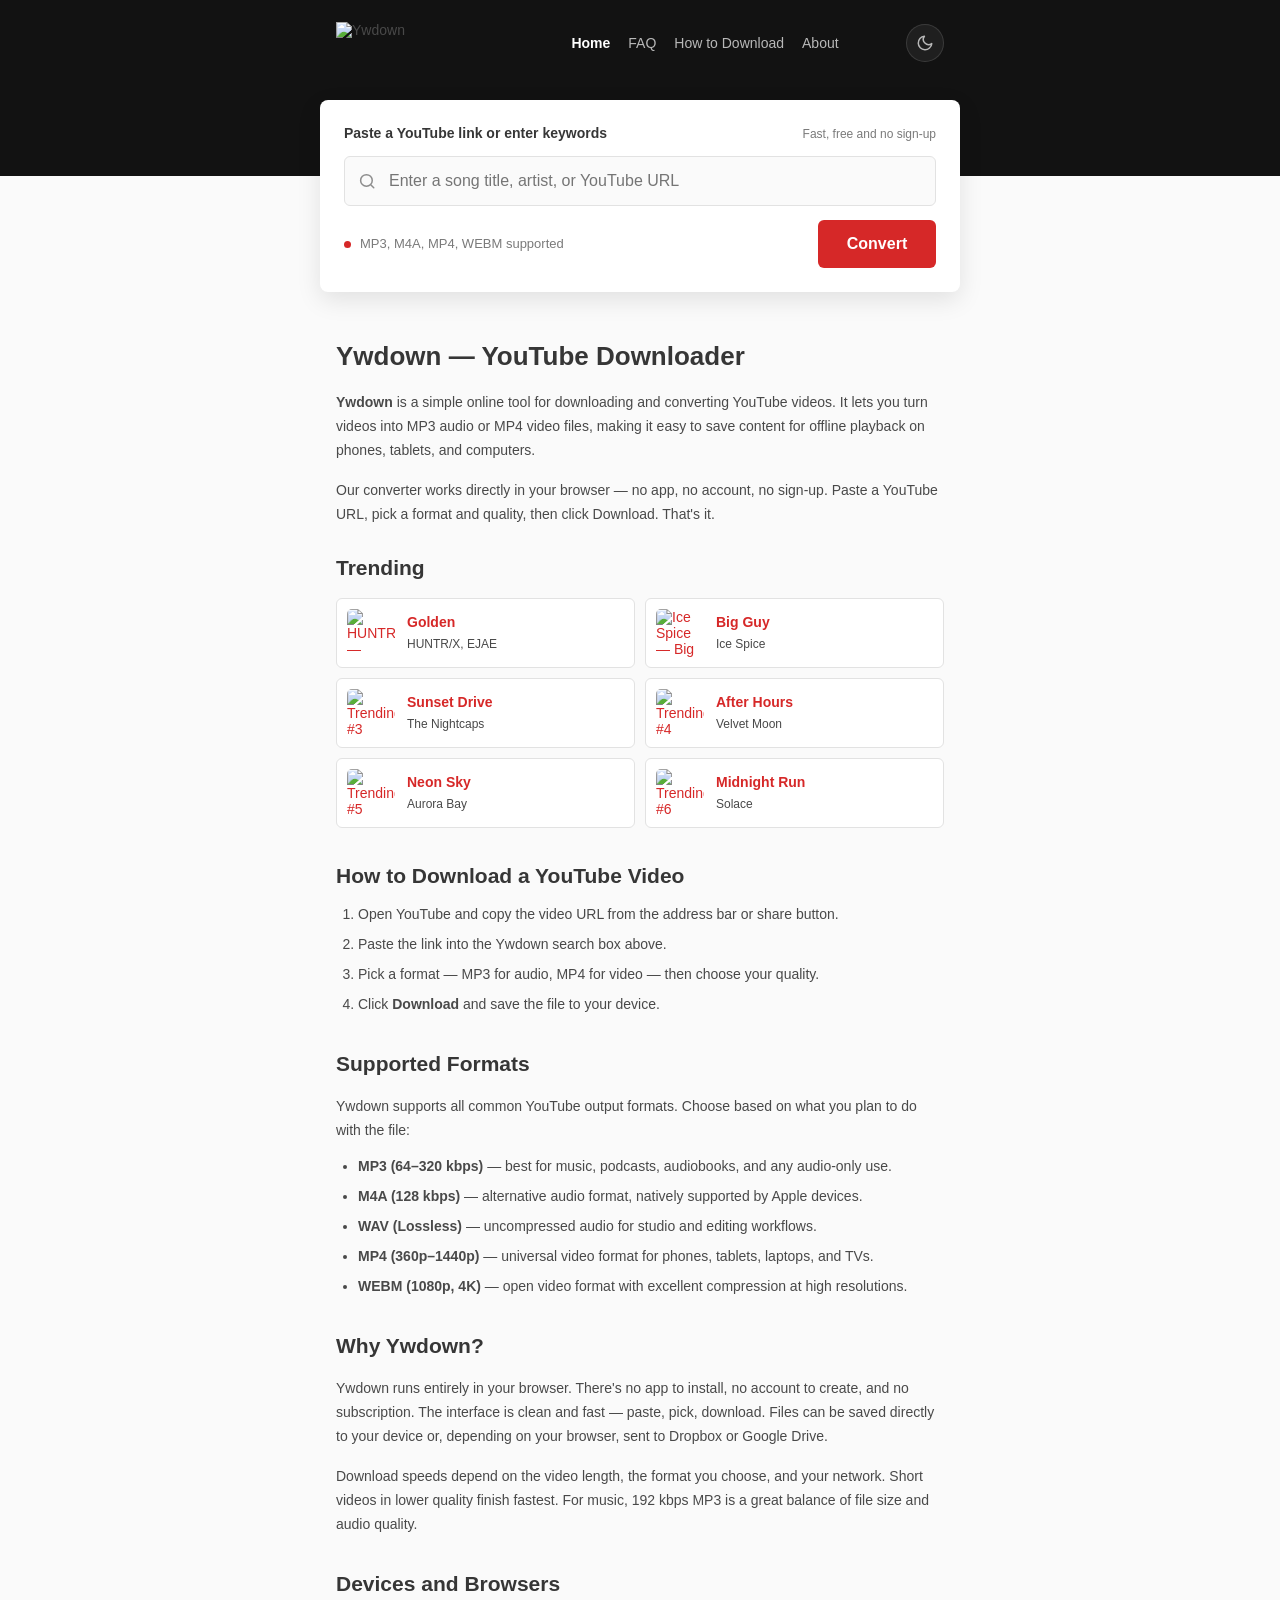
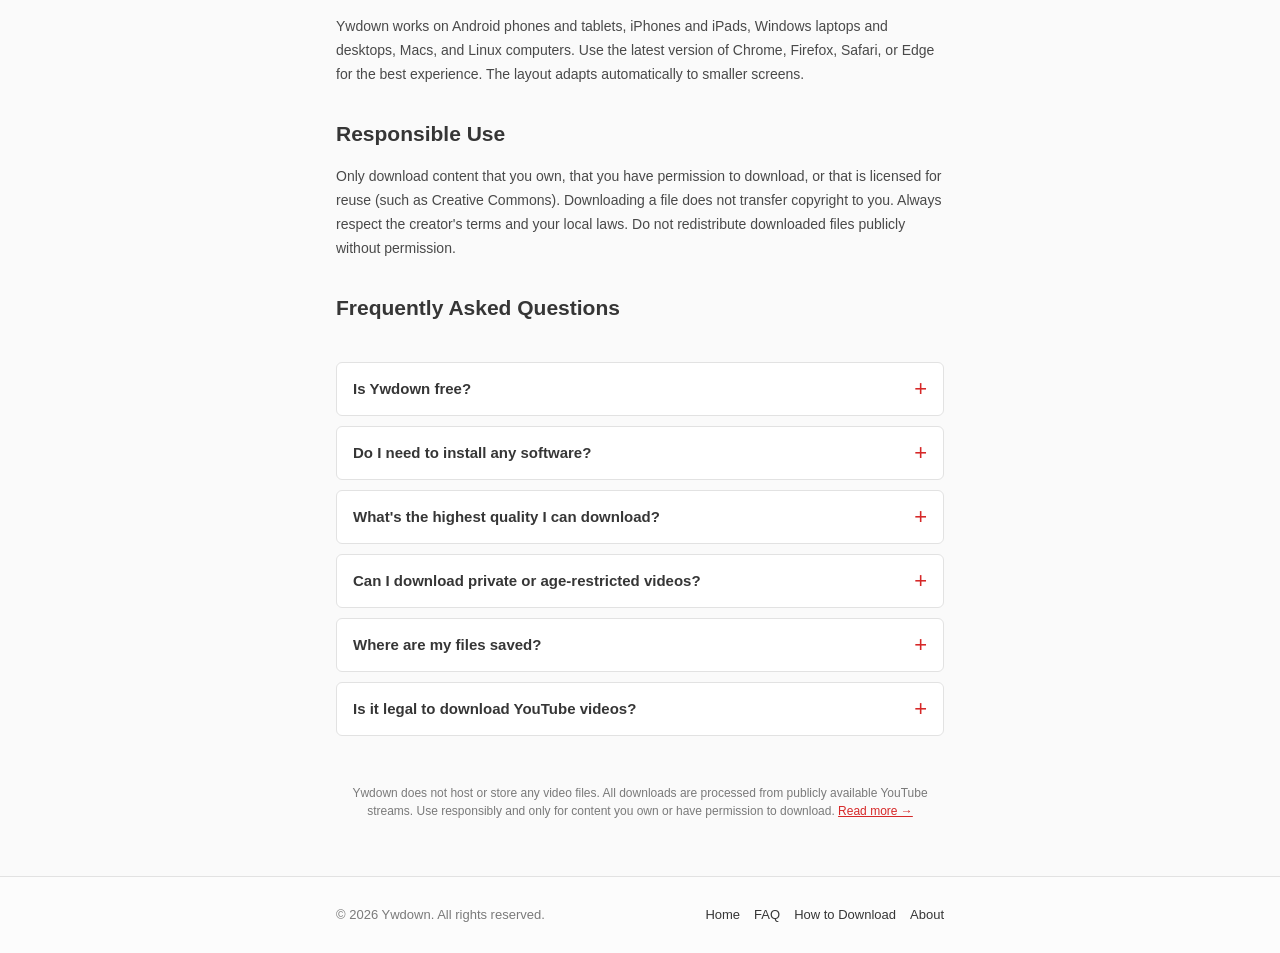
==== index.html @ e5fd1d63 "Initial Ywdown website upload" ====
<!DOCTYPE html>
<html lang="en">
<head>
  <meta charset="utf-8">
  <meta name="viewport" content="width=device-width, initial-scale=1, viewport-fit=cover">
  <title>Ywdown — YouTube to MP3 &amp; MP4 Converter | Fast &amp; Free YouTube Downloader</title>
  <meta name="description" content="Download and convert YouTube videos to MP3 or MP4 with Ywdown. Fast, free, and high-quality downloads for offline playback.">
  <meta name="keywords" content="ywdown,youtube downloader,youtube to mp3,youtube to mp4,youtube converter,mp3 converter,video downloader">
  <meta name="robots" content="index,follow">
  <meta name="theme-color" content="#121212">
  <meta name="color-scheme" content="light dark">
  <meta name="mobile-web-app-capable" content="yes">
  <meta name="apple-mobile-web-app-capable" content="yes">
  <meta name="apple-mobile-web-app-status-bar-style" content="black-translucent">
  <meta name="apple-mobile-web-app-title" content="Ywdown">
  <link rel="canonical" href="https://ywdown.pages.dev/">
  <link rel="manifest" href="/manifest.webmanifest">
  <link rel="icon" href="/assets/images/favicon.svg" type="image/svg+xml">
  <link rel="apple-touch-icon" href="/assets/images/favicon.svg">
  <link rel="preload" href="/assets/images/logo.svg" as="image" type="image/svg+xml">
  <link rel="stylesheet" href="/assets/css/style.css">

  <meta name="twitter:card" content="summary">
  <meta name="twitter:title" content="Ywdown — YouTube to MP3 & MP4 Converter">
  <meta name="twitter:description" content="Download and convert YouTube videos to MP3 or MP4 with Ywdown. Fast, free, high-quality.">
  <meta property="og:type" content="website">
  <meta property="og:url" content="https://ywdown.pages.dev/">
  <meta property="og:title" content="Ywdown — YouTube to MP3 & MP4 Converter">
  <meta property="og:description" content="Download and convert YouTube videos to MP3 or MP4 with Ywdown. Fast, free, high-quality.">
  <meta property="og:site_name" content="Ywdown">
</head>
<body class="route-home">
  <a class="skip-link" href="#text">Skip to content</a>

  <!-- ============ HEADER ============ -->
  <header id="header">
    <div class="header-inner">
      <a id="logo" href="/" aria-label="Ywdown home">
        <img src="/assets/images/logo.svg" width="168" height="42" alt="Ywdown" fetchpriority="high">
      </a>
      <nav class="primary-nav" aria-label="Primary navigation">
        <a href="/" class="active">Home</a>
        <a href="/pages/faq.html">FAQ</a>
        <a href="/pages/how-to.html">How to Download</a>
        <a href="/pages/about.html">About</a>
      </nav>
      <div class="nav-actions">
        <button class="theme-toggle" id="themeToggle" type="button" aria-label="Toggle dark mode" title="Toggle dark mode">
          <svg class="moon-icon" viewBox="0 0 24 24" fill="none" stroke="currentColor" stroke-width="2" stroke-linecap="round" stroke-linejoin="round"><path d="M21 12.79A9 9 0 1 1 11.21 3 7 7 0 0 0 21 12.79z"/></svg>
          <svg class="sun-icon" viewBox="0 0 24 24" fill="none" stroke="currentColor" stroke-width="2" stroke-linecap="round" stroke-linejoin="round"><circle cx="12" cy="12" r="5"/><path d="M12 1v2M12 21v2M4.22 4.22l1.42 1.42M18.36 18.36l1.42 1.42M1 12h2M21 12h2M4.22 19.78l1.42-1.42M18.36 5.64l1.42-1.42"/></svg>
        </button>
        <button class="menu-toggle" id="menuToggle" type="button" aria-label="Open menu">
          <svg viewBox="0 0 24 24" fill="none" stroke="currentColor" stroke-width="2" stroke-linecap="round" stroke-linejoin="round"><path d="M3 12h18M3 6h18M3 18h18"/></svg>
        </button>
      </div>
    </div>
  </header>

  <!-- ============ MOBILE DRAWER ============ -->
  <div class="drawer-backdrop" id="drawerBackdrop"></div>
  <aside class="mobile-drawer" id="mobileDrawer" role="dialog" aria-label="Mobile menu">
    <button class="drawer-close" id="drawerClose" type="button" aria-label="Close menu">
      <svg viewBox="0 0 24 24" width="16" height="16" fill="none" stroke="currentColor" stroke-width="2" stroke-linecap="round" stroke-linejoin="round"><path d="M18 6 6 18M6 6l12 12"/></svg>
    </button>
    <nav>
      <a href="/">Home</a>
      <a href="/pages/faq.html">FAQ</a>
      <a href="/pages/how-to.html">How to Download</a>
      <a href="/pages/about.html">About</a>
    </nav>
  </aside>

  <!-- ============ SEARCH FORM ============ -->
  <form id="searchForm" autocomplete="off" class="search-form" aria-label="YouTube downloader">
    <div class="form__title">
      <label for="url">Paste a YouTube link or enter keywords</label>
      <span class="form__hint">Fast, free and no sign-up</span>
    </div>
    <div class="form__input-row">
      <div class="input">
        <svg class="input__icon" viewBox="0 0 24 24" aria-hidden="true"><path d="m21 21-4.35-4.35m2.35-5.4a7.75 7.75 0 1 1-15.5 0 7.75 7.75 0 0 1 15.5 0Z" fill="none" stroke="currentColor" stroke-width="2" stroke-linecap="round"/></svg>
        <input id="url" type="text" name="q" placeholder="Enter a song title, artist, or YouTube URL" required aria-label="YouTube URL or keywords">
      </div>
    </div>
    <div class="form__actions">
      <p class="format-support">MP3, M4A, MP4, WEBM supported</p>
      <button type="submit" aria-label="Convert video">Convert</button>
    </div>
  </form>

  <!-- ============ RESULTS ============ -->
  <div id="results" aria-live="polite"></div>

  <!-- ============ CONTENT ============ -->
  <div id="text">
    <h1 class="center"><strong>Ywdown — YouTube Downloader</strong></h1>
    <p><strong>Ywdown</strong> is a simple online tool for downloading and converting YouTube videos. It lets you turn videos into MP3 audio or MP4 video files, making it easy to save content for offline playback on phones, tablets, and computers.</p>
    <p>Our converter works directly in your browser — no app, no account, no sign-up. Paste a YouTube URL, pick a format and quality, then click Download. That's it.</p>

    <h2 class="trending-title">Trending</h2>
    <div class="list">
      <div>
        <a href="#" data-video-id="yebNIHKAC4A">
          <img src="https://i.ytimg.com/vi_webp/yebNIHKAC4A/mqdefault.webp" alt="HUNTR/X — Golden" width="48" height="48" loading="lazy" decoding="async">
        </a>
        <div>
          <h2><a href="#" data-video-id="yebNIHKAC4A">Golden</a></h2>
          <div class="trend-artists">HUNTR/X, EJAE</div>
        </div>
      </div>
      <div>
        <a href="#" data-video-id="7yaU0qXlgbo">
          <img src="https://i.ytimg.com/vi_webp/7yaU0qXlgbo/mqdefault.webp" alt="Ice Spice — Big Guy" width="48" height="48" loading="lazy" decoding="async">
        </a>
        <div>
          <h2><a href="#" data-video-id="7yaU0qXlgbo">Big Guy</a></h2>
          <div class="trend-artists">Ice Spice</div>
        </div>
      </div>
      <div>
        <a href="#" data-video-id="aNad2Ml2Lfw">
          <img src="https://i.ytimg.com/vi_webp/aNad2Ml2Lfw/mqdefault.webp" alt="Trending #3" width="48" height="48" loading="lazy" decoding="async">
        </a>
        <div>
          <h2><a href="#" data-video-id="aNad2Ml2Lfw">Sunset Drive</a></h2>
          <div class="trend-artists">The Nightcaps</div>
        </div>
      </div>
      <div>
        <a href="#" data-video-id="MPuK06zUIhc">
          <img src="https://i.ytimg.com/vi_webp/MPuK06zUIhc/mqdefault.webp" alt="Trending #4" width="48" height="48" loading="lazy" decoding="async">
        </a>
        <div>
          <h2><a href="#" data-video-id="MPuK06zUIhc">After Hours</a></h2>
          <div class="trend-artists">Velvet Moon</div>
        </div>
      </div>
      <div>
        <a href="#" data-video-id="Kw3935PH01E">
          <img src="https://i.ytimg.com/vi_webp/Kw3935PH01E/mqdefault.webp" alt="Trending #5" width="48" height="48" loading="lazy" decoding="async">
        </a>
        <div>
          <h2><a href="#" data-video-id="Kw3935PH01E">Neon Sky</a></h2>
          <div class="trend-artists">Aurora Bay</div>
        </div>
      </div>
      <div>
        <a href="#" data-video-id="u2ah9tWTkmk">
          <img src="https://i.ytimg.com/vi_webp/u2ah9tWTkmk/mqdefault.webp" alt="Trending #6" width="48" height="48" loading="lazy" decoding="async">
        </a>
        <div>
          <h2><a href="#" data-video-id="u2ah9tWTkmk">Midnight Run</a></h2>
          <div class="trend-artists">Solace</div>
        </div>
      </div>
    </div>

    <h2>How to Download a YouTube Video</h2>
    <ol>
      <li>Open YouTube and copy the video URL from the address bar or share button.</li>
      <li>Paste the link into the Ywdown search box above.</li>
      <li>Pick a format — MP3 for audio, MP4 for video — then choose your quality.</li>
      <li>Click <strong>Download</strong> and save the file to your device.</li>
    </ol>

    <h2>Supported Formats</h2>
    <p>Ywdown supports all common YouTube output formats. Choose based on what you plan to do with the file:</p>
    <ul>
      <li><strong>MP3 (64–320 kbps)</strong> — best for music, podcasts, audiobooks, and any audio-only use.</li>
      <li><strong>M4A (128 kbps)</strong> — alternative audio format, natively supported by Apple devices.</li>
      <li><strong>WAV (Lossless)</strong> — uncompressed audio for studio and editing workflows.</li>
      <li><strong>MP4 (360p–1440p)</strong> — universal video format for phones, tablets, laptops, and TVs.</li>
      <li><strong>WEBM (1080p, 4K)</strong> — open video format with excellent compression at high resolutions.</li>
    </ul>

    <h2>Why Ywdown?</h2>
    <p>Ywdown runs entirely in your browser. There's no app to install, no account to create, and no subscription. The interface is clean and fast — paste, pick, download. Files can be saved directly to your device or, depending on your browser, sent to Dropbox or Google Drive.</p>
    <p>Download speeds depend on the video length, the format you choose, and your network. Short videos in lower quality finish fastest. For music, 192 kbps MP3 is a great balance of file size and audio quality.</p>

    <h2>Devices and Browsers</h2>
    <p>Ywdown works on Android phones and tablets, iPhones and iPads, Windows laptops and desktops, Macs, and Linux computers. Use the latest version of Chrome, Firefox, Safari, or Edge for the best experience. The layout adapts automatically to smaller screens.</p>

    <h2>Responsible Use</h2>
    <p>Only download content that you own, that you have permission to download, or that is licensed for reuse (such as Creative Commons). Downloading a file does not transfer copyright to you. Always respect the creator's terms and your local laws. Do not redistribute downloaded files publicly without permission.</p>

    <h2>Frequently Asked Questions</h2>
    <div class="faq-section">
      <details class="faq-item">
        <summary>Is Ywdown free?</summary>
        <p>Yes. Ywdown is completely free to use. No account, no subscription, no hidden fees.</p>
      </details>
      <details class="faq-item">
        <summary>Do I need to install any software?</summary>
        <p>No. Ywdown runs in your browser. Just paste a YouTube link, pick a format, and download.</p>
      </details>
      <details class="faq-item">
        <summary>What's the highest quality I can download?</summary>
        <p>Video: up to 4K (WEBM) when the source supports it. Audio: up to 320 kbps MP3 or Lossless WAV. The actual quality depends on the original video's source stream.</p>
      </details>
      <details class="faq-item">
        <summary>Can I download private or age-restricted videos?</summary>
        <p>No. Ywdown only supports public YouTube videos. Private, age-restricted, members-only, or region-locked content cannot be processed.</p>
      </details>
      <details class="faq-item">
        <summary>Where are my files saved?</summary>
        <p>Files are saved to your browser's default download folder. On mobile, check your Downloads app or Files manager.</p>
      </details>
      <details class="faq-item">
        <summary>Is it legal to download YouTube videos?</summary>
        <p>It depends on the video's license and your country's laws. Only download content you own, have permission to use, or that is licensed for reuse. Review YouTube's Terms of Service and the creator's license before downloading.</p>
      </details>
    </div>
  </div>

  <!-- ============ LEGAL NOTE ============ -->
  <p class="legal-note">
    Ywdown does not host or store any video files. All downloads are processed from publicly available YouTube streams.
    Use responsibly and only for content you own or have permission to download.
    <a href="/pages/about.html">Read more →</a>
  </p>

  <!-- ============ FOOTER ============ -->
  <footer class="site-footer">
    <div class="footer-inner">
      <span>&copy; <span id="year"></span> Ywdown. All rights reserved.</span>
      <nav class="footer-links" aria-label="Footer navigation">
        <a href="/">Home</a>
        <a href="/pages/faq.html">FAQ</a>
        <a href="/pages/how-to.html">How to Download</a>
        <a href="/pages/about.html">About</a>
      </nav>
    </div>
  </footer>

  <!-- ============ DOWNLOAD MODAL (embeds clickapi.net widget) ============ -->
  <div class="modal-backdrop" id="modalBackdrop"></div>
  <aside class="download-modal" id="downloadModal" role="dialog" aria-modal="true" aria-labelledby="modalTitle" aria-hidden="true">
    <div class="modal-header">
      <h3 class="modal-title" id="modalTitle">Loading…</h3>
      <button class="modal-close" id="modalClose" type="button" aria-label="Close download popup">
        <svg viewBox="0 0 24 24" width="18" height="18" fill="none" stroke="currentColor" stroke-width="2" stroke-linecap="round" stroke-linejoin="round"><path d="M18 6 6 18M6 6l12 12"/></svg>
      </button>
    </div>
    <div class="modal-body">
      <iframe id="downloadFrame" src="about:blank" title="Download options" referrerpolicy="no-referrer-when-downgrade" allow="fullscreen" sandbox="allow-same-origin allow-scripts allow-forms allow-popups allow-downloads"></iframe>
      <div class="modal-fallback" id="modalFallback" style="display:none;">
        <p>The download widget is taking too long to load.</p>
        <a href="#" id="modalFallbackLink" target="_blank" rel="noopener" class="btn-download btn-large">Open download page in new tab</a>
      </div>
    </div>
  </aside>

  <script>document.getElementById('year').textContent = new Date().getFullYear();</script>
  <script src="/assets/js/app.js" defer></script>
</body>
</html>
---- assets/css/style.css ----
/* ============================================================
   Ywdown — YouTube Downloader UI
   Style adapted from y2mate-style layout: dark header strip,
   light canvas, red accent, floating search card.
   ============================================================ */

:root {
  --ink: #121212;
  --ink-soft: #1c1c1c;
  --canvas: #fafafa;
  --surface: #ffffff;
  --text: #494949;
  --heading: #363636;
  --muted: #7a7a7a;
  --line: #e2e2e2;
  --line-strong: #cfcfcf;
  --accent: #d62828;
  --accent-hover: #bd1f1f;
  --accent-soft: rgba(214, 40, 40, 0.10);
  --shadow: 0 8px 24px rgba(0, 0, 0, 0.10);
  --shadow-sm: 0 4px 14px rgba(0, 0, 0, 0.06);
  --radius: 8px;
  --radius-sm: 6px;
  --content: 640px;
  --wide: 1000px;
}

[data-theme="dark"] {
  --ink: #0a0a0a;
  --ink-soft: #161616;
  --canvas: #0e0e0e;
  --surface: #1a1a1a;
  --text: #c8c8c8;
  --heading: #f1f1f1;
  --muted: #8a8a8a;
  --line: #262626;
  --line-strong: #3a3a3a;
  --accent: #ef4444;
  --accent-hover: #dc2626;
  --accent-soft: rgba(239, 68, 68, 0.14);
  --shadow: 0 8px 24px rgba(0, 0, 0, 0.5);
  --shadow-sm: 0 4px 14px rgba(0, 0, 0, 0.4);
}

* { box-sizing: border-box; }
html { scroll-behavior: smooth; -webkit-text-size-adjust: 100%; }
body {
  min-width: 280px;
  color: var(--text);
  background: linear-gradient(var(--ink) 0 176px, var(--canvas) 176px) no-repeat var(--canvas);
  font-family: Arial, Helvetica, sans-serif;
  font-size: 14px;
  margin: 0;
  transition: background-color 0.2s ease;
}
img { max-width: 100%; height: auto; display: block; }
button, input { font: inherit; }
a { color: inherit; }

.sr-only {
  position: absolute !important;
  width: 1px !important;
  height: 1px !important;
  padding: 0 !important;
  margin: -1px !important;
  overflow: hidden !important;
  clip: rect(0,0,0,0) !important;
  white-space: nowrap !important;
  border: 0 !important;
}

.skip-link {
  position: fixed; z-index: 999;
  top: 8px; left: 8px;
  color: #fff; background: var(--accent);
  border-radius: 4px;
  padding: 10px 14px;
  transform: translateY(-160%);
  transition: transform 0.18s ease;
}
.skip-link:focus { transform: translateY(0); }

/* ================== HEADER ================== */
#header { height: 76px; }
.header-inner {
  max-width: var(--content);
  margin: 0 auto;
  padding-top: 22px;
  padding-left: 16px;
  padding-right: 16px;
  display: flex; align-items: center; justify-content: space-between;
  gap: 24px;
}
#logo { display: flex; align-items: center; flex: 0 0 auto; text-decoration: none; }
#logo img { display: block; width: 168px; height: auto; max-height: 42px; object-fit: contain; }

.primary-nav { display: flex; align-items: center; gap: 18px; white-space: nowrap; }
.primary-nav a {
  color: #b8b8b8;
  text-decoration: none;
  font-size: 14px;
  transition: color 0.18s ease;
}
.primary-nav a:hover, .primary-nav a:focus-visible { color: #fff; }
.primary-nav a.active { color: #fff; font-weight: 700; }

.nav-actions { display: flex; align-items: center; gap: 10px; }

.theme-toggle {
  width: 38px; height: 38px;
  display: inline-flex; align-items: center; justify-content: center;
  border: 1px solid rgba(255,255,255,0.12);
  background: rgba(255,255,255,0.06);
  color: #b8b8b8;
  border-radius: 50%;
  cursor: pointer;
  transition: all 0.18s ease;
}
.theme-toggle:hover { color: #fff; background: rgba(255,255,255,0.12); }
.theme-toggle svg { width: 18px; height: 18px; }
.theme-toggle .sun-icon { display: none; }
[data-theme="dark"] .theme-toggle .sun-icon { display: block; }
[data-theme="dark"] .theme-toggle .moon-icon { display: none; }

.menu-toggle {
  display: none;
  width: 38px; height: 38px;
  align-items: center; justify-content: center;
  border: 1px solid rgba(255,255,255,0.12);
  background: rgba(255,255,255,0.06);
  color: #b8b8b8;
  border-radius: 6px;
  cursor: pointer;
}
.menu-toggle svg { width: 18px; height: 18px; }

/* ================== SEARCH FORM ================== */
.search-form {
  position: relative; z-index: 5;
  color: var(--heading);
  background: var(--surface);
  width: calc(100% - 32px);
  max-width: var(--content);
  border-radius: var(--radius);
  box-shadow: var(--shadow);
  margin: 24px auto 0;
  padding: 24px;
  display: flex; flex-direction: column;
  gap: 14px;
}
.form__title {
  display: flex; align-items: baseline; justify-content: space-between;
  gap: 12px; min-width: 0;
}
.form__title label { font-weight: 700; line-height: 18px; overflow: hidden; text-overflow: ellipsis; white-space: nowrap; }
.form__hint { color: var(--muted); font-size: 12px; white-space: nowrap; }

.form__input-row { display: block; }
.search-form .input { position: relative; width: 100%; }
.input__icon {
  position: absolute; z-index: 2;
  top: 50%; left: 14px;
  width: 18px; height: 18px;
  color: #8d8d8d;
  pointer-events: none;
  transform: translateY(-50%);
}
.search-form input[type="text"] {
  color: var(--text);
  background: var(--canvas);
  font-size: 16px;
  width: 100%; height: 50px;
  border: 1px solid var(--line);
  border-radius: var(--radius-sm);
  padding: 0 14px 0 44px;
  outline: none;
  appearance: none;
  transition: border-color 0.18s ease, box-shadow 0.18s ease, background-color 0.18s ease;
}
.search-form input[type="text"]:hover { border-color: var(--line-strong); }
.search-form input[type="text"]:focus {
  background: var(--surface);
  border-color: var(--line-strong);
  box-shadow: 0 0 0 3px var(--accent-soft);
}

.form__actions {
  display: flex; align-items: center; justify-content: space-between;
  gap: 16px;
}
.format-support {
  display: flex; align-items: center;
  color: var(--muted);
  font-size: 13px; line-height: 20px;
  margin: 0;
}
.format-support::before {
  content: '';
  flex: 0 0 auto;
  width: 7px; height: 7px;
  background: var(--accent);
  border-radius: 50%;
  margin-right: 9px;
}
.search-form button[type="submit"] {
  color: #fff;
  background: var(--accent);
  font-size: 16px;
  font-weight: 700;
  height: 48px; min-width: 118px;
  border: 0; border-radius: var(--radius-sm);
  padding: 0 24px;
  cursor: pointer;
  appearance: none;
  transition: background-color 0.18s ease, transform 0.18s ease, box-shadow 0.18s ease;
}
.search-form button[type="submit"]:hover {
  background: var(--accent-hover);
  box-shadow: 0 5px 14px rgba(214,40,40,0.22);
}
.search-form button[type="submit"]:active { transform: translateY(1px); }
.search-form button[type="submit"]:focus-visible,
.primary-nav a:focus-visible,
#logo:focus-visible,
.site-footer a:focus-visible {
  outline: 2px solid var(--accent);
  outline-offset: 3px;
}

/* ================== RESULTS ================== */
#results {
  max-width: var(--content);
  margin: 32px auto 0;
  padding: 0 16px;
}

.video-card {
  background: var(--surface);
  border: 1px solid var(--line);
  border-radius: var(--radius);
  box-shadow: var(--shadow-sm);
  overflow: hidden;
  animation: cardIn 0.35s cubic-bezier(0.16, 1, 0.3, 1);
}
@keyframes cardIn {
  from { opacity: 0; transform: translateY(12px); }
  to { opacity: 1; transform: translateY(0); }
}

.video-card__header {
  display: flex; gap: 14px;
  padding: 16px;
  border-bottom: 1px solid var(--line);
}
.video-card__thumb {
  flex: 0 0 auto;
  width: 120px; height: 67px;
  border-radius: var(--radius-sm);
  overflow: hidden;
  background: var(--canvas);
}
.video-card__thumb img { width: 100%; height: 100%; object-fit: cover; }
.video-card__info { flex: 1; min-width: 0; }
.video-card__title {
  color: var(--heading);
  font-size: 15px;
  font-weight: 700;
  line-height: 20px;
  margin: 0 0 6px;
  display: -webkit-box;
  -webkit-line-clamp: 2;
  -webkit-box-orient: vertical;
  overflow: hidden;
}
.video-card__meta {
  display: flex; flex-wrap: wrap; gap: 6px 10px;
  color: var(--muted);
  font-size: 12px;
  line-height: 18px;
}
.video-card__meta span { display: inline-flex; align-items: center; gap: 4px; }
.video-card__meta .dot { width: 3px; height: 3px; background: var(--muted); border-radius: 50%; }

.video-card__body { padding: 16px; }
.tabs {
  display: flex; gap: 4px;
  margin-bottom: 12px;
  border-bottom: 1px solid var(--line);
}
.tab {
  background: transparent;
  border: 0;
  color: var(--muted);
  font-size: 14px;
  font-weight: 700;
  padding: 10px 16px;
  cursor: pointer;
  position: relative;
  transition: color 0.18s ease;
}
.tab:hover { color: var(--heading); }
.tab.active { color: var(--accent); }
.tab.active::after {
  content: '';
  position: absolute;
  left: 0; right: 0; bottom: -1px;
  height: 2px;
  background: var(--accent);
  border-radius: 2px 2px 0 0;
}

.format-list { display: flex; flex-direction: column; gap: 8px; }
.format-row {
  display: flex; align-items: center; justify-content: space-between;
  gap: 12px;
  padding: 11px 14px;
  border: 1px solid var(--line);
  border-radius: var(--radius-sm);
  background: var(--canvas);
  transition: border-color 0.18s ease, box-shadow 0.18s ease;
}
.format-row:hover { border-color: var(--line-strong); box-shadow: var(--shadow-sm); }
.format-info { display: flex; align-items: center; gap: 10px; min-width: 0; }
.format-badge {
  display: inline-flex; align-items: center; justify-content: center;
  min-width: 44px; height: 24px;
  background: var(--accent-soft); color: var(--accent);
  border-radius: 4px;
  font-size: 11px; font-weight: 700;
  letter-spacing: 0.04em;
  padding: 0 8px;
}
.format-meta { color: var(--text); font-size: 13px; line-height: 18px; }
.format-meta strong { color: var(--heading); }
.format-meta .file-size { color: var(--muted); font-size: 12px; }

.btn-download {
  color: #fff;
  background: var(--accent);
  font-size: 13px;
  font-weight: 700;
  height: 34px;
  border: 0;
  border-radius: 4px;
  padding: 0 14px;
  cursor: pointer;
  display: inline-flex; align-items: center; gap: 6px;
  flex-shrink: 0;
  transition: background-color 0.18s ease, transform 0.18s ease;
}
.btn-download:hover { background: var(--accent-hover); }
.btn-download:active { transform: translateY(1px); }
.btn-download svg { width: 14px; height: 14px; }
.btn-download.is-loading { background: var(--muted); pointer-events: none; }
.btn-download.is-success { background: #16a34a; pointer-events: none; }
.btn-download.is-error { background: #dc2626; }

.results-status {
  display: flex; align-items: center; justify-content: center;
  min-height: 80px;
  color: var(--muted);
  font-size: 14px;
  gap: 10px;
}
.loader {
  width: 18px; height: 18px;
  border: 2px solid var(--line);
  border-top-color: var(--accent);
  border-radius: 50%;
  animation: spin 0.8s linear infinite;
}
@keyframes spin { to { transform: rotate(360deg); } }

.empty-state {
  color: var(--muted);
  background: var(--surface);
  border: 1px solid var(--line);
  border-radius: var(--radius-sm);
  padding: 24px;
  text-align: center;
  font-size: 14px;
  line-height: 22px;
}
.empty-state strong { color: var(--heading); display: block; margin-bottom: 4px; }

/* ================== CONTENT ================== */
#text {
  max-width: var(--content);
  margin: 48px auto;
  padding: 0 16px;
  color: var(--text);
}
#text h1 {
  color: var(--heading);
  font-size: 26px; line-height: 32px;
  text-align: left;
  margin: 0 0 18px;
}
#text h2 {
  color: var(--heading);
  font-size: 21px; line-height: 28px;
  margin: 34px 0 0;
}
#text h3 {
  color: var(--heading);
  font-size: 16px; line-height: 24px;
  margin: 24px 0 0;
}
#text p {
  font-size: 14px; line-height: 24px;
  text-align: left;
  margin: 16px 0 0;
}
#text a { color: var(--accent); text-underline-offset: 2px; }
#text ol, #text ul { line-height: 24px; margin: 12px 0 0; padding-left: 22px; }
#text li { margin-bottom: 6px; }
#text li:last-child { margin-bottom: 0; }
.center { text-align: left !important; }

.trending-title { margin-top: 28px !important; }
.list {
  display: grid;
  grid-template-columns: repeat(2, minmax(0, 1fr));
  gap: 10px;
  margin: 16px 0 30px;
}
.list > div {
  min-width: 0;
  background: var(--surface);
  border: 1px solid var(--line);
  border-radius: var(--radius-sm);
  padding: 10px;
  display: flex; align-items: center; gap: 12px;
  transition: border-color 0.18s ease, box-shadow 0.18s ease;
}
.list > div:hover { border-color: var(--line-strong); box-shadow: var(--shadow-sm); }
.list img { display: block; width: 48px; height: 48px; object-fit: cover; border-radius: 5px; }
.list > div > div { min-width: 0; font-size: 12px; line-height: 18px; }
.list h2 { font-size: 14px !important; line-height: 19px !important; margin: 0 0 3px !important; overflow: hidden; text-overflow: ellipsis; white-space: nowrap; }
.list a { text-decoration: none; }
.list a:hover { color: var(--accent); }
.trend-artists {
  display: -webkit-box;
  -webkit-box-orient: vertical;
  -webkit-line-clamp: 2;
  overflow: hidden;
}

/* FAQ section */
.faq-section { margin-top: 40px; }
.faq-section h2 { font-size: 21px; line-height: 28px; margin-bottom: 16px; }
.faq-item {
  background: var(--surface);
  border: 1px solid var(--line);
  border-radius: var(--radius-sm);
  margin-top: 10px;
  overflow: hidden;
}
.faq-item summary {
  color: var(--heading);
  font-size: 15px;
  font-weight: 700;
  line-height: 22px;
  padding: 15px 44px 15px 16px;
  cursor: pointer;
  position: relative;
  list-style: none;
}
.faq-item summary::-webkit-details-marker { display: none; }
.faq-item summary::after {
  content: '+';
  position: absolute;
  right: 16px; top: 50%;
  color: var(--accent);
  font-size: 22px;
  font-weight: 400;
  transform: translateY(-50%);
}
.faq-item[open] summary::after { content: '\2212'; }
.faq-item p {
  font-size: 14px;
  line-height: 24px;
  color: var(--text);
  margin: 0;
  padding: 0 16px 16px;
}

/* ================== FOOTER ================== */
.site-footer {
  border-top: 1px solid var(--line);
  margin-top: 56px;
  background: rgba(255, 255, 255, 0.35);
}
[data-theme="dark"] .site-footer { background: var(--ink-soft); }
.footer-inner {
  max-width: var(--content);
  margin: 0 auto;
  padding: 28px 16px;
  display: flex; flex-wrap: wrap; align-items: center; justify-content: space-between;
  gap: 14px;
  color: var(--muted);
  font-size: 13px;
  line-height: 20px;
}
.footer-links { display: flex; flex-wrap: wrap; gap: 14px; }
.footer-links a { color: var(--heading); text-decoration: none; }
.footer-links a:hover { color: var(--accent); text-decoration: underline; text-underline-offset: 3px; }

/* ================== RESPONSIVE ================== */
@media (max-width: 768px) {
  .primary-nav { display: none; }
  .menu-toggle { display: inline-flex; }
}

@media (max-width: 600px) {
  .form__hint { display: none; }
  .form__actions { align-items: stretch; }
  .format-support { align-self: center; max-width: 160px; }
  .search-form button[type="submit"] { min-width: 104px; padding: 0 18px; }
  .list { grid-template-columns: 1fr; }
  #text h1 { font-size: 24px; line-height: 30px; }
  #text h2 { font-size: 20px; }
  .video-card__header { flex-direction: column; }
  .video-card__thumb { width: 100%; height: auto; aspect-ratio: 16/9; }
  .format-row { flex-wrap: wrap; }
  .btn-download { width: 100%; justify-content: center; }
}

@media (prefers-reduced-motion: reduce) {
  html { scroll-behavior: auto; }
  *, *::before, *::after {
    animation-duration: 0.01ms !important;
    transition-duration: 0.01ms !important;
  }
}

/* Mobile drawer */
.drawer-backdrop {
  position: fixed; inset: 0;
  background: rgba(0,0,0,0.5);
  opacity: 0; visibility: hidden;
  transition: opacity 0.2s ease, visibility 0.2s ease;
  z-index: 200;
}
.drawer-backdrop.open { opacity: 1; visibility: visible; }
.mobile-drawer {
  position: fixed; top: 0; right: 0;
  width: 280px; max-width: 85vw; height: 100vh;
  background: var(--surface);
  border-left: 1px solid var(--line);
  padding: 20px;
  z-index: 201;
  transform: translateX(100%);
  transition: transform 0.25s ease;
  overflow-y: auto;
}
.mobile-drawer.open { transform: translateX(0); }
.mobile-drawer nav { display: flex; flex-direction: column; gap: 4px; }
.mobile-drawer a {
  padding: 12px 14px;
  color: var(--heading);
  text-decoration: none;
  font-weight: 700;
  border-radius: var(--radius-sm);
  transition: background 0.18s ease;
}
.mobile-drawer a:hover { background: var(--accent-soft); color: var(--accent); }
.mobile-drawer .drawer-close {
  margin-left: auto;
  display: block;
  margin-bottom: 16px;
  width: 36px; height: 36px;
  border: 1px solid var(--line);
  background: var(--canvas);
  color: var(--heading);
  border-radius: 50%;
  cursor: pointer;
}

/* Legal notice */
.legal-note {
  max-width: var(--content);
  margin: 24px auto 0;
  padding: 0 16px;
  color: var(--muted);
  font-size: 12px;
  line-height: 18px;
  text-align: center;
}
.legal-note a { color: var(--accent); }

/* ================== DOWNLOAD INFO BANNER ================== */
.download-info {
  display: flex; align-items: flex-start; gap: 12px;
  padding: 14px 16px;
  background: var(--canvas);
  border: 1px solid var(--line);
  border-radius: var(--radius-sm);
  margin-bottom: 16px;
}
.download-info svg {
  width: 20px; height: 20px;
  color: var(--accent);
  flex-shrink: 0;
  margin-top: 2px;
}
.download-info div { flex: 1; min-width: 0; }
.download-info strong {
  display: block;
  color: var(--heading);
  font-size: 13.5px;
  line-height: 18px;
  margin-bottom: 3px;
}
.download-info span {
  color: var(--muted);
  font-size: 12.5px;
  line-height: 17px;
  display: block;
}

.video-card__actions {
  display: flex;
  gap: 10px;
  flex-wrap: wrap;
}

.btn-large {
  font-size: 15px !important;
  height: 48px !important;
  padding: 0 28px !important;
  flex: 1;
  justify-content: center;
  min-width: 180px;
}

/* ================== DOWNLOAD MODAL ================== */
.modal-backdrop {
  position: fixed; inset: 0;
  background: rgba(12, 10, 9, 0.65);
  backdrop-filter: blur(4px);
  -webkit-backdrop-filter: blur(4px);
  opacity: 0; visibility: hidden;
  transition: opacity 0.25s ease, visibility 0.25s ease;
  z-index: 1000;
}
.modal-backdrop.open { opacity: 1; visibility: visible; }

.download-modal {
  position: fixed;
  top: 50%; left: 50%;
  transform: translate(-50%, -50%) scale(0.95);
  width: min(560px, 92vw);
  max-height: 90vh;
  background: var(--surface);
  border: 1px solid var(--line);
  border-radius: var(--radius);
  box-shadow: 0 20px 50px rgba(0,0,0,0.3);
  z-index: 1001;
  opacity: 0; visibility: hidden;
  transition: opacity 0.25s ease, transform 0.25s ease, visibility 0.25s ease;
  overflow: hidden;
  display: flex;
  flex-direction: column;
}
.download-modal.open {
  opacity: 1; visibility: visible;
  transform: translate(-50%, -50%) scale(1);
}

.modal-header {
  display: flex; align-items: center; justify-content: space-between;
  padding: 14px 18px;
  border-bottom: 1px solid var(--line);
  background: var(--canvas);
  flex-shrink: 0;
}
.modal-title {
  font-size: 14px;
  font-weight: 700;
  color: var(--heading);
  margin: 0;
  flex: 1; min-width: 0;
  overflow: hidden;
  text-overflow: ellipsis;
  white-space: nowrap;
  padding-right: 12px;
}
.modal-close {
  width: 32px; height: 32px;
  display: inline-flex; align-items: center; justify-content: center;
  border: 1px solid var(--line);
  background: var(--surface);
  color: var(--heading);
  border-radius: 50%;
  cursor: pointer;
  flex-shrink: 0;
  transition: all 0.18s ease;
}
.modal-close:hover {
  border-color: var(--accent);
  color: var(--accent);
}

.modal-body {
  flex: 1;
  overflow: hidden;
  position: relative;
  background: var(--canvas);
  min-height: 380px;
}
.modal-body iframe {
  width: 100%;
  height: 100%;
  min-height: 380px;
  max-height: 70vh;
  border: 0;
  display: block;
  transition: opacity 0.4s ease;
  background: #fff;
}

.modal-fallback {
  position: absolute; inset: 0;
  display: flex; flex-direction: column; align-items: center; justify-content: center;
  gap: 16px;
  padding: 24px;
  text-align: center;
  background: var(--surface);
}
.modal-fallback p {
  color: var(--muted);
  font-size: 14px;
  margin: 0;
}
.modal-fallback .btn-download {
  text-decoration: none;
  display: inline-flex;
  align-items: center;
  gap: 6px;
}

/* ================== RESPONSIVE: modal ================== */
@media (max-width: 600px) {
  .download-modal {
    top: 0; left: 0;
    transform: translate(0, 0) scale(0.95);
    width: 100vw;
    max-height: 100vh;
    height: 100vh;
    border-radius: 0;
    border: 0;
  }
  .download-modal.open {
    transform: translate(0, 0) scale(1);
  }
  .modal-body { min-height: 0; }
  .modal-body iframe { max-height: none; }
  .btn-large { width: 100%; }
}
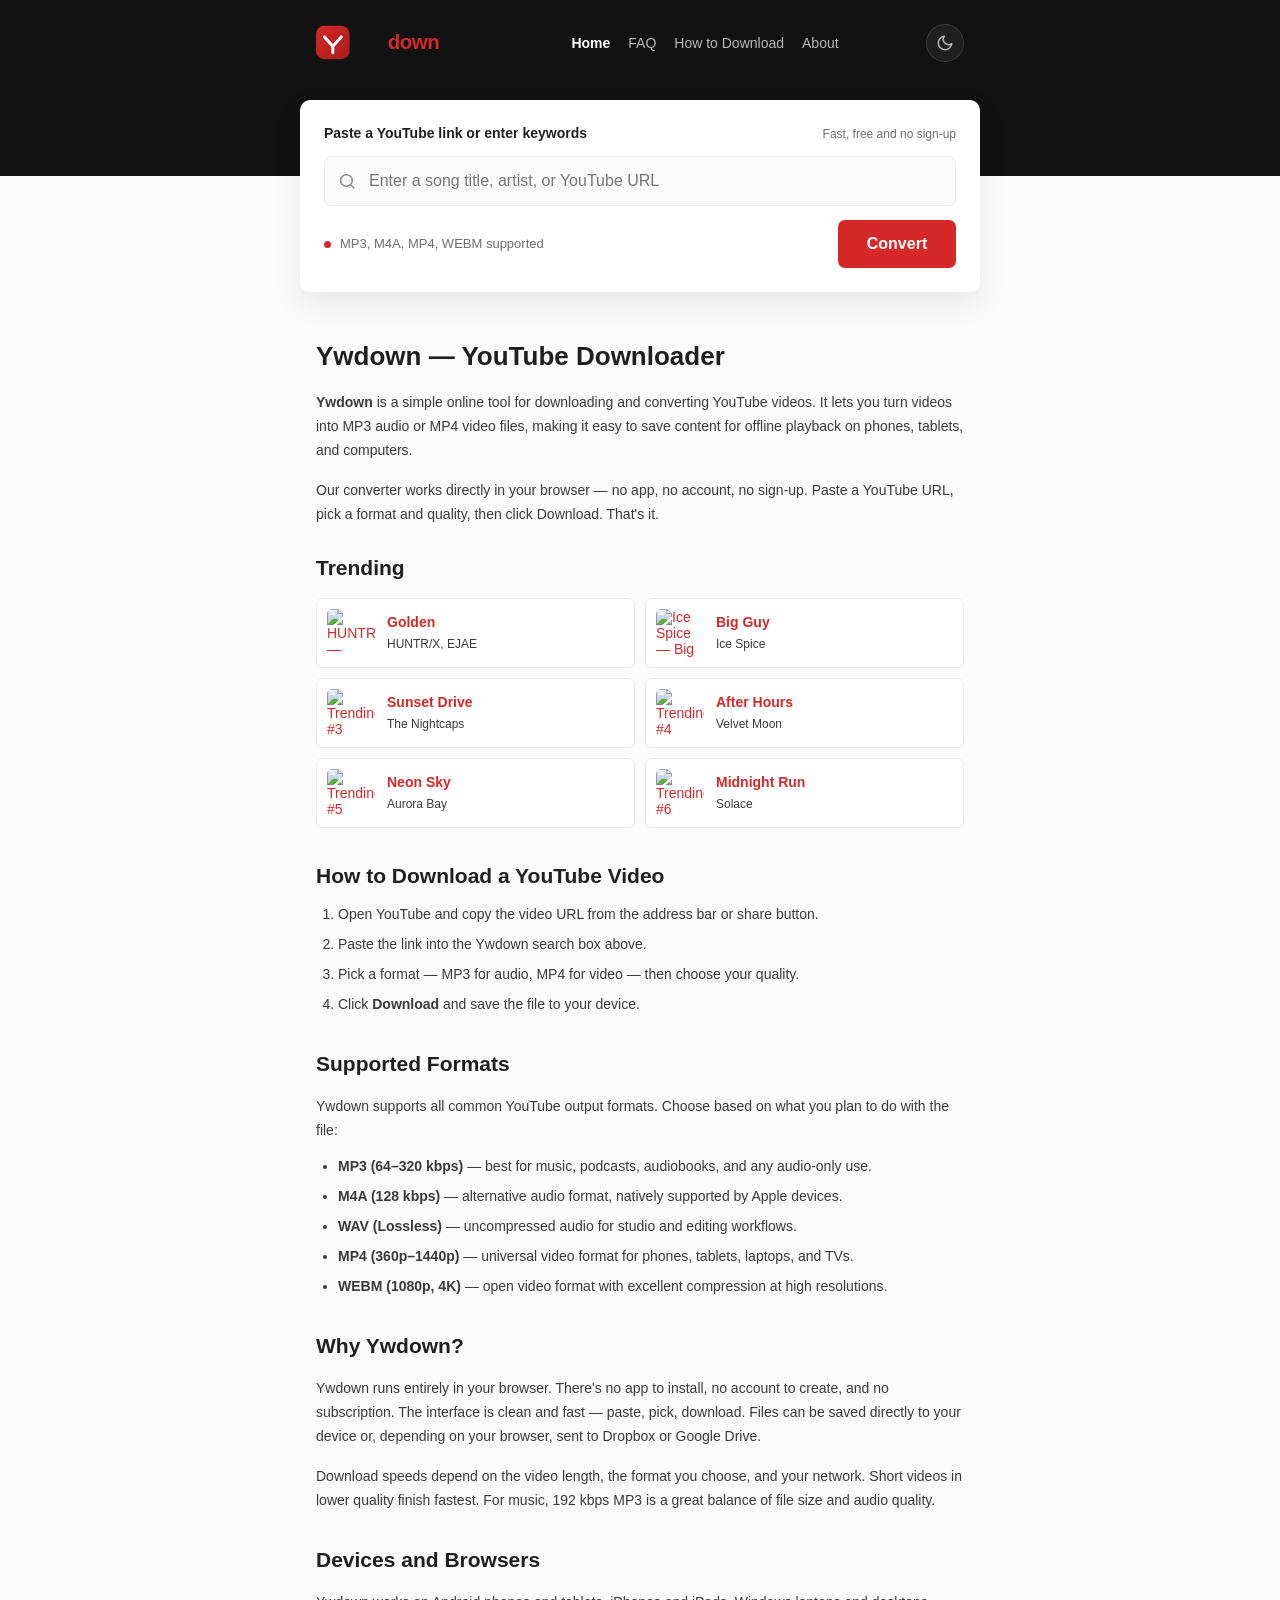
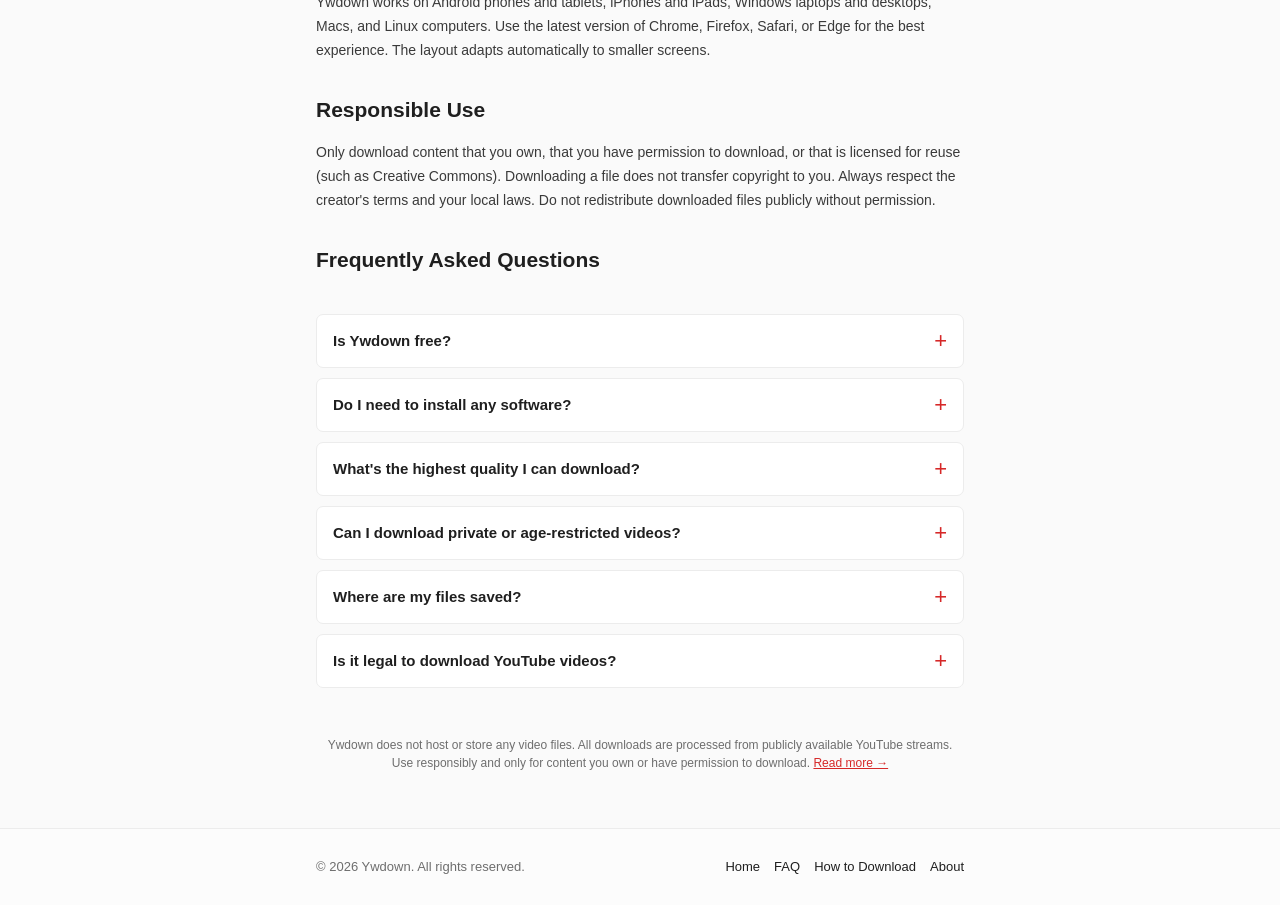
==== commit 89e33026: "Add files via upload" ====
--- a/index.html
+++ b/index.html
@@ -232,24 +232,6 @@
     </div>
   </footer>
 
-  <!-- ============ DOWNLOAD MODAL (embeds clickapi.net widget) ============ -->
-  <div class="modal-backdrop" id="modalBackdrop"></div>
-  <aside class="download-modal" id="downloadModal" role="dialog" aria-modal="true" aria-labelledby="modalTitle" aria-hidden="true">
-    <div class="modal-header">
-      <h3 class="modal-title" id="modalTitle">Loading…</h3>
-      <button class="modal-close" id="modalClose" type="button" aria-label="Close download popup">
-        <svg viewBox="0 0 24 24" width="18" height="18" fill="none" stroke="currentColor" stroke-width="2" stroke-linecap="round" stroke-linejoin="round"><path d="M18 6 6 18M6 6l12 12"/></svg>
-      </button>
-    </div>
-    <div class="modal-body">
-      <iframe id="downloadFrame" src="about:blank" title="Download options" referrerpolicy="no-referrer-when-downgrade" allow="fullscreen" sandbox="allow-same-origin allow-scripts allow-forms allow-popups allow-downloads"></iframe>
-      <div class="modal-fallback" id="modalFallback" style="display:none;">
-        <p>The download widget is taking too long to load.</p>
-        <a href="#" id="modalFallbackLink" target="_blank" rel="noopener" class="btn-download btn-large">Open download page in new tab</a>
-      </div>
-    </div>
-  </aside>
-
   <script>document.getElementById('year').textContent = new Date().getFullYear();</script>
   <script src="/assets/js/app.js" defer></script>
 </body>
--- a/assets/css/style.css
+++ b/assets/css/style.css
@@ -9,19 +9,20 @@
   --ink-soft: #1c1c1c;
   --canvas: #fafafa;
   --surface: #ffffff;
-  --text: #494949;
-  --heading: #363636;
-  --muted: #7a7a7a;
-  --line: #e2e2e2;
-  --line-strong: #cfcfcf;
+  --text: #3a3a3a;
+  --heading: #1f1f1f;
+  --muted: #6e6e6e;
+  --line: #ececec;
+  --line-strong: #d8d8d8;
   --accent: #d62828;
   --accent-hover: #bd1f1f;
-  --accent-soft: rgba(214, 40, 40, 0.10);
-  --shadow: 0 8px 24px rgba(0, 0, 0, 0.10);
-  --shadow-sm: 0 4px 14px rgba(0, 0, 0, 0.06);
-  --radius: 8px;
-  --radius-sm: 6px;
-  --content: 640px;
+  --accent-soft: rgba(214, 40, 40, 0.08);
+  --accent-glow: rgba(214, 40, 40, 0.18);
+  --shadow: 0 10px 30px rgba(0, 0, 0, 0.08);
+  --shadow-sm: 0 4px 14px rgba(0, 0, 0, 0.05);
+  --radius: 10px;
+  --radius-sm: 7px;
+  --content: 680px;
   --wide: 1000px;
 }
 
@@ -588,6 +589,122 @@
   text-align: center;
 }
 .legal-note a { color: var(--accent); }
+
+/* ================== INLINE VIDEO CARD ================== */
+.video-card--inline {
+  display: flex;
+  flex-direction: column;
+}
+
+.video-card__header {
+  padding: 18px;
+  border-bottom: 1px solid var(--line);
+}
+.video-card--inline .video-card__thumb {
+  width: 160px;
+  height: 90px;
+}
+.video-card--inline .video-card__title {
+  font-size: 16px;
+  line-height: 22px;
+}
+
+.video-card__divider {
+  display: flex;
+  align-items: center;
+  gap: 14px;
+  padding: 16px 18px 12px;
+  background: var(--canvas);
+  border-bottom: 1px solid var(--line);
+}
+.divider-label {
+  font-size: 13px;
+  font-weight: 700;
+  color: var(--heading);
+  letter-spacing: -0.01em;
+  white-space: nowrap;
+}
+.divider-line {
+  flex: 1;
+  height: 1px;
+  background: var(--line);
+}
+
+/* ================== EMBEDDED WIDGET ================== */
+.widget-embed {
+  position: relative;
+  background: var(--surface);
+  padding: 4px;
+}
+.widget-embed__loading {
+  position: absolute;
+  top: 50%; left: 50%;
+  transform: translate(-50%, -50%);
+  display: flex;
+  align-items: center;
+  gap: 10px;
+  color: var(--muted);
+  font-size: 14px;
+  z-index: 1;
+}
+.widget-embed__loading .loader {
+  width: 18px; height: 18px;
+  border: 2px solid var(--line);
+  border-top-color: var(--accent);
+  border-radius: 50%;
+  animation: spin 0.8s linear infinite;
+}
+.widget-embed iframe {
+  display: block;
+  width: 100%;
+  min-height: 420px;
+  height: 520px;
+  border: 0;
+  opacity: 0;
+  transition: opacity 0.4s ease;
+  background: #fff;
+}
+
+.widget-fallback {
+  display: flex;
+  flex-direction: column;
+  align-items: center;
+  gap: 16px;
+  padding: 40px 20px;
+  text-align: center;
+  background: var(--canvas);
+  border-top: 1px solid var(--line);
+}
+.widget-fallback p {
+  color: var(--muted);
+  font-size: 14px;
+  margin: 0;
+  max-width: 380px;
+}
+.widget-fallback .btn-download {
+  text-decoration: none;
+  display: inline-flex;
+  align-items: center;
+  gap: 6px;
+}
+
+/* ================== LARGE DOWNLOAD BUTTON (used in fallback) ================== */
+.btn-large {
+  font-size: 15px !important;
+  height: 48px !important;
+  padding: 0 28px !important;
+  justify-content: center;
+  min-width: 200px;
+  text-decoration: none;
+}
+
+/* ================== RESPONSIVE: embed ================== */
+@media (max-width: 600px) {
+  .video-card--inline .video-card__header { flex-direction: column; }
+  .video-card--inline .video-card__thumb { width: 100%; height: auto; aspect-ratio: 16/9; }
+  .widget-embed iframe { min-height: 480px; height: 70vh; }
+  .btn-large { width: 100%; }
+}
 
 /* ================== DOWNLOAD INFO BANNER ================== */
 .download-info {
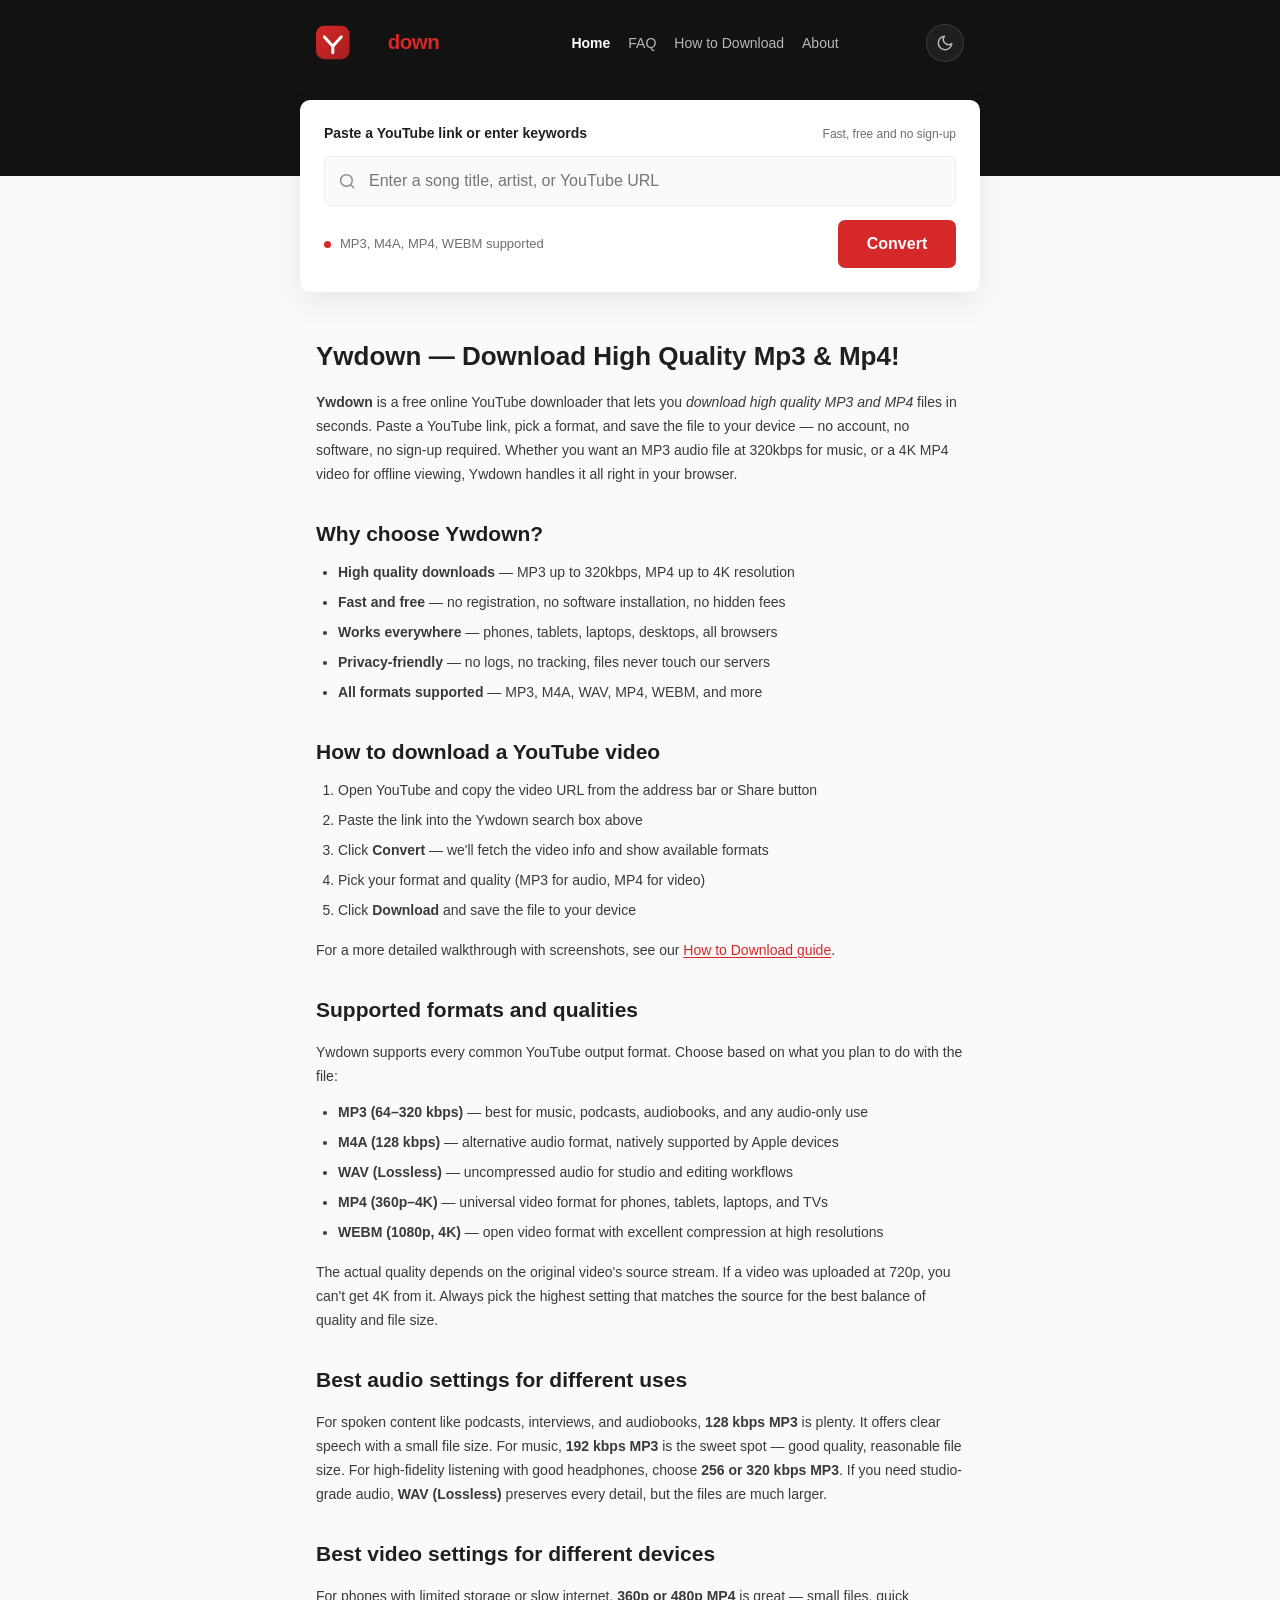
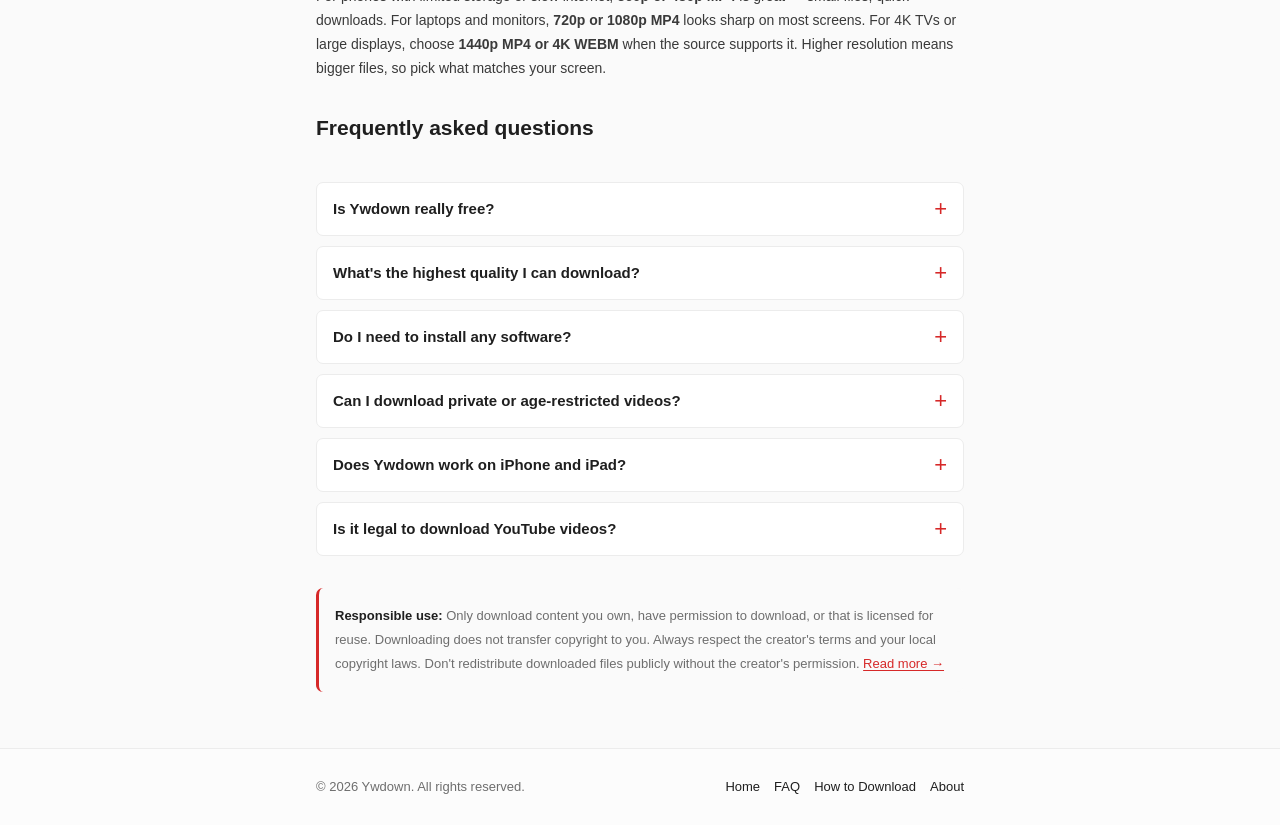
==== commit a8d2864c: "Add files via upload" ====
--- a/index.html
+++ b/index.html
@@ -3,10 +3,11 @@
 <head>
   <meta charset="utf-8">
   <meta name="viewport" content="width=device-width, initial-scale=1, viewport-fit=cover">
-  <title>Ywdown — YouTube to MP3 &amp; MP4 Converter | Fast &amp; Free YouTube Downloader</title>
-  <meta name="description" content="Download and convert YouTube videos to MP3 or MP4 with Ywdown. Fast, free, and high-quality downloads for offline playback.">
-  <meta name="keywords" content="ywdown,youtube downloader,youtube to mp3,youtube to mp4,youtube converter,mp3 converter,video downloader">
-  <meta name="robots" content="index,follow">
+  <title>Download High Quality Mp3 &amp; Mp4! — Ywdown</title>
+  <meta name="description" content="Download high quality MP3 and MP4 from YouTube in seconds. Fast, free, no signup. Convert YouTube videos to MP3 (up to 320kbps) or MP4 (up to 4K) with Ywdown — the fastest free YouTube downloader online.">
+  <meta name="keywords" content="download high quality mp3, download high quality mp4, youtube to mp3, youtube to mp4, youtube downloader, mp3 converter, mp4 converter, free youtube downloader, ywdown, youtube video downloader, 4k video downloader, 320kbps mp3 downloader">
+  <meta name="robots" content="index, follow, max-image-preview:large, max-snippet:-1, max-video-preview:-1">
+  <meta name="author" content="Ywdown">
   <meta name="theme-color" content="#121212">
   <meta name="color-scheme" content="light dark">
   <meta name="mobile-web-app-capable" content="yes">
@@ -20,14 +21,54 @@
   <link rel="preload" href="/assets/images/logo.svg" as="image" type="image/svg+xml">
   <link rel="stylesheet" href="/assets/css/style.css">
 
-  <meta name="twitter:card" content="summary">
-  <meta name="twitter:title" content="Ywdown — YouTube to MP3 & MP4 Converter">
-  <meta name="twitter:description" content="Download and convert YouTube videos to MP3 or MP4 with Ywdown. Fast, free, high-quality.">
+  <!-- Open Graph / Facebook -->
   <meta property="og:type" content="website">
   <meta property="og:url" content="https://ywdown.pages.dev/">
-  <meta property="og:title" content="Ywdown — YouTube to MP3 & MP4 Converter">
-  <meta property="og:description" content="Download and convert YouTube videos to MP3 or MP4 with Ywdown. Fast, free, high-quality.">
+  <meta property="og:title" content="Download High Quality Mp3 & Mp4! — Ywdown">
+  <meta property="og:description" content="Download high quality MP3 and MP4 from YouTube in seconds. Fast, free, no signup. Convert YouTube videos to MP3 (up to 320kbps) or MP4 (up to 4K).">
   <meta property="og:site_name" content="Ywdown">
+  <meta property="og:image" content="https://ywdown.pages.dev/assets/images/logo.svg">
+
+  <!-- Twitter -->
+  <meta name="twitter:card" content="summary_large_image">
+  <meta name="twitter:title" content="Download High Quality Mp3 & Mp4! — Ywdown">
+  <meta name="twitter:description" content="Download high quality MP3 and MP4 from YouTube in seconds. Fast, free, no signup.">
+  <meta name="twitter:image" content="https://ywdown.pages.dev/assets/images/logo.svg">
+
+  <!-- JSON-LD structured data for Google rich results -->
+  <script type="application/ld+json">
+  {
+    "@context": "https://schema.org",
+    "@type": "WebApplication",
+    "name": "Ywdown",
+    "url": "https://ywdown.pages.dev/",
+    "description": "Download high quality MP3 and MP4 from YouTube in seconds. Fast, free, no signup. Convert YouTube videos to MP3 (up to 320kbps) or MP4 (up to 4K).",
+    "applicationCategory": "MultimediaApplication",
+    "operatingSystem": "Web",
+    "browserRequirements": "Requires a modern web browser with JavaScript enabled",
+    "offers": {
+      "@type": "Offer",
+      "price": "0",
+      "priceCurrency": "USD"
+    },
+    "aggregateRating": {
+      "@type": "AggregateRating",
+      "ratingValue": "4.8",
+      "ratingCount": "1247",
+      "bestRating": "5"
+    },
+    "featureList": [
+      "YouTube to MP3 conversion (64kbps to 320kbps)",
+      "YouTube to MP4 conversion (360p to 4K)",
+      "No account required",
+      "No software installation",
+      "Works on mobile, tablet, and desktop"
+    ]
+  }
+  </script>
+
+  <!-- Google AdSense — replace ca-pub-XXXXXXXXXXXXXXXX with your AdSense publisher ID -->
+  <!-- <script async src="https://pagead2.googlesyndication.com/pagead/js/adsbygoogle.js?client=ca-pub-XXXXXXXXXXXXXXXX" crossorigin="anonymous"></script> -->
 </head>
 <body class="route-home">
   <a class="skip-link" href="#text">Skip to content</a>
@@ -36,7 +77,7 @@
   <header id="header">
     <div class="header-inner">
       <a id="logo" href="/" aria-label="Ywdown home">
-        <img src="/assets/images/logo.svg" width="168" height="42" alt="Ywdown" fetchpriority="high">
+        <img src="/assets/images/logo.svg" width="168" height="42" alt="Ywdown — Download high quality MP3 and MP4" fetchpriority="high">
       </a>
       <nav class="primary-nav" aria-label="Primary navigation">
         <a href="/" class="active">Home</a>
@@ -93,131 +134,77 @@
 
   <!-- ============ CONTENT ============ -->
   <div id="text">
-    <h1 class="center"><strong>Ywdown — YouTube Downloader</strong></h1>
-    <p><strong>Ywdown</strong> is a simple online tool for downloading and converting YouTube videos. It lets you turn videos into MP3 audio or MP4 video files, making it easy to save content for offline playback on phones, tablets, and computers.</p>
-    <p>Our converter works directly in your browser — no app, no account, no sign-up. Paste a YouTube URL, pick a format and quality, then click Download. That's it.</p>
-
-    <h2 class="trending-title">Trending</h2>
-    <div class="list">
-      <div>
-        <a href="#" data-video-id="yebNIHKAC4A">
-          <img src="https://i.ytimg.com/vi_webp/yebNIHKAC4A/mqdefault.webp" alt="HUNTR/X — Golden" width="48" height="48" loading="lazy" decoding="async">
-        </a>
-        <div>
-          <h2><a href="#" data-video-id="yebNIHKAC4A">Golden</a></h2>
-          <div class="trend-artists">HUNTR/X, EJAE</div>
-        </div>
-      </div>
-      <div>
-        <a href="#" data-video-id="7yaU0qXlgbo">
-          <img src="https://i.ytimg.com/vi_webp/7yaU0qXlgbo/mqdefault.webp" alt="Ice Spice — Big Guy" width="48" height="48" loading="lazy" decoding="async">
-        </a>
-        <div>
-          <h2><a href="#" data-video-id="7yaU0qXlgbo">Big Guy</a></h2>
-          <div class="trend-artists">Ice Spice</div>
-        </div>
-      </div>
-      <div>
-        <a href="#" data-video-id="aNad2Ml2Lfw">
-          <img src="https://i.ytimg.com/vi_webp/aNad2Ml2Lfw/mqdefault.webp" alt="Trending #3" width="48" height="48" loading="lazy" decoding="async">
-        </a>
-        <div>
-          <h2><a href="#" data-video-id="aNad2Ml2Lfw">Sunset Drive</a></h2>
-          <div class="trend-artists">The Nightcaps</div>
-        </div>
-      </div>
-      <div>
-        <a href="#" data-video-id="MPuK06zUIhc">
-          <img src="https://i.ytimg.com/vi_webp/MPuK06zUIhc/mqdefault.webp" alt="Trending #4" width="48" height="48" loading="lazy" decoding="async">
-        </a>
-        <div>
-          <h2><a href="#" data-video-id="MPuK06zUIhc">After Hours</a></h2>
-          <div class="trend-artists">Velvet Moon</div>
-        </div>
-      </div>
-      <div>
-        <a href="#" data-video-id="Kw3935PH01E">
-          <img src="https://i.ytimg.com/vi_webp/Kw3935PH01E/mqdefault.webp" alt="Trending #5" width="48" height="48" loading="lazy" decoding="async">
-        </a>
-        <div>
-          <h2><a href="#" data-video-id="Kw3935PH01E">Neon Sky</a></h2>
-          <div class="trend-artists">Aurora Bay</div>
-        </div>
-      </div>
-      <div>
-        <a href="#" data-video-id="u2ah9tWTkmk">
-          <img src="https://i.ytimg.com/vi_webp/u2ah9tWTkmk/mqdefault.webp" alt="Trending #6" width="48" height="48" loading="lazy" decoding="async">
-        </a>
-        <div>
-          <h2><a href="#" data-video-id="u2ah9tWTkmk">Midnight Run</a></h2>
-          <div class="trend-artists">Solace</div>
-        </div>
-      </div>
-    </div>
-
-    <h2>How to Download a YouTube Video</h2>
+    <h1 class="center"><strong>Ywdown — Download High Quality Mp3 &amp; Mp4!</strong></h1>
+    <p><strong>Ywdown</strong> is a free online YouTube downloader that lets you <em>download high quality MP3 and MP4</em> files in seconds. Paste a YouTube link, pick a format, and save the file to your device — no account, no software, no sign-up required. Whether you want an MP3 audio file at 320kbps for music, or a 4K MP4 video for offline viewing, Ywdown handles it all right in your browser.</p>
+
+    <h2>Why choose Ywdown?</h2>
+    <ul>
+      <li><strong>High quality downloads</strong> — MP3 up to 320kbps, MP4 up to 4K resolution</li>
+      <li><strong>Fast and free</strong> — no registration, no software installation, no hidden fees</li>
+      <li><strong>Works everywhere</strong> — phones, tablets, laptops, desktops, all browsers</li>
+      <li><strong>Privacy-friendly</strong> — no logs, no tracking, files never touch our servers</li>
+      <li><strong>All formats supported</strong> — MP3, M4A, WAV, MP4, WEBM, and more</li>
+    </ul>
+
+    <h2>How to download a YouTube video</h2>
     <ol>
-      <li>Open YouTube and copy the video URL from the address bar or share button.</li>
-      <li>Paste the link into the Ywdown search box above.</li>
-      <li>Pick a format — MP3 for audio, MP4 for video — then choose your quality.</li>
-      <li>Click <strong>Download</strong> and save the file to your device.</li>
+      <li>Open YouTube and copy the video URL from the address bar or Share button</li>
+      <li>Paste the link into the Ywdown search box above</li>
+      <li>Click <strong>Convert</strong> — we'll fetch the video info and show available formats</li>
+      <li>Pick your format and quality (MP3 for audio, MP4 for video)</li>
+      <li>Click <strong>Download</strong> and save the file to your device</li>
     </ol>
-
-    <h2>Supported Formats</h2>
-    <p>Ywdown supports all common YouTube output formats. Choose based on what you plan to do with the file:</p>
+    <p>For a more detailed walkthrough with screenshots, see our <a href="/pages/how-to.html">How to Download guide</a>.</p>
+
+    <h2>Supported formats and qualities</h2>
+    <p>Ywdown supports every common YouTube output format. Choose based on what you plan to do with the file:</p>
     <ul>
-      <li><strong>MP3 (64–320 kbps)</strong> — best for music, podcasts, audiobooks, and any audio-only use.</li>
-      <li><strong>M4A (128 kbps)</strong> — alternative audio format, natively supported by Apple devices.</li>
-      <li><strong>WAV (Lossless)</strong> — uncompressed audio for studio and editing workflows.</li>
-      <li><strong>MP4 (360p–1440p)</strong> — universal video format for phones, tablets, laptops, and TVs.</li>
-      <li><strong>WEBM (1080p, 4K)</strong> — open video format with excellent compression at high resolutions.</li>
+      <li><strong>MP3 (64–320 kbps)</strong> — best for music, podcasts, audiobooks, and any audio-only use</li>
+      <li><strong>M4A (128 kbps)</strong> — alternative audio format, natively supported by Apple devices</li>
+      <li><strong>WAV (Lossless)</strong> — uncompressed audio for studio and editing workflows</li>
+      <li><strong>MP4 (360p–4K)</strong> — universal video format for phones, tablets, laptops, and TVs</li>
+      <li><strong>WEBM (1080p, 4K)</strong> — open video format with excellent compression at high resolutions</li>
     </ul>
-
-    <h2>Why Ywdown?</h2>
-    <p>Ywdown runs entirely in your browser. There's no app to install, no account to create, and no subscription. The interface is clean and fast — paste, pick, download. Files can be saved directly to your device or, depending on your browser, sent to Dropbox or Google Drive.</p>
-    <p>Download speeds depend on the video length, the format you choose, and your network. Short videos in lower quality finish fastest. For music, 192 kbps MP3 is a great balance of file size and audio quality.</p>
-
-    <h2>Devices and Browsers</h2>
-    <p>Ywdown works on Android phones and tablets, iPhones and iPads, Windows laptops and desktops, Macs, and Linux computers. Use the latest version of Chrome, Firefox, Safari, or Edge for the best experience. The layout adapts automatically to smaller screens.</p>
-
-    <h2>Responsible Use</h2>
-    <p>Only download content that you own, that you have permission to download, or that is licensed for reuse (such as Creative Commons). Downloading a file does not transfer copyright to you. Always respect the creator's terms and your local laws. Do not redistribute downloaded files publicly without permission.</p>
-
-    <h2>Frequently Asked Questions</h2>
+    <p>The actual quality depends on the original video's source stream. If a video was uploaded at 720p, you can't get 4K from it. Always pick the highest setting that matches the source for the best balance of quality and file size.</p>
+
+    <h2>Best audio settings for different uses</h2>
+    <p>For spoken content like podcasts, interviews, and audiobooks, <strong>128 kbps MP3</strong> is plenty. It offers clear speech with a small file size. For music, <strong>192 kbps MP3</strong> is the sweet spot — good quality, reasonable file size. For high-fidelity listening with good headphones, choose <strong>256 or 320 kbps MP3</strong>. If you need studio-grade audio, <strong>WAV (Lossless)</strong> preserves every detail, but the files are much larger.</p>
+
+    <h2>Best video settings for different devices</h2>
+    <p>For phones with limited storage or slow internet, <strong>360p or 480p MP4</strong> is great — small files, quick downloads. For laptops and monitors, <strong>720p or 1080p MP4</strong> looks sharp on most screens. For 4K TVs or large displays, choose <strong>1440p MP4 or 4K WEBM</strong> when the source supports it. Higher resolution means bigger files, so pick what matches your screen.</p>
+
+    <h2>Frequently asked questions</h2>
     <div class="faq-section">
       <details class="faq-item">
-        <summary>Is Ywdown free?</summary>
-        <p>Yes. Ywdown is completely free to use. No account, no subscription, no hidden fees.</p>
+        <summary>Is Ywdown really free?</summary>
+        <p>Yes. Ywdown is 100% free to use. There are no subscriptions, no hidden fees, and no sign-ups required. You can convert and download as many public YouTube videos as you want.</p>
+      </details>
+      <details class="faq-item">
+        <summary>What's the highest quality I can download?</summary>
+        <p>Audio: up to 320 kbps MP3 or Lossless WAV. Video: up to 4K WEBM when the source supports it. The actual quality is always limited by the original video's upload quality.</p>
       </details>
       <details class="faq-item">
         <summary>Do I need to install any software?</summary>
-        <p>No. Ywdown runs in your browser. Just paste a YouTube link, pick a format, and download.</p>
-      </details>
-      <details class="faq-item">
-        <summary>What's the highest quality I can download?</summary>
-        <p>Video: up to 4K (WEBM) when the source supports it. Audio: up to 320 kbps MP3 or Lossless WAV. The actual quality depends on the original video's source stream.</p>
+        <p>No. Ywdown runs entirely in your browser. Just paste a YouTube link, pick a format, and download — no apps, no extensions, no plugins.</p>
       </details>
       <details class="faq-item">
         <summary>Can I download private or age-restricted videos?</summary>
-        <p>No. Ywdown only supports public YouTube videos. Private, age-restricted, members-only, or region-locked content cannot be processed.</p>
-      </details>
-      <details class="faq-item">
-        <summary>Where are my files saved?</summary>
-        <p>Files are saved to your browser's default download folder. On mobile, check your Downloads app or Files manager.</p>
+        <p>No. Ywdown only works with public YouTube videos. Private, age-restricted, members-only, or region-locked content cannot be downloaded.</p>
+      </details>
+      <details class="faq-item">
+        <summary>Does Ywdown work on iPhone and iPad?</summary>
+        <p>Yes. Ywdown works on iOS, iPadOS, Android, Windows, macOS, and Linux. The layout adapts to any screen size.</p>
       </details>
       <details class="faq-item">
         <summary>Is it legal to download YouTube videos?</summary>
-        <p>It depends on the video's license and your country's laws. Only download content you own, have permission to use, or that is licensed for reuse. Review YouTube's Terms of Service and the creator's license before downloading.</p>
-      </details>
-    </div>
+        <p>The legality depends on the video's license and your local laws. Only download content you own, have permission to use, or that is licensed for reuse (like Creative Commons). Always review YouTube's Terms of Service and the creator's license before downloading.</p>
+      </details>
+    </div>
+
+    <p style="margin-top: 32px; padding: 16px; background: var(--canvas); border-left: 3px solid var(--accent); border-radius: var(--radius-sm); font-size: 13px; color: var(--muted);">
+      <strong style="color: var(--heading);">Responsible use:</strong> Only download content you own, have permission to download, or that is licensed for reuse. Downloading does not transfer copyright to you. Always respect the creator's terms and your local copyright laws. Don't redistribute downloaded files publicly without the creator's permission. <a href="/pages/about.html">Read more →</a>
+    </p>
   </div>
-
-  <!-- ============ LEGAL NOTE ============ -->
-  <p class="legal-note">
-    Ywdown does not host or store any video files. All downloads are processed from publicly available YouTube streams.
-    Use responsibly and only for content you own or have permission to download.
-    <a href="/pages/about.html">Read more →</a>
-  </p>
 
   <!-- ============ FOOTER ============ -->
   <footer class="site-footer">
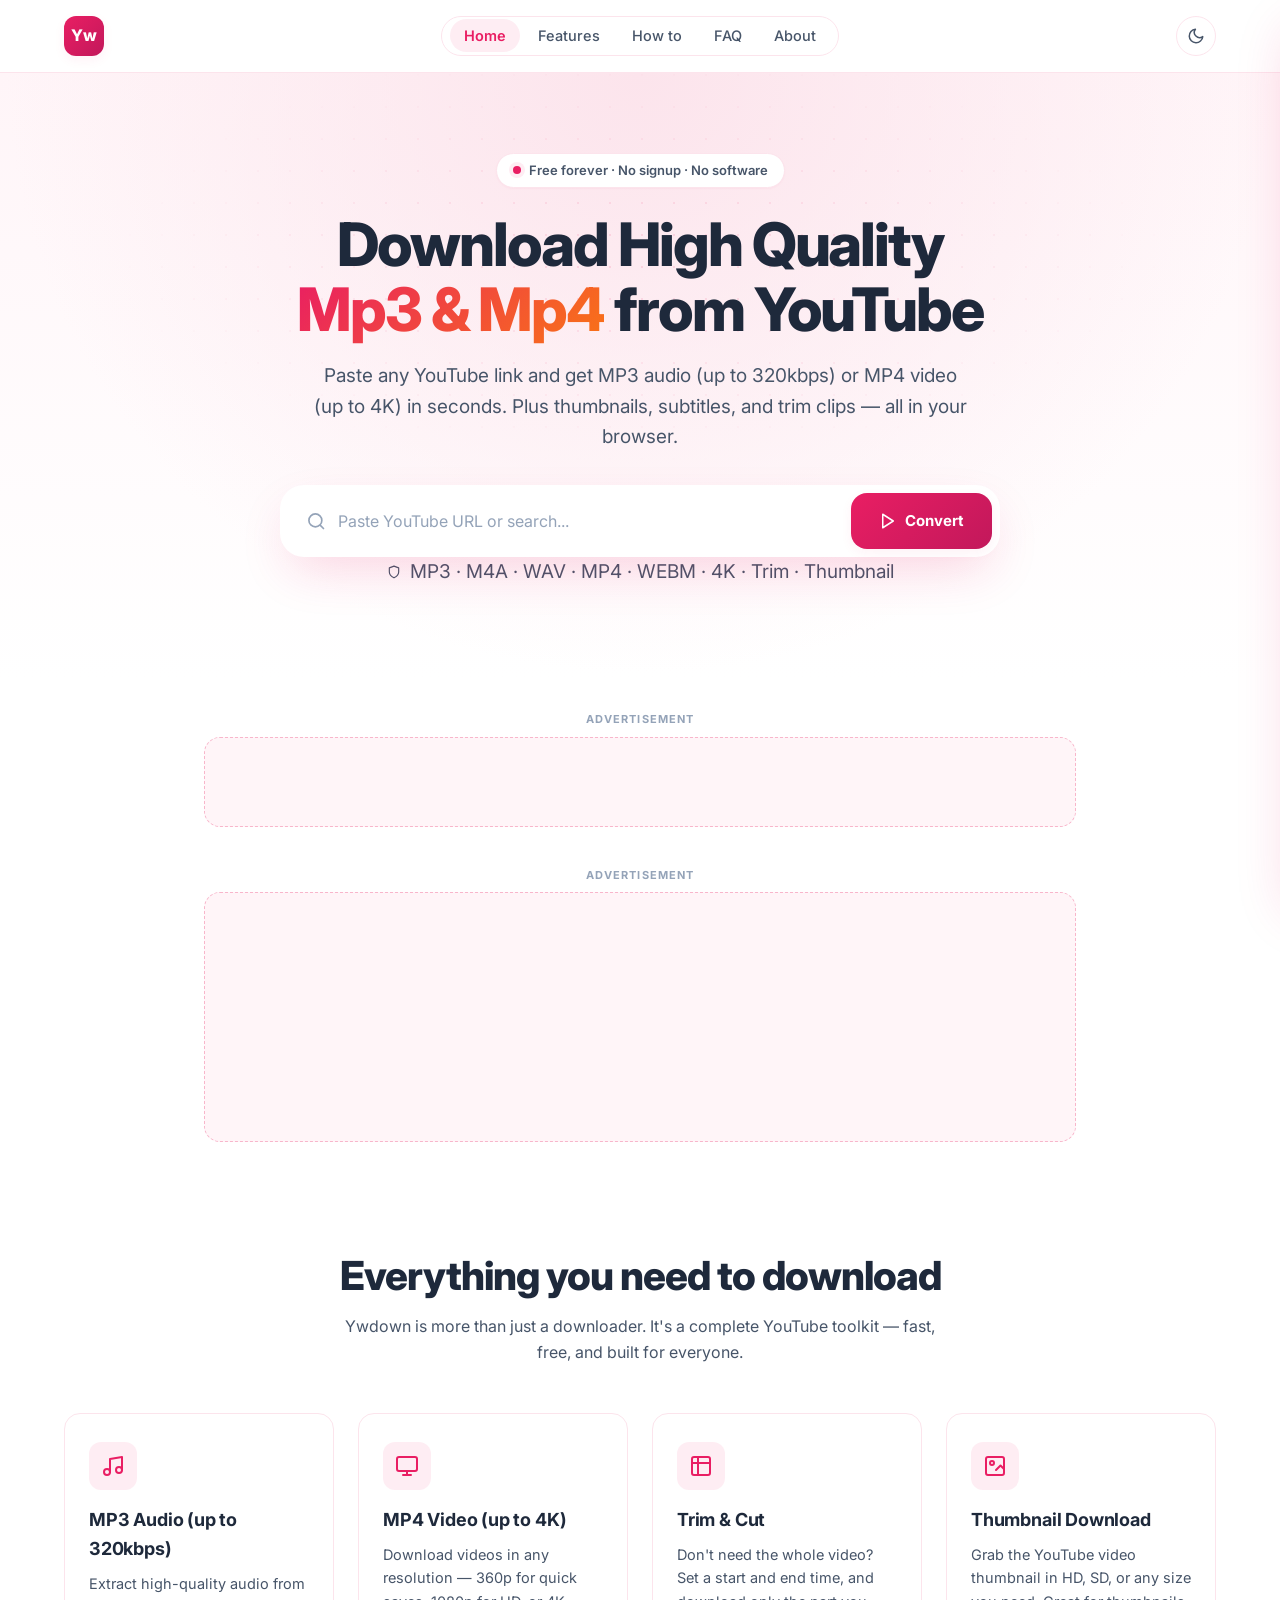
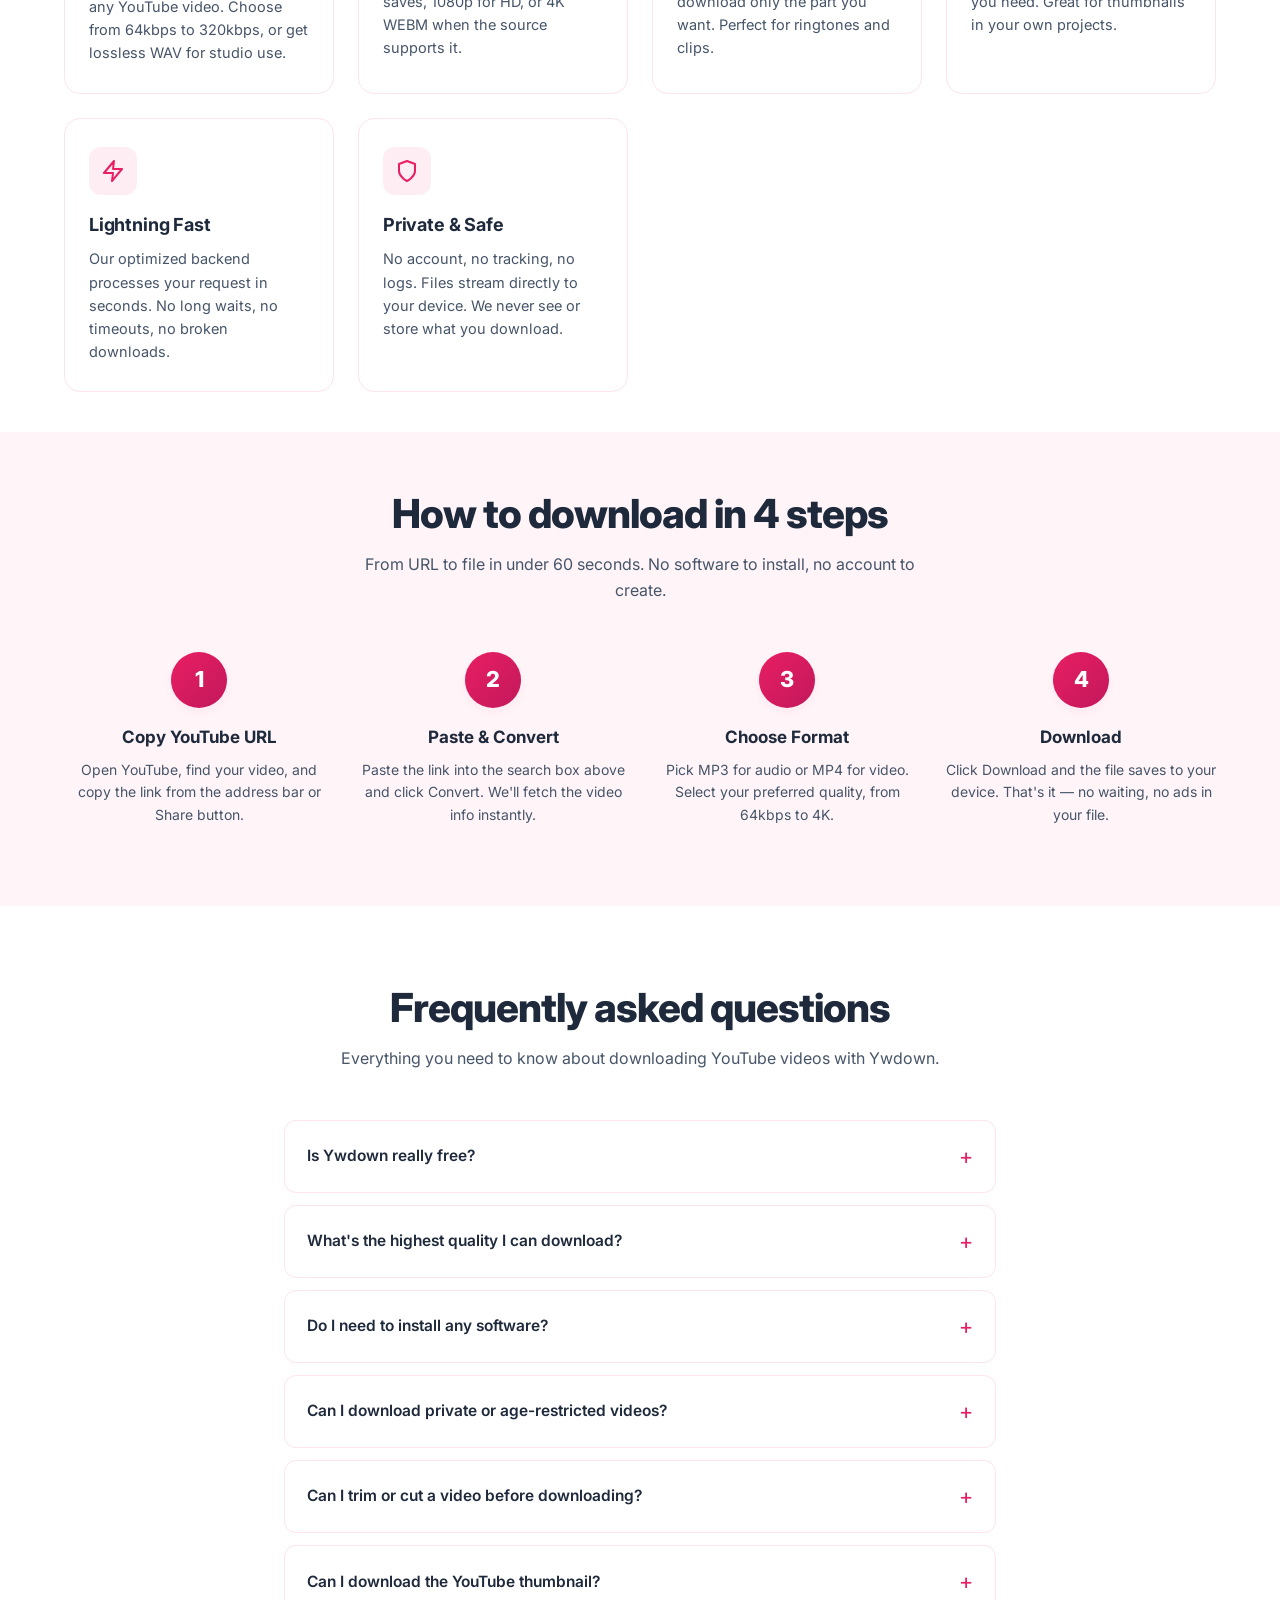
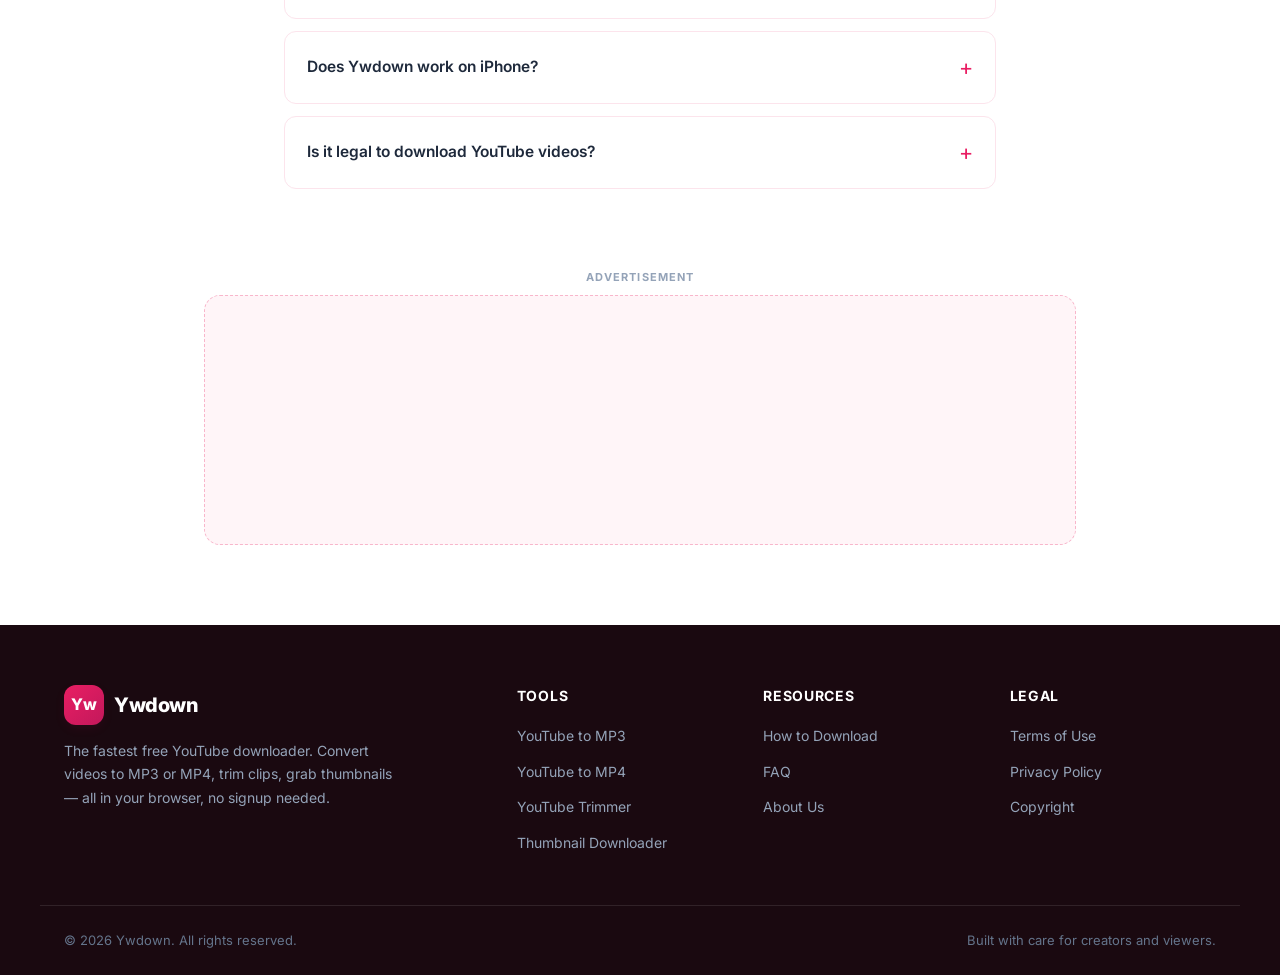
==== commit 0a21f92f: "Add files via upload" ====
--- a/index.html
+++ b/index.html
@@ -5,15 +5,12 @@
   <meta name="viewport" content="width=device-width, initial-scale=1, viewport-fit=cover">
   <title>Download High Quality Mp3 &amp; Mp4! — Ywdown</title>
   <meta name="description" content="Download high quality MP3 and MP4 from YouTube in seconds. Fast, free, no signup. Convert YouTube videos to MP3 (up to 320kbps) or MP4 (up to 4K) with Ywdown — the fastest free YouTube downloader online.">
-  <meta name="keywords" content="download high quality mp3, download high quality mp4, youtube to mp3, youtube to mp4, youtube downloader, mp3 converter, mp4 converter, free youtube downloader, ywdown, youtube video downloader, 4k video downloader, 320kbps mp3 downloader">
+  <meta name="keywords" content="download high quality mp3, download high quality mp4, youtube to mp3, youtube to mp4, youtube downloader, mp3 converter, mp4 converter, free youtube downloader, ywdown, youtube video downloader, 4k video downloader, 320kbps mp3 downloader, trim youtube video, download youtube thumbnail">
   <meta name="robots" content="index, follow, max-image-preview:large, max-snippet:-1, max-video-preview:-1">
   <meta name="author" content="Ywdown">
-  <meta name="theme-color" content="#121212">
+  <meta name="theme-color" content="#e91e63">
   <meta name="color-scheme" content="light dark">
-  <meta name="mobile-web-app-capable" content="yes">
-  <meta name="apple-mobile-web-app-capable" content="yes">
-  <meta name="apple-mobile-web-app-status-bar-style" content="black-translucent">
-  <meta name="apple-mobile-web-app-title" content="Ywdown">
+  <meta name="referrer" content="no-referrer-when-downgrade" />
   <link rel="canonical" href="https://ywdown.pages.dev/">
   <link rel="manifest" href="/manifest.webmanifest">
   <link rel="icon" href="/assets/images/favicon.svg" type="image/svg+xml">
@@ -21,205 +18,314 @@
   <link rel="preload" href="/assets/images/logo.svg" as="image" type="image/svg+xml">
   <link rel="stylesheet" href="/assets/css/style.css">
 
-  <!-- Open Graph / Facebook -->
   <meta property="og:type" content="website">
   <meta property="og:url" content="https://ywdown.pages.dev/">
   <meta property="og:title" content="Download High Quality Mp3 & Mp4! — Ywdown">
   <meta property="og:description" content="Download high quality MP3 and MP4 from YouTube in seconds. Fast, free, no signup. Convert YouTube videos to MP3 (up to 320kbps) or MP4 (up to 4K).">
   <meta property="og:site_name" content="Ywdown">
-  <meta property="og:image" content="https://ywdown.pages.dev/assets/images/logo.svg">
-
-  <!-- Twitter -->
   <meta name="twitter:card" content="summary_large_image">
   <meta name="twitter:title" content="Download High Quality Mp3 & Mp4! — Ywdown">
-  <meta name="twitter:description" content="Download high quality MP3 and MP4 from YouTube in seconds. Fast, free, no signup.">
-  <meta name="twitter:image" content="https://ywdown.pages.dev/assets/images/logo.svg">
-
-  <!-- JSON-LD structured data for Google rich results -->
+  <meta name="twitter:description" content="Download high quality MP3 and MP4 from YouTube in seconds.">
+
+  <link href="https://fonts.googleapis.com/css2?family=Inter:wght@400;500;600;700;800;900&display=swap" rel="stylesheet">
+
+  <!-- JSON-LD structured data -->
   <script type="application/ld+json">
   {
     "@context": "https://schema.org",
     "@type": "WebApplication",
     "name": "Ywdown",
     "url": "https://ywdown.pages.dev/",
-    "description": "Download high quality MP3 and MP4 from YouTube in seconds. Fast, free, no signup. Convert YouTube videos to MP3 (up to 320kbps) or MP4 (up to 4K).",
+    "description": "Download high quality MP3 and MP4 from YouTube in seconds. Fast, free, no signup.",
     "applicationCategory": "MultimediaApplication",
     "operatingSystem": "Web",
-    "browserRequirements": "Requires a modern web browser with JavaScript enabled",
-    "offers": {
-      "@type": "Offer",
-      "price": "0",
-      "priceCurrency": "USD"
-    },
-    "aggregateRating": {
-      "@type": "AggregateRating",
-      "ratingValue": "4.8",
-      "ratingCount": "1247",
-      "bestRating": "5"
-    },
-    "featureList": [
-      "YouTube to MP3 conversion (64kbps to 320kbps)",
-      "YouTube to MP4 conversion (360p to 4K)",
-      "No account required",
-      "No software installation",
-      "Works on mobile, tablet, and desktop"
-    ]
+    "offers": { "@type": "Offer", "price": "0", "priceCurrency": "USD" },
+    "aggregateRating": { "@type": "AggregateRating", "ratingValue": "4.8", "ratingCount": "1247", "bestRating": "5" }
   }
   </script>
-
-  <!-- Google AdSense — replace ca-pub-XXXXXXXXXXXXXXXX with your AdSense publisher ID -->
-  <!-- <script async src="https://pagead2.googlesyndication.com/pagead/js/adsbygoogle.js?client=ca-pub-XXXXXXXXXXXXXXXX" crossorigin="anonymous"></script> -->
 </head>
-<body class="route-home">
-  <a class="skip-link" href="#text">Skip to content</a>
+<body>
+  <a class="skip-link" href="#main-content">Skip to content</a>
 
   <!-- ============ HEADER ============ -->
-  <header id="header">
-    <div class="header-inner">
-      <a id="logo" href="/" aria-label="Ywdown home">
-        <img src="/assets/images/logo.svg" width="168" height="42" alt="Ywdown — Download high quality MP3 and MP4" fetchpriority="high">
-      </a>
-      <nav class="primary-nav" aria-label="Primary navigation">
-        <a href="/" class="active">Home</a>
-        <a href="/pages/faq.html">FAQ</a>
-        <a href="/pages/how-to.html">How to Download</a>
-        <a href="/pages/about.html">About</a>
+  <header class="site-header" id="siteHeader">
+    <div class="container">
+      <nav class="nav" aria-label="Primary">
+        <a class="brand" href="/" aria-label="Ywdown home">
+          <span class="brand-mark">Yw</span>
+        </a>
+        <ul class="nav-links" id="navLinks">
+          <li><a href="/" class="active">Home</a></li>
+          <li><a href="#features">Features</a></li>
+          <li><a href="#how-to">How to</a></li>
+          <li><a href="#faq">FAQ</a></li>
+          <li><a href="/pages/about.html">About</a></li>
+        </ul>
+        <div class="nav-actions">
+          <button class="icon-btn theme-toggle" id="themeToggle" type="button" aria-label="Toggle dark mode">
+            <svg class="moon-icon" viewBox="0 0 24 24" fill="none" stroke="currentColor" stroke-width="2" stroke-linecap="round" stroke-linejoin="round"><path d="M21 12.79A9 9 0 1 1 11.21 3 7 7 0 0 0 21 12.79z"/></svg>
+            <svg class="sun-icon" viewBox="0 0 24 24" fill="none" stroke="currentColor" stroke-width="2" stroke-linecap="round" stroke-linejoin="round"><circle cx="12" cy="12" r="5"/><path d="M12 1v2M12 21v2M4.22 4.22l1.42 1.42M18.36 18.36l1.42 1.42M1 12h2M21 12h2M4.22 19.78l1.42-1.42M18.36 5.64l1.42-1.42"/></svg>
+          </button>
+          <button class="icon-btn menu-toggle" id="menuToggle" type="button" aria-label="Open menu">
+            <svg viewBox="0 0 24 24" fill="none" stroke="currentColor" stroke-width="2" stroke-linecap="round" stroke-linejoin="round"><path d="M3 12h18M3 6h18M3 18h18"/></svg>
+          </button>
+        </div>
       </nav>
-      <div class="nav-actions">
-        <button class="theme-toggle" id="themeToggle" type="button" aria-label="Toggle dark mode" title="Toggle dark mode">
-          <svg class="moon-icon" viewBox="0 0 24 24" fill="none" stroke="currentColor" stroke-width="2" stroke-linecap="round" stroke-linejoin="round"><path d="M21 12.79A9 9 0 1 1 11.21 3 7 7 0 0 0 21 12.79z"/></svg>
-          <svg class="sun-icon" viewBox="0 0 24 24" fill="none" stroke="currentColor" stroke-width="2" stroke-linecap="round" stroke-linejoin="round"><circle cx="12" cy="12" r="5"/><path d="M12 1v2M12 21v2M4.22 4.22l1.42 1.42M18.36 18.36l1.42 1.42M1 12h2M21 12h2M4.22 19.78l1.42-1.42M18.36 5.64l1.42-1.42"/></svg>
-        </button>
-        <button class="menu-toggle" id="menuToggle" type="button" aria-label="Open menu">
-          <svg viewBox="0 0 24 24" fill="none" stroke="currentColor" stroke-width="2" stroke-linecap="round" stroke-linejoin="round"><path d="M3 12h18M3 6h18M3 18h18"/></svg>
-        </button>
-      </div>
     </div>
   </header>
 
   <!-- ============ MOBILE DRAWER ============ -->
   <div class="drawer-backdrop" id="drawerBackdrop"></div>
   <aside class="mobile-drawer" id="mobileDrawer" role="dialog" aria-label="Mobile menu">
-    <button class="drawer-close" id="drawerClose" type="button" aria-label="Close menu">
-      <svg viewBox="0 0 24 24" width="16" height="16" fill="none" stroke="currentColor" stroke-width="2" stroke-linecap="round" stroke-linejoin="round"><path d="M18 6 6 18M6 6l12 12"/></svg>
-    </button>
-    <nav>
-      <a href="/">Home</a>
-      <a href="/pages/faq.html">FAQ</a>
-      <a href="/pages/how-to.html">How to Download</a>
-      <a href="/pages/about.html">About</a>
-    </nav>
+    <div class="drawer-header">
+      <span class="drawer-title">Menu</span>
+      <button class="icon-btn" id="drawerClose" type="button" aria-label="Close menu">
+        <svg viewBox="0 0 24 24" fill="none" stroke="currentColor" stroke-width="2" stroke-linecap="round" stroke-linejoin="round"><path d="M18 6 6 18M6 6l12 12"/></svg>
+      </button>
+    </div>
+    <ul class="drawer-nav">
+      <li><a href="/">Home</a></li>
+      <li><a href="#features">Features</a></li>
+      <li><a href="#how-to">How to</a></li>
+      <li><a href="#faq">FAQ</a></li>
+      <li><a href="/pages/about.html">About</a></li>
+    </ul>
   </aside>
 
-  <!-- ============ SEARCH FORM ============ -->
-  <form id="searchForm" autocomplete="off" class="search-form" aria-label="YouTube downloader">
-    <div class="form__title">
-      <label for="url">Paste a YouTube link or enter keywords</label>
-      <span class="form__hint">Fast, free and no sign-up</span>
-    </div>
-    <div class="form__input-row">
-      <div class="input">
-        <svg class="input__icon" viewBox="0 0 24 24" aria-hidden="true"><path d="m21 21-4.35-4.35m2.35-5.4a7.75 7.75 0 1 1-15.5 0 7.75 7.75 0 0 1 15.5 0Z" fill="none" stroke="currentColor" stroke-width="2" stroke-linecap="round"/></svg>
-        <input id="url" type="text" name="q" placeholder="Enter a song title, artist, or YouTube URL" required aria-label="YouTube URL or keywords">
-      </div>
-    </div>
-    <div class="form__actions">
-      <p class="format-support">MP3, M4A, MP4, WEBM supported</p>
-      <button type="submit" aria-label="Convert video">Convert</button>
-    </div>
-  </form>
-
-  <!-- ============ RESULTS ============ -->
-  <div id="results" aria-live="polite"></div>
-
-  <!-- ============ CONTENT ============ -->
-  <div id="text">
-    <h1 class="center"><strong>Ywdown — Download High Quality Mp3 &amp; Mp4!</strong></h1>
-    <p><strong>Ywdown</strong> is a free online YouTube downloader that lets you <em>download high quality MP3 and MP4</em> files in seconds. Paste a YouTube link, pick a format, and save the file to your device — no account, no software, no sign-up required. Whether you want an MP3 audio file at 320kbps for music, or a 4K MP4 video for offline viewing, Ywdown handles it all right in your browser.</p>
-
-    <h2>Why choose Ywdown?</h2>
-    <ul>
-      <li><strong>High quality downloads</strong> — MP3 up to 320kbps, MP4 up to 4K resolution</li>
-      <li><strong>Fast and free</strong> — no registration, no software installation, no hidden fees</li>
-      <li><strong>Works everywhere</strong> — phones, tablets, laptops, desktops, all browsers</li>
-      <li><strong>Privacy-friendly</strong> — no logs, no tracking, files never touch our servers</li>
-      <li><strong>All formats supported</strong> — MP3, M4A, WAV, MP4, WEBM, and more</li>
-    </ul>
-
-    <h2>How to download a YouTube video</h2>
-    <ol>
-      <li>Open YouTube and copy the video URL from the address bar or Share button</li>
-      <li>Paste the link into the Ywdown search box above</li>
-      <li>Click <strong>Convert</strong> — we'll fetch the video info and show available formats</li>
-      <li>Pick your format and quality (MP3 for audio, MP4 for video)</li>
-      <li>Click <strong>Download</strong> and save the file to your device</li>
-    </ol>
-    <p>For a more detailed walkthrough with screenshots, see our <a href="/pages/how-to.html">How to Download guide</a>.</p>
-
-    <h2>Supported formats and qualities</h2>
-    <p>Ywdown supports every common YouTube output format. Choose based on what you plan to do with the file:</p>
-    <ul>
-      <li><strong>MP3 (64–320 kbps)</strong> — best for music, podcasts, audiobooks, and any audio-only use</li>
-      <li><strong>M4A (128 kbps)</strong> — alternative audio format, natively supported by Apple devices</li>
-      <li><strong>WAV (Lossless)</strong> — uncompressed audio for studio and editing workflows</li>
-      <li><strong>MP4 (360p–4K)</strong> — universal video format for phones, tablets, laptops, and TVs</li>
-      <li><strong>WEBM (1080p, 4K)</strong> — open video format with excellent compression at high resolutions</li>
-    </ul>
-    <p>The actual quality depends on the original video's source stream. If a video was uploaded at 720p, you can't get 4K from it. Always pick the highest setting that matches the source for the best balance of quality and file size.</p>
-
-    <h2>Best audio settings for different uses</h2>
-    <p>For spoken content like podcasts, interviews, and audiobooks, <strong>128 kbps MP3</strong> is plenty. It offers clear speech with a small file size. For music, <strong>192 kbps MP3</strong> is the sweet spot — good quality, reasonable file size. For high-fidelity listening with good headphones, choose <strong>256 or 320 kbps MP3</strong>. If you need studio-grade audio, <strong>WAV (Lossless)</strong> preserves every detail, but the files are much larger.</p>
-
-    <h2>Best video settings for different devices</h2>
-    <p>For phones with limited storage or slow internet, <strong>360p or 480p MP4</strong> is great — small files, quick downloads. For laptops and monitors, <strong>720p or 1080p MP4</strong> looks sharp on most screens. For 4K TVs or large displays, choose <strong>1440p MP4 or 4K WEBM</strong> when the source supports it. Higher resolution means bigger files, so pick what matches your screen.</p>
-
-    <h2>Frequently asked questions</h2>
-    <div class="faq-section">
+  <main id="main-content">
+    <!-- ============ HERO ============ -->
+    <section class="hero">
+      <div class="container">
+        <span class="hero-eyebrow">
+          <span class="pulse"></span>
+          Free forever · No signup · No software
+        </span>
+        <h1>Download High Quality<br><span class="gradient">Mp3 &amp; Mp4</span> from YouTube</h1>
+        <p>Paste any YouTube link and get MP3 audio (up to 320kbps) or MP4 video (up to 4K) in seconds. Plus thumbnails, subtitles, and trim clips — all in your browser.</p>
+
+        <form id="searchForm" autocomplete="off" class="search-form" aria-label="YouTube downloader">
+          <div class="input-wrap">
+            <svg class="input-icon" viewBox="0 0 24 24" aria-hidden="true" fill="none" stroke="currentColor" stroke-width="2" stroke-linecap="round" stroke-linejoin="round"><path d="m21 21-4.35-4.35m2.35-5.4a7.75 7.75 0 1 1-15.5 0 7.75 7.75 0 0 1 15.5 0Z"/></svg>
+            <input id="url" type="text" name="q" placeholder="Paste YouTube URL or search..." required aria-label="YouTube URL">
+          </div>
+          <button type="submit" aria-label="Convert">
+            <svg viewBox="0 0 24 24" fill="none" stroke="currentColor" stroke-width="2" stroke-linecap="round" stroke-linejoin="round"><path d="M5 3 19 12 5 21V3z"/></svg>
+            Convert
+          </button>
+        </form>
+        <p class="form-hint">
+          <svg viewBox="0 0 24 24" fill="none" stroke="currentColor" stroke-width="2" stroke-linecap="round" stroke-linejoin="round"><path d="M12 22s8-4 8-10V5l-8-3-8 3v7c0 6 8 10 8 10z"/></svg>
+          MP3 · M4A · WAV · MP4 · WEBM · 4K · Trim · Thumbnail
+        </p>
+      </div>
+    </section>
+
+    <!-- ============ TOP AD ============ -->
+    <div class="ad-slot">
+      <div class="ad-slot-label">Advertisement</div>
+      <div class="ad-banner ad-leaderboard" id="ad-top">
+        <script src="/assets/js/ads/video-slider.js"></script>
+      </div>
+    </div>
+
+    <!-- ============ RESULTS ============ -->
+    <div class="results-wrap" id="results" aria-live="polite"></div>
+
+    <!-- ============ MIDDLE AD ============ -->
+    <div class="ad-slot">
+      <div class="ad-slot-label">Advertisement</div>
+      <div class="ad-banner" id="ad-middle">
+        <script src="/assets/js/ads/banner-300x250.js"></script>
+      </div>
+    </div>
+
+    <!-- ============ FEATURES ============ -->
+    <section class="features" id="features">
+      <h2 class="section-title">Everything you need to download</h2>
+      <p class="section-subtitle">Ywdown is more than just a downloader. It's a complete YouTube toolkit — fast, free, and built for everyone.</p>
+      <div class="features-grid">
+        <div class="feature-card">
+          <div class="feature-icon">
+            <svg viewBox="0 0 24 24" fill="none" stroke="currentColor" stroke-width="2" stroke-linecap="round" stroke-linejoin="round"><path d="M9 18V5l12-2v13"/><circle cx="6" cy="18" r="3"/><circle cx="18" cy="16" r="3"/></svg>
+          </div>
+          <h3>MP3 Audio (up to 320kbps)</h3>
+          <p>Extract high-quality audio from any YouTube video. Choose from 64kbps to 320kbps, or get lossless WAV for studio use.</p>
+        </div>
+        <div class="feature-card">
+          <div class="feature-icon">
+            <svg viewBox="0 0 24 24" fill="none" stroke="currentColor" stroke-width="2" stroke-linecap="round" stroke-linejoin="round"><rect x="2" y="3" width="20" height="14" rx="2"/><path d="M8 21h8M12 17v4"/></svg>
+          </div>
+          <h3>MP4 Video (up to 4K)</h3>
+          <p>Download videos in any resolution — 360p for quick saves, 1080p for HD, or 4K WEBM when the source supports it.</p>
+        </div>
+        <div class="feature-card">
+          <div class="feature-icon">
+            <svg viewBox="0 0 24 24" fill="none" stroke="currentColor" stroke-width="2" stroke-linecap="round" stroke-linejoin="round"><rect x="3" y="3" width="18" height="18" rx="2"/><path d="M9 3v18M3 9h18"/></svg>
+          </div>
+          <h3>Trim &amp; Cut</h3>
+          <p>Don't need the whole video? Set a start and end time, and download only the part you want. Perfect for ringtones and clips.</p>
+        </div>
+        <div class="feature-card">
+          <div class="feature-icon">
+            <svg viewBox="0 0 24 24" fill="none" stroke="currentColor" stroke-width="2" stroke-linecap="round" stroke-linejoin="round"><rect x="3" y="3" width="18" height="18" rx="2"/><circle cx="9" cy="9" r="2"/><path d="m21 15-3.5-3.5L13 16"/></svg>
+          </div>
+          <h3>Thumbnail Download</h3>
+          <p>Grab the YouTube video thumbnail in HD, SD, or any size you need. Great for thumbnails in your own projects.</p>
+        </div>
+        <div class="feature-card">
+          <div class="feature-icon">
+            <svg viewBox="0 0 24 24" fill="none" stroke="currentColor" stroke-width="2" stroke-linecap="round" stroke-linejoin="round"><path d="M13 2 3 14h9l-1 8 10-12h-9l1-8z"/></svg>
+          </div>
+          <h3>Lightning Fast</h3>
+          <p>Our optimized backend processes your request in seconds. No long waits, no timeouts, no broken downloads.</p>
+        </div>
+        <div class="feature-card">
+          <div class="feature-icon">
+            <svg viewBox="0 0 24 24" fill="none" stroke="currentColor" stroke-width="2" stroke-linecap="round" stroke-linejoin="round"><path d="M12 22s8-4 8-10V5l-8-3-8 3v7c0 6 8 10 8 10z"/></svg>
+          </div>
+          <h3>Private &amp; Safe</h3>
+          <p>No account, no tracking, no logs. Files stream directly to your device. We never see or store what you download.</p>
+        </div>
+      </div>
+    </section>
+
+    <!-- ============ HOW TO ============ -->
+    <section class="steps" id="how-to">
+      <div class="steps-wrap">
+        <h2 class="section-title">How to download in 4 steps</h2>
+        <p class="section-subtitle">From URL to file in under 60 seconds. No software to install, no account to create.</p>
+        <div class="steps-grid">
+          <div class="step-card">
+            <div class="step-num">1</div>
+            <h3>Copy YouTube URL</h3>
+            <p>Open YouTube, find your video, and copy the link from the address bar or Share button.</p>
+          </div>
+          <div class="step-card">
+            <div class="step-num">2</div>
+            <h3>Paste &amp; Convert</h3>
+            <p>Paste the link into the search box above and click Convert. We'll fetch the video info instantly.</p>
+          </div>
+          <div class="step-card">
+            <div class="step-num">3</div>
+            <h3>Choose Format</h3>
+            <p>Pick MP3 for audio or MP4 for video. Select your preferred quality, from 64kbps to 4K.</p>
+          </div>
+          <div class="step-card">
+            <div class="step-num">4</div>
+            <h3>Download</h3>
+            <p>Click Download and the file saves to your device. That's it — no waiting, no ads in your file.</p>
+          </div>
+        </div>
+      </div>
+    </section>
+
+    <!-- ============ FAQ ============ -->
+    <section class="faq-section" id="faq">
+      <h2 class="section-title">Frequently asked questions</h2>
+      <p class="section-subtitle">Everything you need to know about downloading YouTube videos with Ywdown.</p>
+
       <details class="faq-item">
         <summary>Is Ywdown really free?</summary>
-        <p>Yes. Ywdown is 100% free to use. There are no subscriptions, no hidden fees, and no sign-ups required. You can convert and download as many public YouTube videos as you want.</p>
+        <p>Yes, 100% free. No subscriptions, no hidden fees, no sign-ups. Convert and download as many public YouTube videos as you want.</p>
       </details>
       <details class="faq-item">
         <summary>What's the highest quality I can download?</summary>
-        <p>Audio: up to 320 kbps MP3 or Lossless WAV. Video: up to 4K WEBM when the source supports it. The actual quality is always limited by the original video's upload quality.</p>
+        <p>Audio: up to 320kbps MP3 or Lossless WAV. Video: up to 4K WEBM. Quality depends on what the original video was uploaded at.</p>
       </details>
       <details class="faq-item">
         <summary>Do I need to install any software?</summary>
-        <p>No. Ywdown runs entirely in your browser. Just paste a YouTube link, pick a format, and download — no apps, no extensions, no plugins.</p>
+        <p>No. Ywdown runs entirely in your browser. Just paste a link, pick a format, and download. Works on phones, tablets, and desktops.</p>
       </details>
       <details class="faq-item">
         <summary>Can I download private or age-restricted videos?</summary>
-        <p>No. Ywdown only works with public YouTube videos. Private, age-restricted, members-only, or region-locked content cannot be downloaded.</p>
-      </details>
-      <details class="faq-item">
-        <summary>Does Ywdown work on iPhone and iPad?</summary>
-        <p>Yes. Ywdown works on iOS, iPadOS, Android, Windows, macOS, and Linux. The layout adapts to any screen size.</p>
+        <p>No. Ywdown only works with public YouTube videos. Private, age-restricted, or region-locked content cannot be downloaded.</p>
+      </details>
+      <details class="faq-item">
+        <summary>Can I trim or cut a video before downloading?</summary>
+        <p>Yes! After converting, switch to the "Trim" tab. Enter start and end times, then download just that part of the video.</p>
+      </details>
+      <details class="faq-item">
+        <summary>Can I download the YouTube thumbnail?</summary>
+        <p>Yes! Switch to the "Thumbnail" tab after converting. You can download the thumbnail in HD, SD, or any available size.</p>
+      </details>
+      <details class="faq-item">
+        <summary>Does Ywdown work on iPhone?</summary>
+        <p>Yes. Ywdown works on iOS, Android, Windows, macOS, and Linux. The layout adapts to any screen size.</p>
       </details>
       <details class="faq-item">
         <summary>Is it legal to download YouTube videos?</summary>
-        <p>The legality depends on the video's license and your local laws. Only download content you own, have permission to use, or that is licensed for reuse (like Creative Commons). Always review YouTube's Terms of Service and the creator's license before downloading.</p>
-      </details>
-    </div>
-
-    <p style="margin-top: 32px; padding: 16px; background: var(--canvas); border-left: 3px solid var(--accent); border-radius: var(--radius-sm); font-size: 13px; color: var(--muted);">
-      <strong style="color: var(--heading);">Responsible use:</strong> Only download content you own, have permission to download, or that is licensed for reuse. Downloading does not transfer copyright to you. Always respect the creator's terms and your local copyright laws. Don't redistribute downloaded files publicly without the creator's permission. <a href="/pages/about.html">Read more →</a>
-    </p>
+        <p>The legality depends on the video's license and your local laws. Only download content you own, have permission to use, or that is licensed for reuse. Always respect the creator's terms.</p>
+      </details>
+    </section>
+  </main>
+
+  <!-- ============ FOOTER AD ============ -->
+  <div class="ad-slot">
+    <div class="ad-slot-label">Advertisement</div>
+    <div class="ad-banner" id="ad-bottom">
+      <script src="/assets/js/ads/inpage-push.js"></script>
+    </div>
   </div>
 
   <!-- ============ FOOTER ============ -->
   <footer class="site-footer">
-    <div class="footer-inner">
+    <div class="footer-grid">
+      <div class="footer-brand">
+        <a class="brand" href="/" style="color:#fff;">
+          <span class="brand-mark">Yw</span>
+          <span>Ywdown</span>
+        </a>
+        <p>The fastest free YouTube downloader. Convert videos to MP3 or MP4, trim clips, grab thumbnails — all in your browser, no signup needed.</p>
+      </div>
+      <div class="footer-col">
+        <h4>Tools</h4>
+        <ul>
+          <li><a href="/">YouTube to MP3</a></li>
+          <li><a href="/">YouTube to MP4</a></li>
+          <li><a href="/">YouTube Trimmer</a></li>
+          <li><a href="/">Thumbnail Downloader</a></li>
+        </ul>
+      </div>
+      <div class="footer-col">
+        <h4>Resources</h4>
+        <ul>
+          <li><a href="/pages/how-to.html">How to Download</a></li>
+          <li><a href="/pages/faq.html">FAQ</a></li>
+          <li><a href="/pages/about.html">About Us</a></li>
+        </ul>
+      </div>
+      <div class="footer-col">
+        <h4>Legal</h4>
+        <ul>
+          <li><a href="/pages/about.html">Terms of Use</a></li>
+          <li><a href="/pages/about.html">Privacy Policy</a></li>
+          <li><a href="/pages/about.html">Copyright</a></li>
+        </ul>
+      </div>
+    </div>
+    <div class="footer-bottom">
       <span>&copy; <span id="year"></span> Ywdown. All rights reserved.</span>
-      <nav class="footer-links" aria-label="Footer navigation">
-        <a href="/">Home</a>
-        <a href="/pages/faq.html">FAQ</a>
-        <a href="/pages/how-to.html">How to Download</a>
-        <a href="/pages/about.html">About</a>
-      </nav>
+      <span>Built with care for creators and viewers.</span>
     </div>
   </footer>
+
+  <!-- ============ Anti-AdBlock Overlay ============ -->
+  <div class="adblock-overlay" id="adblockOverlay">
+    <div class="adblock-modal">
+      <svg viewBox="0 0 24 24" fill="none" stroke="currentColor" stroke-width="2" stroke-linecap="round" stroke-linejoin="round"><circle cx="12" cy="12" r="10"/><line x1="4.93" y1="4.93" x2="19.07" y2="19.07"/></svg>
+      <h2>Please disable your ad blocker</h2>
+      <p>Ywdown is a free service supported by ads. Please disable your ad blocker to help us keep this tool free for everyone.</p>
+      <ol>
+        <li>Click your ad blocker icon in the browser toolbar</li>
+        <li>Select "Disable on this site" or "Pause on this site"</li>
+        <li>Refresh the page</li>
+      </ol>
+      <button type="button" id="adblockClose">I've disabled it</button>
+    </div>
+  </div>
 
   <script>document.getElementById('year').textContent = new Date().getFullYear();</script>
   <script src="/assets/js/app.js" defer></script>
+  <script src="/assets/js/hilltopads.js"></script>
 </body>
 </html>
--- a/assets/css/style.css
+++ b/assets/css/style.css
@@ -1,877 +1,714 @@
 /* ============================================================
-   Ywdown — YouTube Downloader UI
-   Style adapted from y2mate-style layout: dark header strip,
-   light canvas, red accent, floating search card.
+   Ywdown — Modern Design (v3)
+   Inspired by vd6s.net: pink/magenta accent, soft shadows,
+   rounded corners, generous whitespace, modern hero section.
    ============================================================ */
 
 :root {
-  --ink: #121212;
-  --ink-soft: #1c1c1c;
-  --canvas: #fafafa;
-  --surface: #ffffff;
-  --text: #3a3a3a;
-  --heading: #1f1f1f;
-  --muted: #6e6e6e;
-  --line: #ececec;
-  --line-strong: #d8d8d8;
-  --accent: #d62828;
-  --accent-hover: #bd1f1f;
-  --accent-soft: rgba(214, 40, 40, 0.08);
-  --accent-glow: rgba(214, 40, 40, 0.18);
-  --shadow: 0 10px 30px rgba(0, 0, 0, 0.08);
-  --shadow-sm: 0 4px 14px rgba(0, 0, 0, 0.05);
-  --radius: 10px;
-  --radius-sm: 7px;
-  --content: 680px;
-  --wide: 1000px;
+  /* Pink/Magenta theme — inspired by vd6s.net */
+  --primary: #e91e63;
+  --primary-hover: #c2185b;
+  --primary-light: #fce4ec;
+  --primary-soft: rgba(233, 30, 99, 0.08);
+  --primary-glow: rgba(233, 30, 99, 0.25);
+  --accent: #f97316;
+
+  --text: #1e293b;
+  --text-muted: #475569;
+  --text-subtle: #94a3b8;
+
+  --bg: #ffffff;
+  --bg-alt: #fff5f8;
+  --bg-card: #ffffff;
+  --bg-footer: #1a0910;
+
+  --border: #fce4ec;
+  --border-strong: #f8b6cb;
+
+  --shadow-xs: 0 1px 2px rgba(233, 30, 99, 0.04);
+  --shadow-sm: 0 4px 12px rgba(233, 30, 99, 0.06);
+  --shadow-md: 0 10px 30px -5px rgba(233, 30, 99, 0.1);
+  --shadow-lg: 0 20px 50px -10px rgba(233, 30, 99, 0.18);
+
+  --radius-xs: 8px;
+  --radius-sm: 12px;
+  --radius-md: 16px;
+  --radius-lg: 24px;
+  --radius-full: 9999px;
+
+  --container: 1200px;
+  --container-narrow: 760px;
+  --header-h: 72px;
+
+  --font-sans: 'Inter', -apple-system, BlinkMacSystemFont, 'Segoe UI', Roboto, sans-serif;
 }
 
 [data-theme="dark"] {
-  --ink: #0a0a0a;
-  --ink-soft: #161616;
-  --canvas: #0e0e0e;
-  --surface: #1a1a1a;
-  --text: #c8c8c8;
-  --heading: #f1f1f1;
-  --muted: #8a8a8a;
-  --line: #262626;
-  --line-strong: #3a3a3a;
-  --accent: #ef4444;
-  --accent-hover: #dc2626;
-  --accent-soft: rgba(239, 68, 68, 0.14);
-  --shadow: 0 8px 24px rgba(0, 0, 0, 0.5);
-  --shadow-sm: 0 4px 14px rgba(0, 0, 0, 0.4);
-}
-
-* { box-sizing: border-box; }
+  --primary: #ec4899;
+  --primary-hover: #f472b6;
+  --primary-light: #22161e;
+  --primary-soft: rgba(236, 72, 153, 0.15);
+  --primary-glow: rgba(236, 72, 153, 0.35);
+  --accent: #fb923c;
+
+  --text: #f1f5f9;
+  --text-muted: #cbd5e1;
+  --text-subtle: #64748b;
+
+  --bg: #0c0a0f;
+  --bg-alt: #15101a;
+  --bg-card: #1a1119;
+  --bg-footer: #0a0407;
+
+  --border: #2a1a25;
+  --border-strong: #4a2a3a;
+
+  --shadow-xs: 0 1px 2px rgba(0, 0, 0, 0.3);
+  --shadow-sm: 0 4px 12px rgba(0, 0, 0, 0.4);
+  --shadow-md: 0 10px 30px -5px rgba(0, 0, 0, 0.5);
+  --shadow-lg: 0 20px 50px -10px rgba(236, 72, 153, 0.25);
+}
+
+* { margin: 0; padding: 0; box-sizing: border-box; }
+
 html { scroll-behavior: smooth; -webkit-text-size-adjust: 100%; }
+
 body {
-  min-width: 280px;
+  font-family: var(--font-sans);
+  background: var(--bg);
   color: var(--text);
-  background: linear-gradient(var(--ink) 0 176px, var(--canvas) 176px) no-repeat var(--canvas);
-  font-family: Arial, Helvetica, sans-serif;
-  font-size: 14px;
-  margin: 0;
-  transition: background-color 0.2s ease;
-}
+  line-height: 1.6;
+  font-size: 16px;
+  -webkit-font-smoothing: antialiased;
+  -moz-osx-font-smoothing: grayscale;
+  overflow-x: hidden;
+  transition: background-color 0.3s ease, color 0.3s ease;
+}
+
+a { color: var(--primary); text-decoration: none; transition: color 0.2s; }
+a:hover { color: var(--primary-hover); }
 img { max-width: 100%; height: auto; display: block; }
 button, input { font: inherit; }
-a { color: inherit; }
-
-.sr-only {
-  position: absolute !important;
-  width: 1px !important;
-  height: 1px !important;
-  padding: 0 !important;
-  margin: -1px !important;
-  overflow: hidden !important;
-  clip: rect(0,0,0,0) !important;
-  white-space: nowrap !important;
-  border: 0 !important;
-}
-
+
+::selection { background: var(--primary); color: #fff; }
+
+::-webkit-scrollbar { width: 10px; height: 10px; }
+::-webkit-scrollbar-track { background: var(--bg-alt); }
+::-webkit-scrollbar-thumb { background: var(--border-strong); border-radius: var(--radius-full); }
+::-webkit-scrollbar-thumb:hover { background: var(--primary); }
+
+/* ---------- Skip link ---------- */
 .skip-link {
-  position: fixed; z-index: 999;
-  top: 8px; left: 8px;
-  color: #fff; background: var(--accent);
-  border-radius: 4px;
-  padding: 10px 14px;
-  transform: translateY(-160%);
-  transition: transform 0.18s ease;
-}
-.skip-link:focus { transform: translateY(0); }
-
-/* ================== HEADER ================== */
-#header { height: 76px; }
-.header-inner {
-  max-width: var(--content);
-  margin: 0 auto;
-  padding-top: 22px;
-  padding-left: 16px;
-  padding-right: 16px;
+  position: absolute; top: -100px; left: 16px;
+  background: var(--primary); color: #fff;
+  padding: 10px 18px; border-radius: var(--radius-xs);
+  z-index: 9999; font-weight: 600; font-size: 14px;
+  transition: top 0.3s;
+}
+.skip-link:focus { top: 16px; }
+
+/* ---------- Container ---------- */
+.container { width: 100%; max-width: var(--container); margin: 0 auto; padding: 0 24px; }
+
+/* ---------- Header ---------- */
+.site-header {
+  position: sticky; top: 0; z-index: 1000;
+  background: rgba(255, 255, 255, 0.7);
+  backdrop-filter: blur(20px);
+  -webkit-backdrop-filter: blur(20px);
+  border-bottom: 1px solid var(--border);
+  transition: all 0.3s;
+}
+[data-theme="dark"] .site-header { background: rgba(12, 10, 15, 0.75); }
+.site-header.scrolled { box-shadow: var(--shadow-sm); }
+
+.nav {
   display: flex; align-items: center; justify-content: space-between;
-  gap: 24px;
-}
-#logo { display: flex; align-items: center; flex: 0 0 auto; text-decoration: none; }
-#logo img { display: block; width: 168px; height: auto; max-height: 42px; object-fit: contain; }
-
-.primary-nav { display: flex; align-items: center; gap: 18px; white-space: nowrap; }
-.primary-nav a {
-  color: #b8b8b8;
-  text-decoration: none;
-  font-size: 14px;
-  transition: color 0.18s ease;
-}
-.primary-nav a:hover, .primary-nav a:focus-visible { color: #fff; }
-.primary-nav a.active { color: #fff; font-weight: 700; }
-
-.nav-actions { display: flex; align-items: center; gap: 10px; }
-
-.theme-toggle {
-  width: 38px; height: 38px;
+  height: var(--header-h); gap: 20px;
+}
+
+.brand {
+  display: flex; align-items: center; gap: 10px;
+  font-weight: 800; font-size: 20px; letter-spacing: -0.02em;
+  color: var(--text); text-decoration: none; flex-shrink: 0;
+}
+.brand:hover { color: var(--primary); }
+.brand-mark {
+  width: 40px; height: 40px;
+  background: linear-gradient(135deg, var(--primary), var(--primary-hover));
+  border-radius: var(--radius-sm);
+  display: flex; align-items: center; justify-content: center;
+  color: #fff; font-size: 16px; font-weight: 800;
+  box-shadow: var(--shadow-sm);
+  transition: transform 0.3s;
+}
+.brand:hover .brand-mark { transform: rotate(-8deg) scale(1.05); }
+
+.nav-links {
+  display: flex; align-items: center; gap: 4px;
+  list-style: none;
+  background: rgba(255, 255, 255, 0.6);
+  padding: 6px 8px;
+  border-radius: var(--radius-full);
+  border: 1px solid var(--border);
+  backdrop-filter: blur(10px);
+}
+[data-theme="dark"] .nav-links { background: rgba(255, 255, 255, 0.05); }
+.nav-links a {
+  color: var(--text-muted); font-weight: 500; font-size: 14.5px;
+  padding: 8px 14px; border-radius: var(--radius-full);
+  transition: all 0.2s;
+}
+.nav-links a:hover { color: var(--primary); background: var(--primary-soft); }
+.nav-links a.active { color: var(--primary); background: var(--primary-soft); font-weight: 600; }
+
+.nav-actions { display: flex; align-items: center; gap: 8px; }
+
+.icon-btn {
+  width: 40px; height: 40px;
   display: inline-flex; align-items: center; justify-content: center;
-  border: 1px solid rgba(255,255,255,0.12);
-  background: rgba(255,255,255,0.06);
-  color: #b8b8b8;
-  border-radius: 50%;
-  cursor: pointer;
-  transition: all 0.18s ease;
-}
-.theme-toggle:hover { color: #fff; background: rgba(255,255,255,0.12); }
-.theme-toggle svg { width: 18px; height: 18px; }
+  border: 1px solid var(--border); background: var(--bg-card);
+  color: var(--text-muted); border-radius: var(--radius-full);
+  cursor: pointer; transition: all 0.2s;
+}
+.icon-btn:hover {
+  border-color: var(--primary); color: var(--primary);
+  transform: translateY(-1px); box-shadow: var(--shadow-sm);
+}
+.icon-btn svg { width: 18px; height: 18px; }
+
 .theme-toggle .sun-icon { display: none; }
+.theme-toggle .moon-icon { display: block; }
 [data-theme="dark"] .theme-toggle .sun-icon { display: block; }
 [data-theme="dark"] .theme-toggle .moon-icon { display: none; }
 
-.menu-toggle {
-  display: none;
-  width: 38px; height: 38px;
-  align-items: center; justify-content: center;
-  border: 1px solid rgba(255,255,255,0.12);
-  background: rgba(255,255,255,0.06);
-  color: #b8b8b8;
-  border-radius: 6px;
-  cursor: pointer;
-}
-.menu-toggle svg { width: 18px; height: 18px; }
-
-/* ================== SEARCH FORM ================== */
+.menu-toggle { display: none; }
+
+/* ---------- Mobile Drawer ---------- */
+.drawer-backdrop {
+  position: fixed; inset: 0; background: rgba(0,0,0,0.5);
+  backdrop-filter: blur(4px);
+  opacity: 0; visibility: hidden;
+  transition: opacity 0.25s, visibility 0.25s;
+  z-index: 1100;
+}
+.drawer-backdrop.open { opacity: 1; visibility: visible; }
+
+.mobile-drawer {
+  position: fixed; top: 0; right: 0;
+  width: 300px; max-width: 85vw; height: 100vh;
+  background: var(--bg-card); border-left: 1px solid var(--border);
+  padding: 24px; z-index: 1200;
+  transform: translateX(100%);
+  transition: transform 0.3s cubic-bezier(0.16, 1, 0.3, 1);
+  box-shadow: var(--shadow-lg);
+  overflow-y: auto;
+}
+.mobile-drawer.open { transform: translateX(0); }
+.drawer-header { display: flex; justify-content: space-between; align-items: center; margin-bottom: 24px; }
+.drawer-title { font-weight: 700; font-size: 18px; }
+.drawer-nav { list-style: none; }
+.drawer-nav a {
+  display: block; padding: 14px 16px; color: var(--text);
+  font-weight: 600; border-radius: var(--radius-sm);
+  transition: all 0.2s; margin-bottom: 4px;
+}
+.drawer-nav a:hover { background: var(--primary-soft); color: var(--primary); transform: translateX(4px); }
+
+/* ---------- Hero ---------- */
+.hero {
+  position: relative;
+  padding: 80px 0 60px;
+  text-align: center;
+  background: radial-gradient(ellipse at top, var(--primary-light), transparent 70%),
+              linear-gradient(180deg, var(--bg-alt) 0%, var(--bg) 100%);
+  overflow: hidden;
+}
+.hero::before {
+  content: ''; position: absolute; inset: 0;
+  background-image: radial-gradient(circle at 2px 2px, var(--border-strong) 1px, transparent 0);
+  background-size: 32px 32px;
+  mask-image: radial-gradient(ellipse 60% 50% at 50% 30%, #000, transparent 70%);
+  -webkit-mask-image: radial-gradient(ellipse 60% 50% at 50% 30%, #000, transparent 70%);
+  opacity: 0.5; pointer-events: none;
+}
+
+.hero-eyebrow {
+  display: inline-flex; align-items: center; gap: 8px;
+  padding: 6px 16px; background: var(--bg-card);
+  border: 1px solid var(--border); border-radius: var(--radius-full);
+  font-size: 13px; font-weight: 600; color: var(--text-muted);
+  margin-bottom: 24px; box-shadow: var(--shadow-xs);
+  position: relative; z-index: 1;
+}
+.hero-eyebrow .pulse {
+  width: 8px; height: 8px; background: var(--primary);
+  border-radius: 50%; box-shadow: 0 0 0 4px var(--primary-soft);
+  animation: pulse 2s ease-in-out infinite;
+}
+@keyframes pulse { 0%, 100% { opacity: 1; } 50% { opacity: 0.4; } }
+
+.hero h1 {
+  font-size: clamp(36px, 6.5vw, 60px);
+  font-weight: 800; letter-spacing: -0.035em;
+  line-height: 1.08; margin-bottom: 20px;
+  position: relative; z-index: 1;
+}
+.hero h1 .gradient {
+  background: linear-gradient(135deg, var(--primary) 0%, var(--accent) 100%);
+  -webkit-background-clip: text; background-clip: text;
+  -webkit-text-fill-color: transparent;
+}
+.hero p {
+  font-size: clamp(15px, 2vw, 19px);
+  color: var(--text-muted); max-width: 660px; margin: 0 auto 32px;
+  line-height: 1.6; position: relative; z-index: 1;
+}
+
+/* ---------- Search Form ---------- */
 .search-form {
   position: relative; z-index: 5;
-  color: var(--heading);
-  background: var(--surface);
-  width: calc(100% - 32px);
-  max-width: var(--content);
-  border-radius: var(--radius);
-  box-shadow: var(--shadow);
-  margin: 24px auto 0;
-  padding: 24px;
-  display: flex; flex-direction: column;
-  gap: 14px;
-}
-.form__title {
-  display: flex; align-items: baseline; justify-content: space-between;
-  gap: 12px; min-width: 0;
-}
-.form__title label { font-weight: 700; line-height: 18px; overflow: hidden; text-overflow: ellipsis; white-space: nowrap; }
-.form__hint { color: var(--muted); font-size: 12px; white-space: nowrap; }
-
-.form__input-row { display: block; }
-.search-form .input { position: relative; width: 100%; }
-.input__icon {
-  position: absolute; z-index: 2;
-  top: 50%; left: 14px;
-  width: 18px; height: 18px;
-  color: #8d8d8d;
+  background: var(--bg-card);
+  max-width: 720px; margin: 0 auto;
+  border-radius: var(--radius-lg);
+  box-shadow: var(--shadow-lg);
+  padding: 8px;
+  display: flex; align-items: center; gap: 8px;
+}
+.search-form .input-wrap {
+  flex: 1; position: relative;
+}
+.search-form .input-icon {
+  position: absolute; top: 50%; left: 18px;
+  transform: translateY(-50%);
+  width: 20px; height: 20px;
+  color: var(--text-subtle);
   pointer-events: none;
-  transform: translateY(-50%);
 }
 .search-form input[type="text"] {
-  color: var(--text);
-  background: var(--canvas);
-  font-size: 16px;
-  width: 100%; height: 50px;
-  border: 1px solid var(--line);
+  width: 100%; height: 56px;
+  padding: 0 16px 0 50px;
+  border: 0; background: transparent;
+  color: var(--text); font-size: 16px;
+  outline: none;
+}
+.search-form input[type="text"]::placeholder { color: var(--text-subtle); }
+.search-form button[type="submit"] {
+  flex-shrink: 0;
+  height: 56px; padding: 0 28px;
+  background: linear-gradient(135deg, var(--primary), var(--primary-hover));
+  color: #fff; border: 0; border-radius: var(--radius-md);
+  font-weight: 700; font-size: 15px;
+  cursor: pointer; transition: all 0.2s;
+  display: inline-flex; align-items: center; gap: 8px;
+  box-shadow: var(--shadow-sm);
+}
+.search-form button[type="submit"]:hover {
+  transform: translateY(-1px); box-shadow: var(--shadow-md);
+}
+.search-form button[type="submit"]:active { transform: translateY(0); }
+.search-form button[type="submit"] svg { width: 18px; height: 18px; }
+
+.form-hint {
+  margin-top: 16px; font-size: 13px;
+  color: var(--text-subtle); text-align: center;
+  position: relative; z-index: 1;
+}
+.form-hint svg { width: 14px; height: 14px; vertical-align: middle; margin-right: 4px; }
+
+/* ---------- Results ---------- */
+.results-wrap {
+  max-width: 920px; margin: 40px auto 0; padding: 0 24px;
+}
+.results-status {
+  display: flex; align-items: center; justify-content: center;
+  gap: 12px; padding: 40px 20px;
+  color: var(--text-muted); font-size: 15px;
+}
+.loader {
+  width: 20px; height: 20px;
+  border: 2.5px solid var(--border-strong);
+  border-top-color: var(--primary);
+  border-radius: 50%;
+  animation: spin 0.7s linear infinite;
+}
+@keyframes spin { to { transform: rotate(360deg); } }
+
+.empty-state {
+  padding: 28px 24px; text-align: center;
+  background: var(--bg-card); border: 1px solid var(--border);
+  border-radius: var(--radius-md); color: var(--text-muted);
+  font-size: 14.5px;
+}
+.empty-state strong { display: block; color: var(--text); margin-bottom: 6px; font-size: 16px; }
+
+/* ---------- Video Card ---------- */
+.video-card {
+  background: var(--bg-card);
+  border: 1px solid var(--border);
+  border-radius: var(--radius-lg);
+  overflow: hidden;
+  box-shadow: var(--shadow-md);
+  animation: cardIn 0.4s cubic-bezier(0.16, 1, 0.3, 1);
+}
+@keyframes cardIn {
+  from { opacity: 0; transform: translateY(20px); }
+  to { opacity: 1; transform: translateY(0); }
+}
+
+.video-card__header {
+  display: flex; gap: 16px; padding: 20px;
+  border-bottom: 1px solid var(--border);
+}
+.video-card__thumb {
+  flex-shrink: 0;
+  width: 180px; height: 100px;
   border-radius: var(--radius-sm);
-  padding: 0 14px 0 44px;
-  outline: none;
-  appearance: none;
-  transition: border-color 0.18s ease, box-shadow 0.18s ease, background-color 0.18s ease;
-}
-.search-form input[type="text"]:hover { border-color: var(--line-strong); }
-.search-form input[type="text"]:focus {
-  background: var(--surface);
-  border-color: var(--line-strong);
-  box-shadow: 0 0 0 3px var(--accent-soft);
-}
-
-.form__actions {
-  display: flex; align-items: center; justify-content: space-between;
-  gap: 16px;
-}
-.format-support {
-  display: flex; align-items: center;
-  color: var(--muted);
-  font-size: 13px; line-height: 20px;
-  margin: 0;
-}
-.format-support::before {
-  content: '';
-  flex: 0 0 auto;
-  width: 7px; height: 7px;
-  background: var(--accent);
-  border-radius: 50%;
-  margin-right: 9px;
-}
-.search-form button[type="submit"] {
-  color: #fff;
-  background: var(--accent);
-  font-size: 16px;
-  font-weight: 700;
-  height: 48px; min-width: 118px;
-  border: 0; border-radius: var(--radius-sm);
-  padding: 0 24px;
-  cursor: pointer;
-  appearance: none;
-  transition: background-color 0.18s ease, transform 0.18s ease, box-shadow 0.18s ease;
-}
-.search-form button[type="submit"]:hover {
-  background: var(--accent-hover);
-  box-shadow: 0 5px 14px rgba(214,40,40,0.22);
-}
-.search-form button[type="submit"]:active { transform: translateY(1px); }
-.search-form button[type="submit"]:focus-visible,
-.primary-nav a:focus-visible,
-#logo:focus-visible,
-.site-footer a:focus-visible {
-  outline: 2px solid var(--accent);
-  outline-offset: 3px;
-}
-
-/* ================== RESULTS ================== */
-#results {
-  max-width: var(--content);
-  margin: 32px auto 0;
-  padding: 0 16px;
-}
-
-.video-card {
-  background: var(--surface);
-  border: 1px solid var(--line);
-  border-radius: var(--radius);
-  box-shadow: var(--shadow-sm);
-  overflow: hidden;
-  animation: cardIn 0.35s cubic-bezier(0.16, 1, 0.3, 1);
-}
-@keyframes cardIn {
-  from { opacity: 0; transform: translateY(12px); }
-  to { opacity: 1; transform: translateY(0); }
-}
-
-.video-card__header {
-  display: flex; gap: 14px;
-  padding: 16px;
-  border-bottom: 1px solid var(--line);
-}
-.video-card__thumb {
-  flex: 0 0 auto;
-  width: 120px; height: 67px;
-  border-radius: var(--radius-sm);
-  overflow: hidden;
-  background: var(--canvas);
-}
-.video-card__thumb img { width: 100%; height: 100%; object-fit: cover; }
+  overflow: hidden; background: var(--bg-alt);
+  position: relative;
+}
+.video-card__thumb img {
+  width: 100%; height: 100%; object-fit: cover;
+  transition: transform 0.3s;
+}
+.video-card__thumb:hover img { transform: scale(1.05); }
+.video-card__thumb-overlay {
+  position: absolute; bottom: 6px; right: 6px;
+  background: rgba(0,0,0,0.8); color: #fff;
+  font-size: 11px; font-weight: 600;
+  padding: 2px 8px; border-radius: 4px;
+}
 .video-card__info { flex: 1; min-width: 0; }
 .video-card__title {
-  color: var(--heading);
-  font-size: 15px;
-  font-weight: 700;
-  line-height: 20px;
-  margin: 0 0 6px;
-  display: -webkit-box;
-  -webkit-line-clamp: 2;
-  -webkit-box-orient: vertical;
-  overflow: hidden;
+  font-size: 17px; font-weight: 700; line-height: 1.35;
+  margin-bottom: 8px; color: var(--text);
+  display: -webkit-box; -webkit-line-clamp: 2;
+  -webkit-box-orient: vertical; overflow: hidden;
 }
 .video-card__meta {
   display: flex; flex-wrap: wrap; gap: 6px 10px;
-  color: var(--muted);
-  font-size: 12px;
-  line-height: 18px;
+  color: var(--text-subtle); font-size: 12.5px;
+  align-items: center;
 }
 .video-card__meta span { display: inline-flex; align-items: center; gap: 4px; }
-.video-card__meta .dot { width: 3px; height: 3px; background: var(--muted); border-radius: 50%; }
-
-.video-card__body { padding: 16px; }
+.video-card__meta .dot { width: 3px; height: 3px; background: var(--text-subtle); border-radius: 50%; }
+
+/* ---------- Tabs ---------- */
+.video-card__body { padding: 0; }
 .tabs {
-  display: flex; gap: 4px;
-  margin-bottom: 12px;
-  border-bottom: 1px solid var(--line);
+  display: flex; padding: 0 20px;
+  border-bottom: 1px solid var(--border);
+  background: var(--bg-alt);
+  gap: 4px;
 }
 .tab {
-  background: transparent;
-  border: 0;
-  color: var(--muted);
-  font-size: 14px;
-  font-weight: 700;
-  padding: 10px 16px;
-  cursor: pointer;
-  position: relative;
-  transition: color 0.18s ease;
-}
-.tab:hover { color: var(--heading); }
-.tab.active { color: var(--accent); }
+  background: transparent; border: 0;
+  color: var(--text-muted); font-weight: 600; font-size: 14px;
+  padding: 14px 18px; cursor: pointer;
+  position: relative; transition: color 0.2s;
+}
+.tab:hover { color: var(--text); }
+.tab.active { color: var(--primary); }
 .tab.active::after {
-  content: '';
-  position: absolute;
-  left: 0; right: 0; bottom: -1px;
-  height: 2px;
-  background: var(--accent);
+  content: ''; position: absolute;
+  left: 18px; right: 18px; bottom: -1px;
+  height: 2.5px; background: var(--primary);
   border-radius: 2px 2px 0 0;
 }
-
-.format-list { display: flex; flex-direction: column; gap: 8px; }
+.tab .tab-badge {
+  background: var(--primary-soft); color: var(--primary);
+  padding: 1px 6px; border-radius: var(--radius-full);
+  font-size: 11px; font-weight: 700; margin-left: 6px;
+}
+
+/* ---------- Format Rows ---------- */
+.format-list { padding: 16px 20px; display: flex; flex-direction: column; gap: 8px; }
 .format-row {
   display: flex; align-items: center; justify-content: space-between;
-  gap: 12px;
-  padding: 11px 14px;
-  border: 1px solid var(--line);
-  border-radius: var(--radius-sm);
-  background: var(--canvas);
-  transition: border-color 0.18s ease, box-shadow 0.18s ease;
-}
-.format-row:hover { border-color: var(--line-strong); box-shadow: var(--shadow-sm); }
-.format-info { display: flex; align-items: center; gap: 10px; min-width: 0; }
+  gap: 12px; padding: 12px 14px;
+  border: 1px solid var(--border); border-radius: var(--radius-sm);
+  background: var(--bg); transition: all 0.2s;
+}
+.format-row:hover { border-color: var(--border-strong); box-shadow: var(--shadow-sm); }
+.format-info { display: flex; align-items: center; gap: 12px; min-width: 0; }
 .format-badge {
   display: inline-flex; align-items: center; justify-content: center;
-  min-width: 44px; height: 24px;
-  background: var(--accent-soft); color: var(--accent);
-  border-radius: 4px;
-  font-size: 11px; font-weight: 700;
-  letter-spacing: 0.04em;
-  padding: 0 8px;
-}
-.format-meta { color: var(--text); font-size: 13px; line-height: 18px; }
-.format-meta strong { color: var(--heading); }
-.format-meta .file-size { color: var(--muted); font-size: 12px; }
+  min-width: 50px; height: 26px;
+  background: var(--primary-soft); color: var(--primary);
+  border-radius: 6px; font-size: 11px; font-weight: 700;
+  letter-spacing: 0.04em; padding: 0 8px;
+}
+.format-meta { font-size: 13.5px; line-height: 18px; }
+.format-meta strong { color: var(--text); font-weight: 700; }
+.format-meta .file-size { color: var(--text-subtle); font-size: 12px; display: block; }
 
 .btn-download {
-  color: #fff;
-  background: var(--accent);
-  font-size: 13px;
-  font-weight: 700;
-  height: 34px;
-  border: 0;
-  border-radius: 4px;
-  padding: 0 14px;
-  cursor: pointer;
+  flex-shrink: 0;
+  background: linear-gradient(135deg, var(--primary), var(--primary-hover));
+  color: #fff; border: 0; border-radius: var(--radius-sm);
+  padding: 10px 18px; font-size: 13.5px; font-weight: 700;
+  cursor: pointer; transition: all 0.2s;
   display: inline-flex; align-items: center; gap: 6px;
-  flex-shrink: 0;
-  transition: background-color 0.18s ease, transform 0.18s ease;
-}
-.btn-download:hover { background: var(--accent-hover); }
-.btn-download:active { transform: translateY(1px); }
-.btn-download svg { width: 14px; height: 14px; }
-.btn-download.is-loading { background: var(--muted); pointer-events: none; }
+  box-shadow: var(--shadow-xs);
+}
+.btn-download:hover { transform: translateY(-1px); box-shadow: var(--shadow-sm); }
+.btn-download:active { transform: translateY(0); }
+.btn-download.is-loading { background: var(--text-subtle); pointer-events: none; }
 .btn-download.is-success { background: #16a34a; pointer-events: none; }
 .btn-download.is-error { background: #dc2626; }
-
-.results-status {
+.btn-download svg { width: 14px; height: 14px; }
+
+/* ---------- Thumbnail Tab ---------- */
+.thumbnail-grid {
+  padding: 20px;
+  display: grid;
+  grid-template-columns: repeat(auto-fill, minmax(180px, 1fr));
+  gap: 14px;
+}
+.thumb-card {
+  border: 1px solid var(--border); border-radius: var(--radius-sm);
+  overflow: hidden; background: var(--bg);
+  transition: all 0.2s; cursor: pointer;
+  display: block; text-decoration: none; color: inherit;
+}
+.thumb-card:hover { border-color: var(--primary); box-shadow: var(--shadow-sm); transform: translateY(-2px); }
+.thumb-card img { width: 100%; aspect-ratio: 16/9; object-fit: cover; display: block; }
+.thumb-card-body { padding: 8px 12px; }
+.thumb-card-quality { font-size: 12px; font-weight: 700; color: var(--primary); }
+.thumb-card-size { font-size: 11px; color: var(--text-subtle); }
+
+/* ---------- Trim Tab ---------- */
+.trim-section { padding: 20px; }
+.trim-section label { font-size: 13px; font-weight: 600; color: var(--text); display: block; margin-bottom: 6px; }
+.trim-inputs { display: flex; gap: 12px; margin-bottom: 16px; flex-wrap: wrap; }
+.trim-field { flex: 1; min-width: 120px; }
+.trim-field input {
+  width: 100%; height: 42px; padding: 0 12px;
+  border: 1px solid var(--border); border-radius: var(--radius-sm);
+  background: var(--bg); color: var(--text); font-size: 14px;
+  outline: none; transition: border-color 0.2s;
+}
+.trim-field input:focus { border-color: var(--primary); }
+.trim-hint { font-size: 12px; color: var(--text-subtle); margin-top: 4px; }
+.trim-actions { display: flex; gap: 10px; align-items: center; flex-wrap: wrap; }
+
+/* ---------- Ad Slots ---------- */
+.ad-slot {
+  margin: 32px auto; max-width: 920px;
+  padding: 0 24px; text-align: center;
+}
+.ad-slot-label {
+  font-size: 11px; color: var(--text-subtle);
+  text-transform: uppercase; letter-spacing: 0.1em;
+  margin-bottom: 8px; font-weight: 700;
+}
+.ad-banner {
+  min-height: 250px; background: var(--bg-alt);
+  border: 1px dashed var(--border-strong);
+  border-radius: var(--radius-md);
   display: flex; align-items: center; justify-content: center;
-  min-height: 80px;
-  color: var(--muted);
-  font-size: 14px;
-  gap: 10px;
-}
-.loader {
-  width: 18px; height: 18px;
-  border: 2px solid var(--line);
-  border-top-color: var(--accent);
-  border-radius: 50%;
-  animation: spin 0.8s linear infinite;
-}
-@keyframes spin { to { transform: rotate(360deg); } }
-
-.empty-state {
-  color: var(--muted);
-  background: var(--surface);
-  border: 1px solid var(--line);
+  color: var(--text-subtle); font-size: 13px;
+}
+.ad-leaderboard { min-height: 90px; }
+
+/* ---------- Features Section ---------- */
+.features {
+  padding: 80px 0 40px;
+  max-width: var(--container); margin: 0 auto;
+  padding-left: 24px; padding-right: 24px;
+}
+.section-title {
+  font-size: clamp(28px, 4vw, 40px); font-weight: 800;
+  letter-spacing: -0.025em; text-align: center; margin-bottom: 16px;
+  line-height: 1.1;
+}
+.section-subtitle {
+  text-align: center; color: var(--text-muted); font-size: 16px;
+  max-width: 600px; margin: 0 auto 48px;
+}
+.features-grid {
+  display: grid; grid-template-columns: repeat(auto-fit, minmax(260px, 1fr));
+  gap: 24px;
+}
+.feature-card {
+  background: var(--bg-card); border: 1px solid var(--border);
+  border-radius: var(--radius-md); padding: 28px 24px;
+  transition: all 0.3s;
+}
+.feature-card:hover {
+  border-color: var(--primary); box-shadow: var(--shadow-md);
+  transform: translateY(-4px);
+}
+.feature-icon {
+  width: 48px; height: 48px;
+  background: var(--primary-soft); color: var(--primary);
   border-radius: var(--radius-sm);
+  display: flex; align-items: center; justify-content: center;
+  margin-bottom: 16px;
+}
+.feature-icon svg { width: 24px; height: 24px; }
+.feature-card h3 {
+  font-size: 18px; font-weight: 700; margin-bottom: 8px;
+  color: var(--text); letter-spacing: -0.01em;
+}
+.feature-card p {
+  color: var(--text-muted); font-size: 14.5px; line-height: 1.6;
+}
+
+/* ---------- Steps Section ---------- */
+.steps {
+  padding: 60px 0 80px;
+  background: var(--bg-alt);
+}
+.steps-wrap {
+  max-width: var(--container); margin: 0 auto;
+  padding: 0 24px;
+}
+.steps-grid {
+  display: grid; grid-template-columns: repeat(auto-fit, minmax(220px, 1fr));
+  gap: 24px; margin-top: 48px;
+}
+.step-card {
+  text-align: center; position: relative;
+}
+.step-num {
+  width: 56px; height: 56px;
+  background: linear-gradient(135deg, var(--primary), var(--primary-hover));
+  color: #fff; border-radius: 50%;
+  display: flex; align-items: center; justify-content: center;
+  font-size: 22px; font-weight: 800;
+  margin: 0 auto 16px; box-shadow: var(--shadow-sm);
+}
+.step-card h3 {
+  font-size: 17px; font-weight: 700; margin-bottom: 8px;
+  color: var(--text);
+}
+.step-card p {
+  color: var(--text-muted); font-size: 14px; line-height: 1.6;
+}
+
+/* ---------- FAQ Section ---------- */
+.faq-section {
+  max-width: var(--container-narrow); margin: 80px auto; padding: 0 24px;
+}
+.faq-item {
+  background: var(--bg-card); border: 1px solid var(--border);
+  border-radius: var(--radius-sm); margin-bottom: 12px;
+  overflow: hidden;
+}
+.faq-item summary {
+  padding: 18px 22px; cursor: pointer; font-weight: 600;
+  color: var(--text); font-size: 15.5px;
+  list-style: none; display: flex;
+  justify-content: space-between; align-items: center;
+  transition: background 0.2s;
+}
+.faq-item summary::-webkit-details-marker { display: none; }
+.faq-item summary:hover { background: var(--bg-alt); }
+.faq-item summary::after {
+  content: '+'; font-size: 22px; color: var(--primary);
+  font-weight: 400; transition: transform 0.2s;
+}
+.faq-item[open] summary::after { transform: rotate(45deg); }
+.faq-item p {
+  padding: 0 22px 18px;
+  color: var(--text-muted); font-size: 14.5px; line-height: 1.7;
+}
+
+/* ---------- Footer ---------- */
+.site-footer {
+  background: var(--bg-footer); color: #cbd5e1;
+  padding: 60px 0 24px; margin-top: 80px;
+}
+.footer-grid {
+  max-width: var(--container); margin: 0 auto;
+  padding: 0 24px;
+  display: grid; grid-template-columns: 2fr 1fr 1fr 1fr;
+  gap: 40px; margin-bottom: 40px;
+}
+.footer-brand .brand { color: #fff; margin-bottom: 14px; }
+.footer-brand p { color: #94a3b8; font-size: 14px; max-width: 340px; line-height: 1.7; }
+.footer-col h4 {
+  color: #fff; font-size: 14px; font-weight: 700;
+  text-transform: uppercase; letter-spacing: 0.05em;
+  margin-bottom: 16px;
+}
+.footer-col ul { list-style: none; }
+.footer-col li { margin-bottom: 10px; }
+.footer-col a { color: #94a3b8; font-size: 14px; }
+.footer-col a:hover { color: var(--primary); }
+.footer-bottom {
+  max-width: var(--container); margin: 0 auto;
+  padding: 24px 24px 0;
+  border-top: 1px solid rgba(255,255,255,0.1);
+  display: flex; justify-content: space-between; align-items: center;
+  flex-wrap: wrap; gap: 12px;
+  color: #64748b; font-size: 13px;
+}
+
+/* ---------- Anti-AdBlock Overlay ---------- */
+.adblock-overlay {
+  position: fixed; inset: 0;
+  background: rgba(12, 10, 15, 0.95);
+  backdrop-filter: blur(8px);
+  z-index: 9999;
+  display: none;
+  align-items: center; justify-content: center;
   padding: 24px;
-  text-align: center;
-  font-size: 14px;
-  line-height: 22px;
-}
-.empty-state strong { color: var(--heading); display: block; margin-bottom: 4px; }
-
-/* ================== CONTENT ================== */
-#text {
-  max-width: var(--content);
-  margin: 48px auto;
-  padding: 0 16px;
+}
+.adblock-overlay.active { display: flex; }
+.adblock-modal {
+  background: var(--bg-card); border-radius: var(--radius-lg);
+  max-width: 460px; padding: 36px 28px;
+  text-align: center; box-shadow: var(--shadow-lg);
+}
+.adblock-modal svg { width: 64px; height: 64px; color: var(--primary); margin-bottom: 16px; }
+.adblock-modal h2 {
+  font-size: 22px; font-weight: 800; margin-bottom: 12px;
   color: var(--text);
 }
-#text h1 {
-  color: var(--heading);
-  font-size: 26px; line-height: 32px;
-  text-align: left;
-  margin: 0 0 18px;
-}
-#text h2 {
-  color: var(--heading);
-  font-size: 21px; line-height: 28px;
-  margin: 34px 0 0;
-}
-#text h3 {
-  color: var(--heading);
-  font-size: 16px; line-height: 24px;
-  margin: 24px 0 0;
-}
-#text p {
-  font-size: 14px; line-height: 24px;
-  text-align: left;
-  margin: 16px 0 0;
-}
-#text a { color: var(--accent); text-underline-offset: 2px; }
-#text ol, #text ul { line-height: 24px; margin: 12px 0 0; padding-left: 22px; }
-#text li { margin-bottom: 6px; }
-#text li:last-child { margin-bottom: 0; }
-.center { text-align: left !important; }
-
-.trending-title { margin-top: 28px !important; }
-.list {
-  display: grid;
-  grid-template-columns: repeat(2, minmax(0, 1fr));
-  gap: 10px;
-  margin: 16px 0 30px;
-}
-.list > div {
-  min-width: 0;
-  background: var(--surface);
-  border: 1px solid var(--line);
-  border-radius: var(--radius-sm);
-  padding: 10px;
-  display: flex; align-items: center; gap: 12px;
-  transition: border-color 0.18s ease, box-shadow 0.18s ease;
-}
-.list > div:hover { border-color: var(--line-strong); box-shadow: var(--shadow-sm); }
-.list img { display: block; width: 48px; height: 48px; object-fit: cover; border-radius: 5px; }
-.list > div > div { min-width: 0; font-size: 12px; line-height: 18px; }
-.list h2 { font-size: 14px !important; line-height: 19px !important; margin: 0 0 3px !important; overflow: hidden; text-overflow: ellipsis; white-space: nowrap; }
-.list a { text-decoration: none; }
-.list a:hover { color: var(--accent); }
-.trend-artists {
-  display: -webkit-box;
-  -webkit-box-orient: vertical;
-  -webkit-line-clamp: 2;
-  overflow: hidden;
-}
-
-/* FAQ section */
-.faq-section { margin-top: 40px; }
-.faq-section h2 { font-size: 21px; line-height: 28px; margin-bottom: 16px; }
-.faq-item {
-  background: var(--surface);
-  border: 1px solid var(--line);
-  border-radius: var(--radius-sm);
-  margin-top: 10px;
-  overflow: hidden;
-}
-.faq-item summary {
-  color: var(--heading);
-  font-size: 15px;
-  font-weight: 700;
-  line-height: 22px;
-  padding: 15px 44px 15px 16px;
-  cursor: pointer;
-  position: relative;
-  list-style: none;
-}
-.faq-item summary::-webkit-details-marker { display: none; }
-.faq-item summary::after {
-  content: '+';
-  position: absolute;
-  right: 16px; top: 50%;
-  color: var(--accent);
-  font-size: 22px;
-  font-weight: 400;
-  transform: translateY(-50%);
-}
-.faq-item[open] summary::after { content: '\2212'; }
-.faq-item p {
-  font-size: 14px;
-  line-height: 24px;
-  color: var(--text);
-  margin: 0;
-  padding: 0 16px 16px;
-}
-
-/* ================== FOOTER ================== */
-.site-footer {
-  border-top: 1px solid var(--line);
-  margin-top: 56px;
-  background: rgba(255, 255, 255, 0.35);
-}
-[data-theme="dark"] .site-footer { background: var(--ink-soft); }
-.footer-inner {
-  max-width: var(--content);
-  margin: 0 auto;
-  padding: 28px 16px;
-  display: flex; flex-wrap: wrap; align-items: center; justify-content: space-between;
-  gap: 14px;
-  color: var(--muted);
-  font-size: 13px;
-  line-height: 20px;
-}
-.footer-links { display: flex; flex-wrap: wrap; gap: 14px; }
-.footer-links a { color: var(--heading); text-decoration: none; }
-.footer-links a:hover { color: var(--accent); text-decoration: underline; text-underline-offset: 3px; }
-
-/* ================== RESPONSIVE ================== */
+.adblock-modal p { color: var(--text-muted); font-size: 15px; line-height: 1.6; margin-bottom: 20px; }
+.adblock-modal ol { text-align: left; color: var(--text-muted); font-size: 14px; line-height: 1.7; margin-bottom: 24px; padding-left: 20px; }
+.adblock-modal button {
+  background: var(--primary); color: #fff;
+  border: 0; padding: 12px 24px; border-radius: var(--radius-sm);
+  font-weight: 700; font-size: 15px; cursor: pointer;
+  transition: background 0.2s;
+}
+.adblock-modal button:hover { background: var(--primary-hover); }
+
+/* ---------- Responsive ---------- */
+@media (max-width: 900px) {
+  .footer-grid { grid-template-columns: 1fr 1fr; }
+  .footer-brand { grid-column: 1 / -1; }
+}
+
 @media (max-width: 768px) {
-  .primary-nav { display: none; }
+  .nav-links { display: none; }
   .menu-toggle { display: inline-flex; }
-}
-
-@media (max-width: 600px) {
-  .form__hint { display: none; }
-  .form__actions { align-items: stretch; }
-  .format-support { align-self: center; max-width: 160px; }
-  .search-form button[type="submit"] { min-width: 104px; padding: 0 18px; }
-  .list { grid-template-columns: 1fr; }
-  #text h1 { font-size: 24px; line-height: 30px; }
-  #text h2 { font-size: 20px; }
+  .hero { padding: 56px 0 40px; }
+  .search-form { flex-direction: column; padding: 12px; }
+  .search-form .input-wrap { width: 100%; }
+  .search-form button[type="submit"] { width: 100%; }
   .video-card__header { flex-direction: column; }
   .video-card__thumb { width: 100%; height: auto; aspect-ratio: 16/9; }
   .format-row { flex-wrap: wrap; }
   .btn-download { width: 100%; justify-content: center; }
+  .footer-grid { grid-template-columns: 1fr; }
+  .footer-bottom { flex-direction: column; text-align: center; }
+}
+
+@media (max-width: 480px) {
+  .container { padding: 0 16px; }
+  .hero h1 { font-size: 32px; }
+  .features-grid, .steps-grid { grid-template-columns: 1fr; }
+  .thumbnail-grid { grid-template-columns: repeat(2, 1fr); }
 }
 
 @media (prefers-reduced-motion: reduce) {
-  html { scroll-behavior: auto; }
   *, *::before, *::after {
     animation-duration: 0.01ms !important;
     transition-duration: 0.01ms !important;
   }
-}
-
-/* Mobile drawer */
-.drawer-backdrop {
-  position: fixed; inset: 0;
-  background: rgba(0,0,0,0.5);
-  opacity: 0; visibility: hidden;
-  transition: opacity 0.2s ease, visibility 0.2s ease;
-  z-index: 200;
-}
-.drawer-backdrop.open { opacity: 1; visibility: visible; }
-.mobile-drawer {
-  position: fixed; top: 0; right: 0;
-  width: 280px; max-width: 85vw; height: 100vh;
-  background: var(--surface);
-  border-left: 1px solid var(--line);
-  padding: 20px;
-  z-index: 201;
-  transform: translateX(100%);
-  transition: transform 0.25s ease;
-  overflow-y: auto;
-}
-.mobile-drawer.open { transform: translateX(0); }
-.mobile-drawer nav { display: flex; flex-direction: column; gap: 4px; }
-.mobile-drawer a {
-  padding: 12px 14px;
-  color: var(--heading);
-  text-decoration: none;
-  font-weight: 700;
-  border-radius: var(--radius-sm);
-  transition: background 0.18s ease;
-}
-.mobile-drawer a:hover { background: var(--accent-soft); color: var(--accent); }
-.mobile-drawer .drawer-close {
-  margin-left: auto;
-  display: block;
-  margin-bottom: 16px;
-  width: 36px; height: 36px;
-  border: 1px solid var(--line);
-  background: var(--canvas);
-  color: var(--heading);
-  border-radius: 50%;
-  cursor: pointer;
-}
-
-/* Legal notice */
-.legal-note {
-  max-width: var(--content);
-  margin: 24px auto 0;
-  padding: 0 16px;
-  color: var(--muted);
-  font-size: 12px;
-  line-height: 18px;
-  text-align: center;
-}
-.legal-note a { color: var(--accent); }
-
-/* ================== INLINE VIDEO CARD ================== */
-.video-card--inline {
-  display: flex;
-  flex-direction: column;
-}
-
-.video-card__header {
-  padding: 18px;
-  border-bottom: 1px solid var(--line);
-}
-.video-card--inline .video-card__thumb {
-  width: 160px;
-  height: 90px;
-}
-.video-card--inline .video-card__title {
-  font-size: 16px;
-  line-height: 22px;
-}
-
-.video-card__divider {
-  display: flex;
-  align-items: center;
-  gap: 14px;
-  padding: 16px 18px 12px;
-  background: var(--canvas);
-  border-bottom: 1px solid var(--line);
-}
-.divider-label {
-  font-size: 13px;
-  font-weight: 700;
-  color: var(--heading);
-  letter-spacing: -0.01em;
-  white-space: nowrap;
-}
-.divider-line {
-  flex: 1;
-  height: 1px;
-  background: var(--line);
-}
-
-/* ================== EMBEDDED WIDGET ================== */
-.widget-embed {
-  position: relative;
-  background: var(--surface);
-  padding: 4px;
-}
-.widget-embed__loading {
-  position: absolute;
-  top: 50%; left: 50%;
-  transform: translate(-50%, -50%);
-  display: flex;
-  align-items: center;
-  gap: 10px;
-  color: var(--muted);
-  font-size: 14px;
-  z-index: 1;
-}
-.widget-embed__loading .loader {
-  width: 18px; height: 18px;
-  border: 2px solid var(--line);
-  border-top-color: var(--accent);
-  border-radius: 50%;
-  animation: spin 0.8s linear infinite;
-}
-.widget-embed iframe {
-  display: block;
-  width: 100%;
-  min-height: 420px;
-  height: 520px;
-  border: 0;
-  opacity: 0;
-  transition: opacity 0.4s ease;
-  background: #fff;
-}
-
-.widget-fallback {
-  display: flex;
-  flex-direction: column;
-  align-items: center;
-  gap: 16px;
-  padding: 40px 20px;
-  text-align: center;
-  background: var(--canvas);
-  border-top: 1px solid var(--line);
-}
-.widget-fallback p {
-  color: var(--muted);
-  font-size: 14px;
-  margin: 0;
-  max-width: 380px;
-}
-.widget-fallback .btn-download {
-  text-decoration: none;
-  display: inline-flex;
-  align-items: center;
-  gap: 6px;
-}
-
-/* ================== LARGE DOWNLOAD BUTTON (used in fallback) ================== */
-.btn-large {
-  font-size: 15px !important;
-  height: 48px !important;
-  padding: 0 28px !important;
-  justify-content: center;
-  min-width: 200px;
-  text-decoration: none;
-}
-
-/* ================== RESPONSIVE: embed ================== */
-@media (max-width: 600px) {
-  .video-card--inline .video-card__header { flex-direction: column; }
-  .video-card--inline .video-card__thumb { width: 100%; height: auto; aspect-ratio: 16/9; }
-  .widget-embed iframe { min-height: 480px; height: 70vh; }
-  .btn-large { width: 100%; }
-}
-
-/* ================== DOWNLOAD INFO BANNER ================== */
-.download-info {
-  display: flex; align-items: flex-start; gap: 12px;
-  padding: 14px 16px;
-  background: var(--canvas);
-  border: 1px solid var(--line);
-  border-radius: var(--radius-sm);
-  margin-bottom: 16px;
-}
-.download-info svg {
-  width: 20px; height: 20px;
-  color: var(--accent);
-  flex-shrink: 0;
-  margin-top: 2px;
-}
-.download-info div { flex: 1; min-width: 0; }
-.download-info strong {
-  display: block;
-  color: var(--heading);
-  font-size: 13.5px;
-  line-height: 18px;
-  margin-bottom: 3px;
-}
-.download-info span {
-  color: var(--muted);
-  font-size: 12.5px;
-  line-height: 17px;
-  display: block;
-}
-
-.video-card__actions {
-  display: flex;
-  gap: 10px;
-  flex-wrap: wrap;
-}
-
-.btn-large {
-  font-size: 15px !important;
-  height: 48px !important;
-  padding: 0 28px !important;
-  flex: 1;
-  justify-content: center;
-  min-width: 180px;
-}
-
-/* ================== DOWNLOAD MODAL ================== */
-.modal-backdrop {
-  position: fixed; inset: 0;
-  background: rgba(12, 10, 9, 0.65);
-  backdrop-filter: blur(4px);
-  -webkit-backdrop-filter: blur(4px);
-  opacity: 0; visibility: hidden;
-  transition: opacity 0.25s ease, visibility 0.25s ease;
-  z-index: 1000;
-}
-.modal-backdrop.open { opacity: 1; visibility: visible; }
-
-.download-modal {
-  position: fixed;
-  top: 50%; left: 50%;
-  transform: translate(-50%, -50%) scale(0.95);
-  width: min(560px, 92vw);
-  max-height: 90vh;
-  background: var(--surface);
-  border: 1px solid var(--line);
-  border-radius: var(--radius);
-  box-shadow: 0 20px 50px rgba(0,0,0,0.3);
-  z-index: 1001;
-  opacity: 0; visibility: hidden;
-  transition: opacity 0.25s ease, transform 0.25s ease, visibility 0.25s ease;
-  overflow: hidden;
-  display: flex;
-  flex-direction: column;
-}
-.download-modal.open {
-  opacity: 1; visibility: visible;
-  transform: translate(-50%, -50%) scale(1);
-}
-
-.modal-header {
-  display: flex; align-items: center; justify-content: space-between;
-  padding: 14px 18px;
-  border-bottom: 1px solid var(--line);
-  background: var(--canvas);
-  flex-shrink: 0;
-}
-.modal-title {
-  font-size: 14px;
-  font-weight: 700;
-  color: var(--heading);
-  margin: 0;
-  flex: 1; min-width: 0;
-  overflow: hidden;
-  text-overflow: ellipsis;
-  white-space: nowrap;
-  padding-right: 12px;
-}
-.modal-close {
-  width: 32px; height: 32px;
-  display: inline-flex; align-items: center; justify-content: center;
-  border: 1px solid var(--line);
-  background: var(--surface);
-  color: var(--heading);
-  border-radius: 50%;
-  cursor: pointer;
-  flex-shrink: 0;
-  transition: all 0.18s ease;
-}
-.modal-close:hover {
-  border-color: var(--accent);
-  color: var(--accent);
-}
-
-.modal-body {
-  flex: 1;
-  overflow: hidden;
-  position: relative;
-  background: var(--canvas);
-  min-height: 380px;
-}
-.modal-body iframe {
-  width: 100%;
-  height: 100%;
-  min-height: 380px;
-  max-height: 70vh;
-  border: 0;
-  display: block;
-  transition: opacity 0.4s ease;
-  background: #fff;
-}
-
-.modal-fallback {
-  position: absolute; inset: 0;
-  display: flex; flex-direction: column; align-items: center; justify-content: center;
-  gap: 16px;
-  padding: 24px;
-  text-align: center;
-  background: var(--surface);
-}
-.modal-fallback p {
-  color: var(--muted);
-  font-size: 14px;
-  margin: 0;
-}
-.modal-fallback .btn-download {
-  text-decoration: none;
-  display: inline-flex;
-  align-items: center;
-  gap: 6px;
-}
-
-/* ================== RESPONSIVE: modal ================== */
-@media (max-width: 600px) {
-  .download-modal {
-    top: 0; left: 0;
-    transform: translate(0, 0) scale(0.95);
-    width: 100vw;
-    max-height: 100vh;
-    height: 100vh;
-    border-radius: 0;
-    border: 0;
-  }
-  .download-modal.open {
-    transform: translate(0, 0) scale(1);
-  }
-  .modal-body { min-height: 0; }
-  .modal-body iframe { max-height: none; }
-  .btn-large { width: 100%; }
-}
+  html { scroll-behavior: auto; }
+}
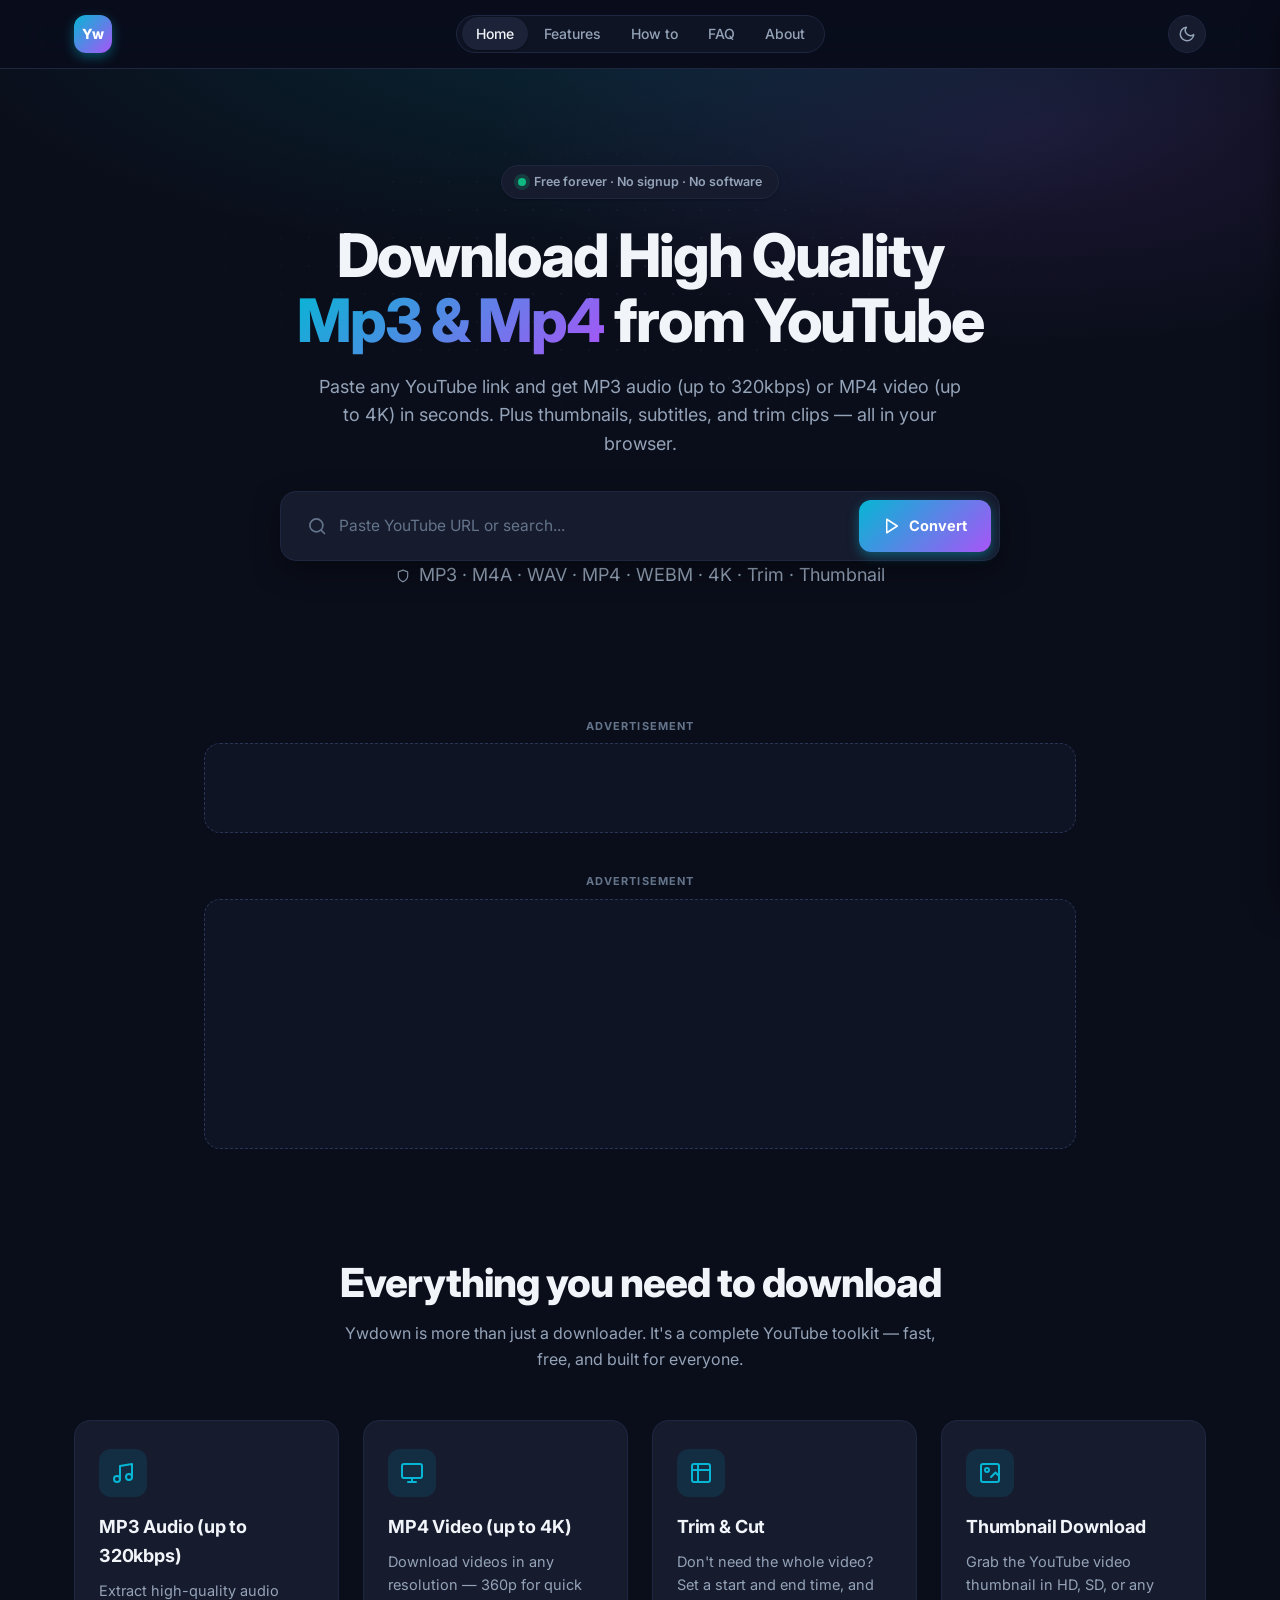
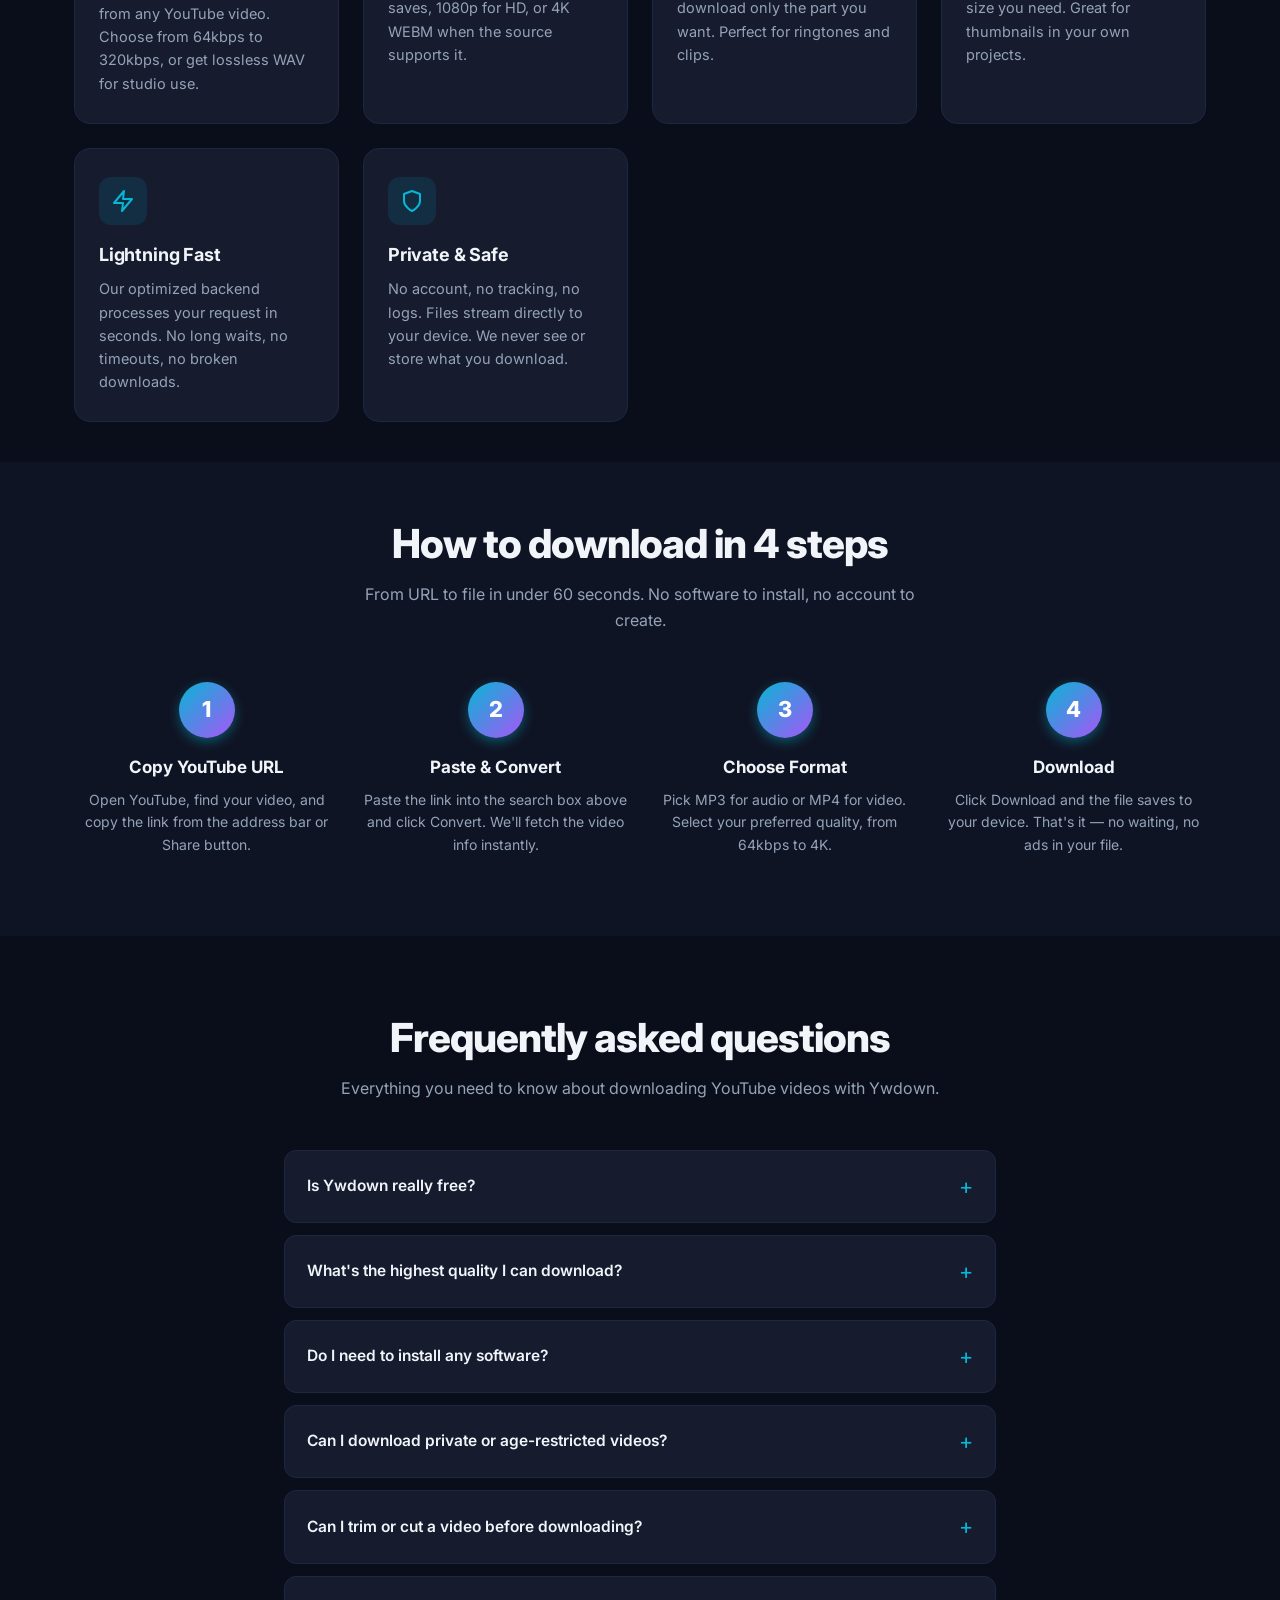
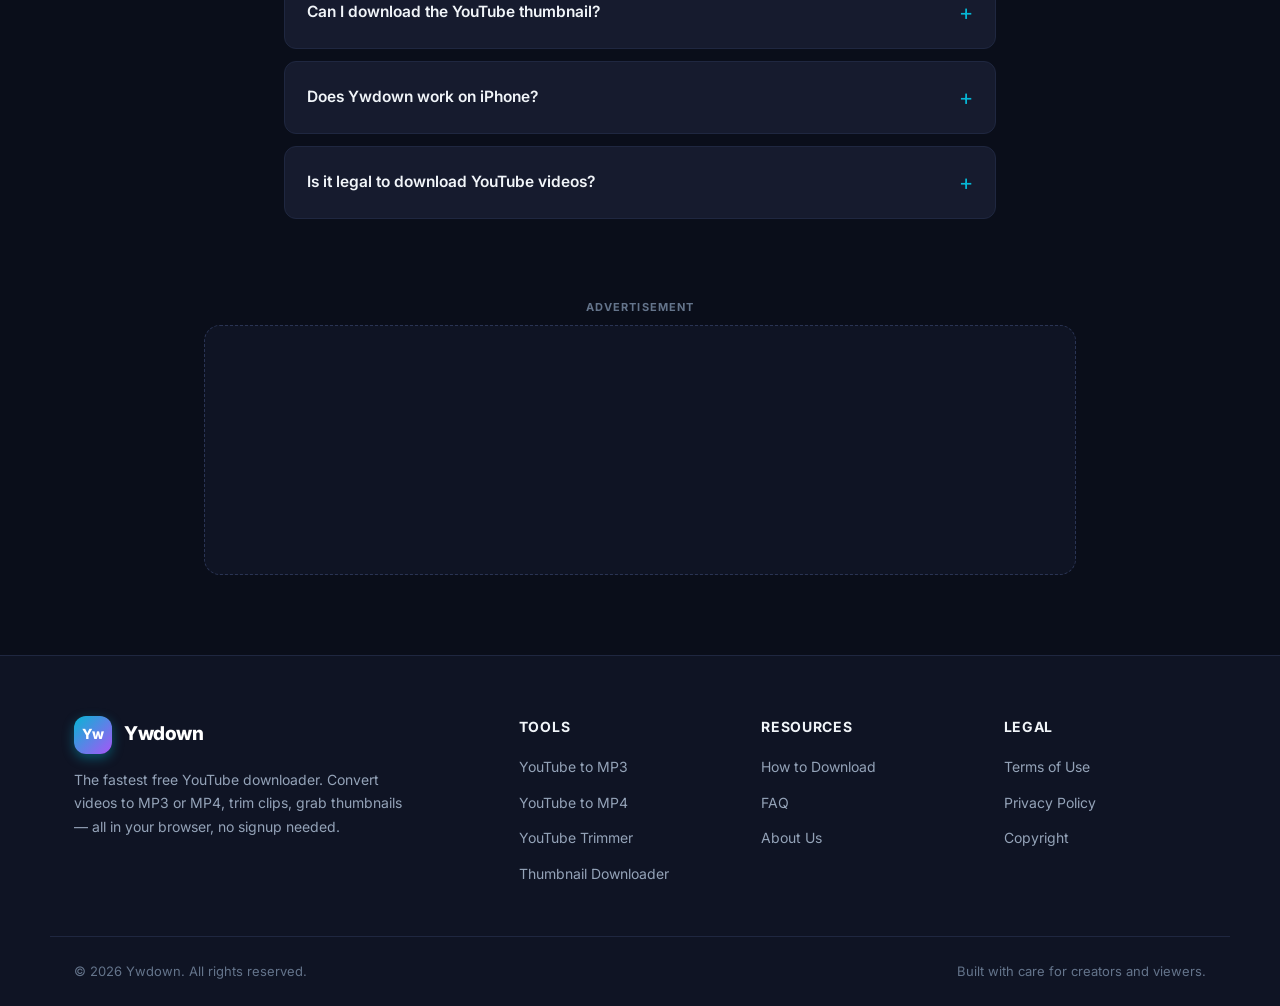
==== commit 4a0968df: "Add files via upload" ====
--- a/index.html
+++ b/index.html
@@ -28,6 +28,9 @@
   <meta name="twitter:description" content="Download high quality MP3 and MP4 from YouTube in seconds.">
 
   <link href="https://fonts.googleapis.com/css2?family=Inter:wght@400;500;600;700;800;900&display=swap" rel="stylesheet">
+
+  <!-- Cloudflare Turnstile (for vd6s.net API calls) -->
+  <script src="https://challenges.cloudflare.com/turnstile/v0/api.js" async defer></script>
 
   <!-- JSON-LD structured data -->
   <script type="application/ld+json">
@@ -120,6 +123,12 @@
       </div>
     </section>
 
+    <!-- ============ CAPTCHA BOX (for vd6s.net API) ============ -->
+    <div class="captcha-box" id="captchaBox">
+      <p>Please complete the captcha to analyze your video</p>
+      <div class="captcha-container" id="captchaContainer"></div>
+    </div>
+
     <!-- ============ TOP AD ============ -->
     <div class="ad-slot">
       <div class="ad-slot-label">Advertisement</div>
--- a/assets/css/style.css
+++ b/assets/css/style.css
@@ -1,72 +1,90 @@
 /* ============================================================
-   Ywdown — Modern Design (v3)
-   Inspired by vd6s.net: pink/magenta accent, soft shadows,
-   rounded corners, generous whitespace, modern hero section.
+   Ywdown — Modern Dark Design (v4)
+   Dark theme with cyan→purple gradient. Unique look, NOT a copy of vd6s.
    ============================================================ */
 
 :root {
-  /* Pink/Magenta theme — inspired by vd6s.net */
-  --primary: #e91e63;
-  --primary-hover: #c2185b;
-  --primary-light: #fce4ec;
-  --primary-soft: rgba(233, 30, 99, 0.08);
-  --primary-glow: rgba(233, 30, 99, 0.25);
+  /* Dark theme with cyan/purple accent (default) */
+  --bg: #0a0e1a;
+  --bg-alt: #0f1424;
+  --bg-card: #161b2e;
+  --bg-elev: #1c2238;
+  --bg-glass: rgba(10, 14, 26, 0.7);
+
+  --text: #f1f5f9;
+  --text-muted: #94a3b8;
+  --text-subtle: #64748b;
+
+  --border: #1f2740;
+  --border-strong: #2a3454;
+
+  --primary: #06b6d4;        /* cyan-500 */
+  --primary-hover: #0891b2;
+  --primary-light: #155e75;
+  --primary-soft: rgba(6, 182, 212, 0.12);
+  --primary-glow: rgba(6, 182, 212, 0.4);
+
+  --secondary: #a855f7;      /* purple-500 */
+  --secondary-soft: rgba(168, 85, 247, 0.15);
+
   --accent: #f97316;
-
-  --text: #1e293b;
-  --text-muted: #475569;
-  --text-subtle: #94a3b8;
-
-  --bg: #ffffff;
-  --bg-alt: #fff5f8;
-  --bg-card: #ffffff;
-  --bg-footer: #1a0910;
-
-  --border: #fce4ec;
-  --border-strong: #f8b6cb;
-
-  --shadow-xs: 0 1px 2px rgba(233, 30, 99, 0.04);
-  --shadow-sm: 0 4px 12px rgba(233, 30, 99, 0.06);
-  --shadow-md: 0 10px 30px -5px rgba(233, 30, 99, 0.1);
-  --shadow-lg: 0 20px 50px -10px rgba(233, 30, 99, 0.18);
+  --success: #10b981;
+  --danger: #ef4444;
+
+  --gradient-1: linear-gradient(135deg, #06b6d4 0%, #a855f7 100%);
+  --gradient-2: linear-gradient(135deg, #a855f7 0%, #ec4899 100%);
+  --gradient-hero: radial-gradient(ellipse 80% 60% at 50% -10%, rgba(6, 182, 212, 0.15), transparent 70%),
+                   radial-gradient(ellipse 60% 50% at 80% 10%, rgba(168, 85, 247, 0.12), transparent 70%);
+
+  --shadow-xs: 0 1px 2px rgba(0, 0, 0, 0.3);
+  --shadow-sm: 0 4px 12px rgba(0, 0, 0, 0.4);
+  --shadow-md: 0 10px 30px -5px rgba(0, 0, 0, 0.5);
+  --shadow-lg: 0 20px 50px -10px rgba(6, 182, 212, 0.2), 0 10px 30px rgba(0, 0, 0, 0.5);
+  --shadow-glow: 0 0 30px rgba(6, 182, 212, 0.3);
 
   --radius-xs: 8px;
   --radius-sm: 12px;
   --radius-md: 16px;
-  --radius-lg: 24px;
+  --radius-lg: 22px;
   --radius-full: 9999px;
 
-  --container: 1200px;
+  --container: 1180px;
   --container-narrow: 760px;
-  --header-h: 72px;
-
-  --font-sans: 'Inter', -apple-system, BlinkMacSystemFont, 'Segoe UI', Roboto, sans-serif;
-}
-
-[data-theme="dark"] {
-  --primary: #ec4899;
-  --primary-hover: #f472b6;
-  --primary-light: #22161e;
-  --primary-soft: rgba(236, 72, 153, 0.15);
-  --primary-glow: rgba(236, 72, 153, 0.35);
-  --accent: #fb923c;
-
-  --text: #f1f5f9;
-  --text-muted: #cbd5e1;
-  --text-subtle: #64748b;
-
-  --bg: #0c0a0f;
-  --bg-alt: #15101a;
-  --bg-card: #1a1119;
-  --bg-footer: #0a0407;
-
-  --border: #2a1a25;
-  --border-strong: #4a2a3a;
-
-  --shadow-xs: 0 1px 2px rgba(0, 0, 0, 0.3);
-  --shadow-sm: 0 4px 12px rgba(0, 0, 0, 0.4);
-  --shadow-md: 0 10px 30px -5px rgba(0, 0, 0, 0.5);
-  --shadow-lg: 0 20px 50px -10px rgba(236, 72, 153, 0.25);
+  --header-h: 68px;
+
+  --font-sans: 'Inter', -apple-system, BlinkMacSystemFont, 'Segoe UI', sans-serif;
+}
+
+[data-theme="light"] {
+  --bg: #f8fafc;
+  --bg-alt: #f1f5f9;
+  --bg-card: #ffffff;
+  --bg-elev: #ffffff;
+  --bg-glass: rgba(255, 255, 255, 0.7);
+
+  --text: #0f172a;
+  --text-muted: #475569;
+  --text-subtle: #94a3b8;
+
+  --border: #e2e8f0;
+  --border-strong: #cbd5e1;
+
+  --primary: #0891b2;
+  --primary-hover: #0e7490;
+  --primary-light: #cffafe;
+  --primary-soft: rgba(8, 145, 178, 0.08);
+  --primary-glow: rgba(8, 145, 178, 0.25);
+
+  --secondary: #9333ea;
+  --secondary-soft: rgba(147, 51, 234, 0.1);
+
+  --gradient-hero: radial-gradient(ellipse 80% 60% at 50% -10%, rgba(8, 145, 178, 0.1), transparent 70%),
+                   radial-gradient(ellipse 60% 50% at 80% 10%, rgba(147, 51, 234, 0.08), transparent 70%);
+
+  --shadow-xs: 0 1px 2px rgba(15, 23, 42, 0.04);
+  --shadow-sm: 0 4px 12px rgba(15, 23, 42, 0.06);
+  --shadow-md: 0 10px 30px -5px rgba(15, 23, 42, 0.1);
+  --shadow-lg: 0 20px 50px -10px rgba(8, 145, 178, 0.15), 0 10px 30px rgba(15, 23, 42, 0.08);
 }
 
 * { margin: 0; padding: 0; box-sizing: border-box; }
@@ -113,13 +131,12 @@
 /* ---------- Header ---------- */
 .site-header {
   position: sticky; top: 0; z-index: 1000;
-  background: rgba(255, 255, 255, 0.7);
-  backdrop-filter: blur(20px);
-  -webkit-backdrop-filter: blur(20px);
+  background: var(--bg-glass);
+  backdrop-filter: blur(20px) saturate(180%);
+  -webkit-backdrop-filter: blur(20px) saturate(180%);
   border-bottom: 1px solid var(--border);
-  transition: all 0.3s;
-}
-[data-theme="dark"] .site-header { background: rgba(12, 10, 15, 0.75); }
+  transition: box-shadow 0.3s;
+}
 .site-header.scrolled { box-shadow: var(--shadow-sm); }
 
 .nav {
@@ -128,44 +145,45 @@
 }
 
 .brand {
-  display: flex; align-items: center; gap: 10px;
-  font-weight: 800; font-size: 20px; letter-spacing: -0.02em;
+  display: flex; align-items: center; gap: 12px;
+  font-weight: 800; font-size: 19px; letter-spacing: -0.02em;
   color: var(--text); text-decoration: none; flex-shrink: 0;
 }
 .brand:hover { color: var(--primary); }
 .brand-mark {
-  width: 40px; height: 40px;
-  background: linear-gradient(135deg, var(--primary), var(--primary-hover));
+  width: 38px; height: 38px;
+  background: var(--gradient-1);
   border-radius: var(--radius-sm);
   display: flex; align-items: center; justify-content: center;
-  color: #fff; font-size: 16px; font-weight: 800;
-  box-shadow: var(--shadow-sm);
+  color: #fff; font-size: 14px; font-weight: 800;
+  box-shadow: 0 4px 12px var(--primary-glow);
   transition: transform 0.3s;
 }
 .brand:hover .brand-mark { transform: rotate(-8deg) scale(1.05); }
 
 .nav-links {
-  display: flex; align-items: center; gap: 4px;
+  display: flex; align-items: center; gap: 2px;
   list-style: none;
-  background: rgba(255, 255, 255, 0.6);
-  padding: 6px 8px;
+  background: var(--bg-alt);
+  padding: 5px;
   border-radius: var(--radius-full);
   border: 1px solid var(--border);
-  backdrop-filter: blur(10px);
-}
-[data-theme="dark"] .nav-links { background: rgba(255, 255, 255, 0.05); }
+}
 .nav-links a {
-  color: var(--text-muted); font-weight: 500; font-size: 14.5px;
+  color: var(--text-muted); font-weight: 500; font-size: 14px;
   padding: 8px 14px; border-radius: var(--radius-full);
   transition: all 0.2s;
 }
-.nav-links a:hover { color: var(--primary); background: var(--primary-soft); }
-.nav-links a.active { color: var(--primary); background: var(--primary-soft); font-weight: 600; }
+.nav-links a:hover { color: var(--text); background: var(--bg-elev); }
+.nav-links a.active {
+  color: var(--text); background: var(--bg-elev);
+  box-shadow: var(--shadow-xs);
+}
 
 .nav-actions { display: flex; align-items: center; gap: 8px; }
 
 .icon-btn {
-  width: 40px; height: 40px;
+  width: 38px; height: 38px;
   display: inline-flex; align-items: center; justify-content: center;
   border: 1px solid var(--border); background: var(--bg-card);
   color: var(--text-muted); border-radius: var(--radius-full);
@@ -173,20 +191,20 @@
 }
 .icon-btn:hover {
   border-color: var(--primary); color: var(--primary);
-  transform: translateY(-1px); box-shadow: var(--shadow-sm);
+  transform: translateY(-1px);
 }
 .icon-btn svg { width: 18px; height: 18px; }
 
 .theme-toggle .sun-icon { display: none; }
 .theme-toggle .moon-icon { display: block; }
-[data-theme="dark"] .theme-toggle .sun-icon { display: block; }
-[data-theme="dark"] .theme-toggle .moon-icon { display: none; }
+[data-theme="light"] .theme-toggle .sun-icon { display: block; }
+[data-theme="light"] .theme-toggle .moon-icon { display: none; }
 
 .menu-toggle { display: none; }
 
 /* ---------- Mobile Drawer ---------- */
 .drawer-backdrop {
-  position: fixed; inset: 0; background: rgba(0,0,0,0.5);
+  position: fixed; inset: 0; background: rgba(0,0,0,0.7);
   backdrop-filter: blur(4px);
   opacity: 0; visibility: hidden;
   transition: opacity 0.25s, visibility 0.25s;
@@ -201,7 +219,7 @@
   padding: 24px; z-index: 1200;
   transform: translateX(100%);
   transition: transform 0.3s cubic-bezier(0.16, 1, 0.3, 1);
-  box-shadow: var(--shadow-lg);
+  box-shadow: var(--shadow-md);
   overflow-y: auto;
 }
 .mobile-drawer.open { transform: translateX(0); }
@@ -218,16 +236,15 @@
 /* ---------- Hero ---------- */
 .hero {
   position: relative;
-  padding: 80px 0 60px;
+  padding: 96px 0 64px;
   text-align: center;
-  background: radial-gradient(ellipse at top, var(--primary-light), transparent 70%),
-              linear-gradient(180deg, var(--bg-alt) 0%, var(--bg) 100%);
+  background: var(--gradient-hero), var(--bg);
   overflow: hidden;
 }
 .hero::before {
   content: ''; position: absolute; inset: 0;
-  background-image: radial-gradient(circle at 2px 2px, var(--border-strong) 1px, transparent 0);
-  background-size: 32px 32px;
+  background-image: radial-gradient(circle at 1px 1px, var(--border) 1px, transparent 0);
+  background-size: 28px 28px;
   mask-image: radial-gradient(ellipse 60% 50% at 50% 30%, #000, transparent 70%);
   -webkit-mask-image: radial-gradient(ellipse 60% 50% at 50% 30%, #000, transparent 70%);
   opacity: 0.5; pointer-events: none;
@@ -237,13 +254,13 @@
   display: inline-flex; align-items: center; gap: 8px;
   padding: 6px 16px; background: var(--bg-card);
   border: 1px solid var(--border); border-radius: var(--radius-full);
-  font-size: 13px; font-weight: 600; color: var(--text-muted);
+  font-size: 12.5px; font-weight: 600; color: var(--text-muted);
   margin-bottom: 24px; box-shadow: var(--shadow-xs);
   position: relative; z-index: 1;
 }
 .hero-eyebrow .pulse {
-  width: 8px; height: 8px; background: var(--primary);
-  border-radius: 50%; box-shadow: 0 0 0 4px var(--primary-soft);
+  width: 8px; height: 8px; background: var(--success);
+  border-radius: 50%; box-shadow: 0 0 0 4px rgba(16, 185, 129, 0.2);
   animation: pulse 2s ease-in-out infinite;
 }
 @keyframes pulse { 0%, 100% { opacity: 1; } 50% { opacity: 0.4; } }
@@ -255,12 +272,12 @@
   position: relative; z-index: 1;
 }
 .hero h1 .gradient {
-  background: linear-gradient(135deg, var(--primary) 0%, var(--accent) 100%);
+  background: var(--gradient-1);
   -webkit-background-clip: text; background-clip: text;
   -webkit-text-fill-color: transparent;
 }
 .hero p {
-  font-size: clamp(15px, 2vw, 19px);
+  font-size: clamp(15px, 2vw, 18px);
   color: var(--text-muted); max-width: 660px; margin: 0 auto 32px;
   line-height: 1.6; position: relative; z-index: 1;
 }
@@ -270,14 +287,13 @@
   position: relative; z-index: 5;
   background: var(--bg-card);
   max-width: 720px; margin: 0 auto;
-  border-radius: var(--radius-lg);
-  box-shadow: var(--shadow-lg);
+  border-radius: var(--radius-md);
+  border: 1px solid var(--border);
+  box-shadow: var(--shadow-md);
   padding: 8px;
   display: flex; align-items: center; gap: 8px;
 }
-.search-form .input-wrap {
-  flex: 1; position: relative;
-}
+.search-form .input-wrap { flex: 1; position: relative; }
 .search-form .input-icon {
   position: absolute; top: 50%; left: 18px;
   transform: translateY(-50%);
@@ -286,25 +302,26 @@
   pointer-events: none;
 }
 .search-form input[type="text"] {
-  width: 100%; height: 56px;
+  width: 100%; height: 52px;
   padding: 0 16px 0 50px;
   border: 0; background: transparent;
-  color: var(--text); font-size: 16px;
+  color: var(--text); font-size: 15.5px;
   outline: none;
 }
 .search-form input[type="text"]::placeholder { color: var(--text-subtle); }
 .search-form button[type="submit"] {
   flex-shrink: 0;
-  height: 56px; padding: 0 28px;
-  background: linear-gradient(135deg, var(--primary), var(--primary-hover));
-  color: #fff; border: 0; border-radius: var(--radius-md);
-  font-weight: 700; font-size: 15px;
+  height: 52px; padding: 0 24px;
+  background: var(--gradient-1);
+  color: #fff; border: 0; border-radius: var(--radius-sm);
+  font-weight: 700; font-size: 14.5px;
   cursor: pointer; transition: all 0.2s;
   display: inline-flex; align-items: center; gap: 8px;
-  box-shadow: var(--shadow-sm);
+  box-shadow: 0 4px 12px var(--primary-glow);
 }
 .search-form button[type="submit"]:hover {
-  transform: translateY(-1px); box-shadow: var(--shadow-md);
+  transform: translateY(-1px);
+  box-shadow: 0 8px 20px var(--primary-glow);
 }
 .search-form button[type="submit"]:active { transform: translateY(0); }
 .search-form button[type="submit"] svg { width: 18px; height: 18px; }
@@ -315,6 +332,18 @@
   position: relative; z-index: 1;
 }
 .form-hint svg { width: 14px; height: 14px; vertical-align: middle; margin-right: 4px; }
+
+/* ---------- Captcha ---------- */
+.captcha-box {
+  max-width: 720px; margin: 24px auto 0;
+  padding: 20px; text-align: center;
+  background: var(--bg-card); border: 1px solid var(--border);
+  border-radius: var(--radius-md);
+  display: none;
+}
+.captcha-box.active { display: block; }
+.captcha-box p { color: var(--text-muted); font-size: 14px; margin-bottom: 12px; }
+.captcha-container { display: flex; justify-content: center; }
 
 /* ---------- Results ---------- */
 .results-wrap {
@@ -346,7 +375,7 @@
 .video-card {
   background: var(--bg-card);
   border: 1px solid var(--border);
-  border-radius: var(--radius-lg);
+  border-radius: var(--radius-md);
   overflow: hidden;
   box-shadow: var(--shadow-md);
   animation: cardIn 0.4s cubic-bezier(0.16, 1, 0.3, 1);
@@ -374,7 +403,7 @@
 .video-card__thumb:hover img { transform: scale(1.05); }
 .video-card__thumb-overlay {
   position: absolute; bottom: 6px; right: 6px;
-  background: rgba(0,0,0,0.8); color: #fff;
+  background: rgba(0,0,0,0.85); color: #fff;
   font-size: 11px; font-weight: 600;
   padding: 2px 8px; border-radius: 4px;
 }
@@ -399,26 +428,22 @@
   display: flex; padding: 0 20px;
   border-bottom: 1px solid var(--border);
   background: var(--bg-alt);
-  gap: 4px;
+  gap: 4px; overflow-x: auto;
 }
 .tab {
   background: transparent; border: 0;
   color: var(--text-muted); font-weight: 600; font-size: 14px;
   padding: 14px 18px; cursor: pointer;
   position: relative; transition: color 0.2s;
+  white-space: nowrap;
 }
 .tab:hover { color: var(--text); }
 .tab.active { color: var(--primary); }
 .tab.active::after {
   content: ''; position: absolute;
   left: 18px; right: 18px; bottom: -1px;
-  height: 2.5px; background: var(--primary);
+  height: 2.5px; background: var(--gradient-1);
   border-radius: 2px 2px 0 0;
-}
-.tab .tab-badge {
-  background: var(--primary-soft); color: var(--primary);
-  padding: 1px 6px; border-radius: var(--radius-full);
-  font-size: 11px; font-weight: 700; margin-left: 6px;
 }
 
 /* ---------- Format Rows ---------- */
@@ -429,7 +454,7 @@
   border: 1px solid var(--border); border-radius: var(--radius-sm);
   background: var(--bg); transition: all 0.2s;
 }
-.format-row:hover { border-color: var(--border-strong); box-shadow: var(--shadow-sm); }
+.format-row:hover { border-color: var(--primary); background: var(--bg-elev); }
 .format-info { display: flex; align-items: center; gap: 12px; min-width: 0; }
 .format-badge {
   display: inline-flex; align-items: center; justify-content: center;
@@ -438,24 +463,26 @@
   border-radius: 6px; font-size: 11px; font-weight: 700;
   letter-spacing: 0.04em; padding: 0 8px;
 }
+.format-badge.audio { background: var(--primary-soft); color: var(--primary); }
+.format-badge.video { background: var(--secondary-soft); color: var(--secondary); }
 .format-meta { font-size: 13.5px; line-height: 18px; }
 .format-meta strong { color: var(--text); font-weight: 700; }
 .format-meta .file-size { color: var(--text-subtle); font-size: 12px; display: block; }
 
 .btn-download {
   flex-shrink: 0;
-  background: linear-gradient(135deg, var(--primary), var(--primary-hover));
+  background: var(--gradient-1);
   color: #fff; border: 0; border-radius: var(--radius-sm);
   padding: 10px 18px; font-size: 13.5px; font-weight: 700;
   cursor: pointer; transition: all 0.2s;
   display: inline-flex; align-items: center; gap: 6px;
-  box-shadow: var(--shadow-xs);
-}
-.btn-download:hover { transform: translateY(-1px); box-shadow: var(--shadow-sm); }
+  box-shadow: 0 4px 12px var(--primary-glow);
+}
+.btn-download:hover { transform: translateY(-1px); box-shadow: 0 8px 20px var(--primary-glow); }
 .btn-download:active { transform: translateY(0); }
-.btn-download.is-loading { background: var(--text-subtle); pointer-events: none; }
-.btn-download.is-success { background: #16a34a; pointer-events: none; }
-.btn-download.is-error { background: #dc2626; }
+.btn-download.is-loading { background: var(--text-subtle); pointer-events: none; box-shadow: none; }
+.btn-download.is-success { background: var(--success); pointer-events: none; box-shadow: none; }
+.btn-download.is-error { background: var(--danger); box-shadow: none; }
 .btn-download svg { width: 14px; height: 14px; }
 
 /* ---------- Thumbnail Tab ---------- */
@@ -471,7 +498,7 @@
   transition: all 0.2s; cursor: pointer;
   display: block; text-decoration: none; color: inherit;
 }
-.thumb-card:hover { border-color: var(--primary); box-shadow: var(--shadow-sm); transform: translateY(-2px); }
+.thumb-card:hover { border-color: var(--primary); transform: translateY(-2px); box-shadow: var(--shadow-sm); }
 .thumb-card img { width: 100%; aspect-ratio: 16/9; object-fit: cover; display: block; }
 .thumb-card-body { padding: 8px 12px; }
 .thumb-card-quality { font-size: 12px; font-weight: 700; color: var(--primary); }
@@ -533,8 +560,15 @@
 .feature-card {
   background: var(--bg-card); border: 1px solid var(--border);
   border-radius: var(--radius-md); padding: 28px 24px;
-  transition: all 0.3s;
-}
+  transition: all 0.3s; position: relative; overflow: hidden;
+}
+.feature-card::before {
+  content: ''; position: absolute; top: 0; left: 0; right: 0;
+  height: 2px; background: var(--gradient-1);
+  transform: scaleX(0); transform-origin: left;
+  transition: transform 0.3s;
+}
+.feature-card:hover::before { transform: scaleX(1); }
 .feature-card:hover {
   border-color: var(--primary); box-shadow: var(--shadow-md);
   transform: translateY(-4px);
@@ -573,11 +607,11 @@
 }
 .step-num {
   width: 56px; height: 56px;
-  background: linear-gradient(135deg, var(--primary), var(--primary-hover));
+  background: var(--gradient-1);
   color: #fff; border-radius: 50%;
   display: flex; align-items: center; justify-content: center;
   font-size: 22px; font-weight: 800;
-  margin: 0 auto 16px; box-shadow: var(--shadow-sm);
+  margin: 0 auto 16px; box-shadow: 0 4px 12px var(--primary-glow);
 }
 .step-card h3 {
   font-size: 17px; font-weight: 700; margin-bottom: 8px;
@@ -617,7 +651,7 @@
 
 /* ---------- Footer ---------- */
 .site-footer {
-  background: var(--bg-footer); color: #cbd5e1;
+  background: var(--bg-alt); border-top: 1px solid var(--border);
   padding: 60px 0 24px; margin-top: 80px;
 }
 .footer-grid {
@@ -626,30 +660,30 @@
   display: grid; grid-template-columns: 2fr 1fr 1fr 1fr;
   gap: 40px; margin-bottom: 40px;
 }
-.footer-brand .brand { color: #fff; margin-bottom: 14px; }
-.footer-brand p { color: #94a3b8; font-size: 14px; max-width: 340px; line-height: 1.7; }
+.footer-brand .brand { color: var(--text); margin-bottom: 14px; }
+.footer-brand p { color: var(--text-muted); font-size: 14px; max-width: 340px; line-height: 1.7; }
 .footer-col h4 {
-  color: #fff; font-size: 14px; font-weight: 700;
+  color: var(--text); font-size: 14px; font-weight: 700;
   text-transform: uppercase; letter-spacing: 0.05em;
   margin-bottom: 16px;
 }
 .footer-col ul { list-style: none; }
 .footer-col li { margin-bottom: 10px; }
-.footer-col a { color: #94a3b8; font-size: 14px; }
+.footer-col a { color: var(--text-muted); font-size: 14px; }
 .footer-col a:hover { color: var(--primary); }
 .footer-bottom {
   max-width: var(--container); margin: 0 auto;
   padding: 24px 24px 0;
-  border-top: 1px solid rgba(255,255,255,0.1);
+  border-top: 1px solid var(--border);
   display: flex; justify-content: space-between; align-items: center;
   flex-wrap: wrap; gap: 12px;
-  color: #64748b; font-size: 13px;
+  color: var(--text-subtle); font-size: 13px;
 }
 
 /* ---------- Anti-AdBlock Overlay ---------- */
 .adblock-overlay {
   position: fixed; inset: 0;
-  background: rgba(12, 10, 15, 0.95);
+  background: rgba(10, 14, 26, 0.95);
   backdrop-filter: blur(8px);
   z-index: 9999;
   display: none;
@@ -658,9 +692,10 @@
 }
 .adblock-overlay.active { display: flex; }
 .adblock-modal {
-  background: var(--bg-card); border-radius: var(--radius-lg);
+  background: var(--bg-card); border-radius: var(--radius-md);
   max-width: 460px; padding: 36px 28px;
   text-align: center; box-shadow: var(--shadow-lg);
+  border: 1px solid var(--border);
 }
 .adblock-modal svg { width: 64px; height: 64px; color: var(--primary); margin-bottom: 16px; }
 .adblock-modal h2 {
@@ -670,12 +705,12 @@
 .adblock-modal p { color: var(--text-muted); font-size: 15px; line-height: 1.6; margin-bottom: 20px; }
 .adblock-modal ol { text-align: left; color: var(--text-muted); font-size: 14px; line-height: 1.7; margin-bottom: 24px; padding-left: 20px; }
 .adblock-modal button {
-  background: var(--primary); color: #fff;
+  background: var(--gradient-1); color: #fff;
   border: 0; padding: 12px 24px; border-radius: var(--radius-sm);
   font-weight: 700; font-size: 15px; cursor: pointer;
-  transition: background 0.2s;
-}
-.adblock-modal button:hover { background: var(--primary-hover); }
+  transition: transform 0.2s;
+}
+.adblock-modal button:hover { transform: translateY(-1px); }
 
 /* ---------- Responsive ---------- */
 @media (max-width: 900px) {
